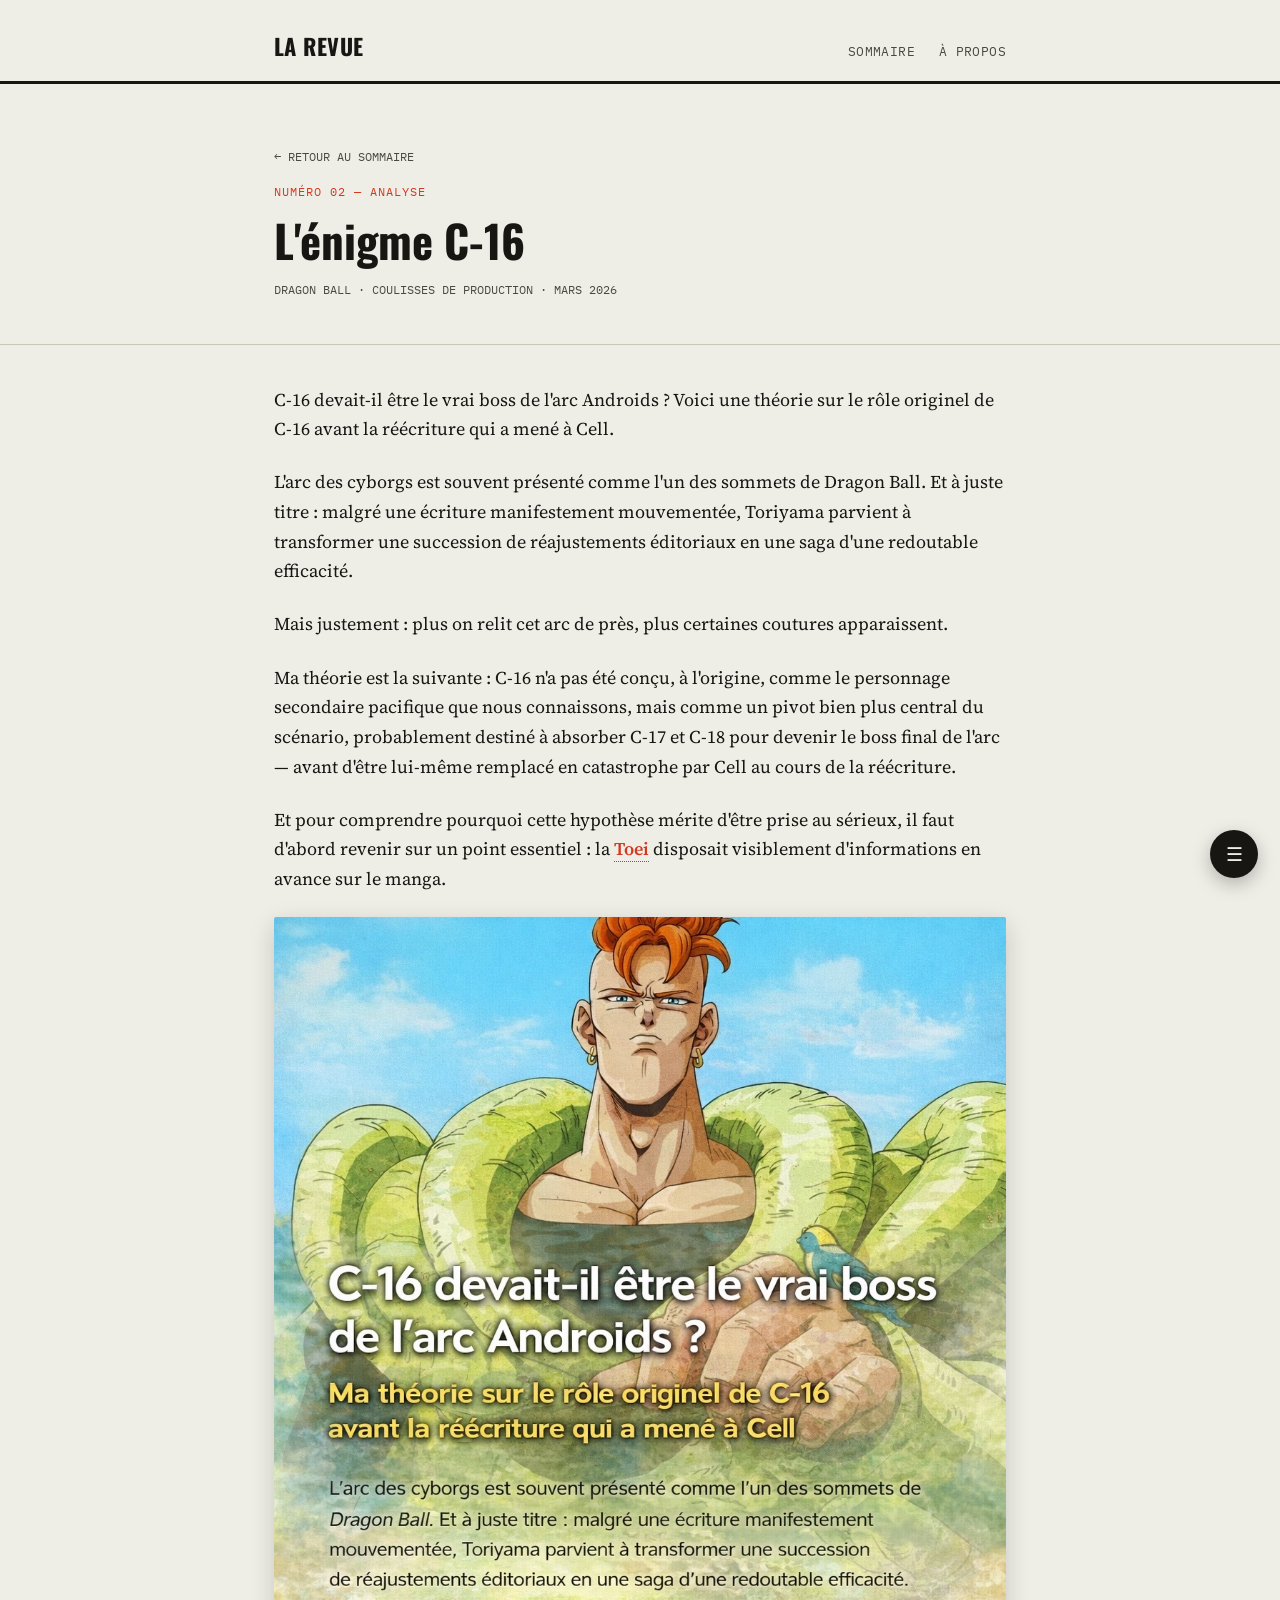
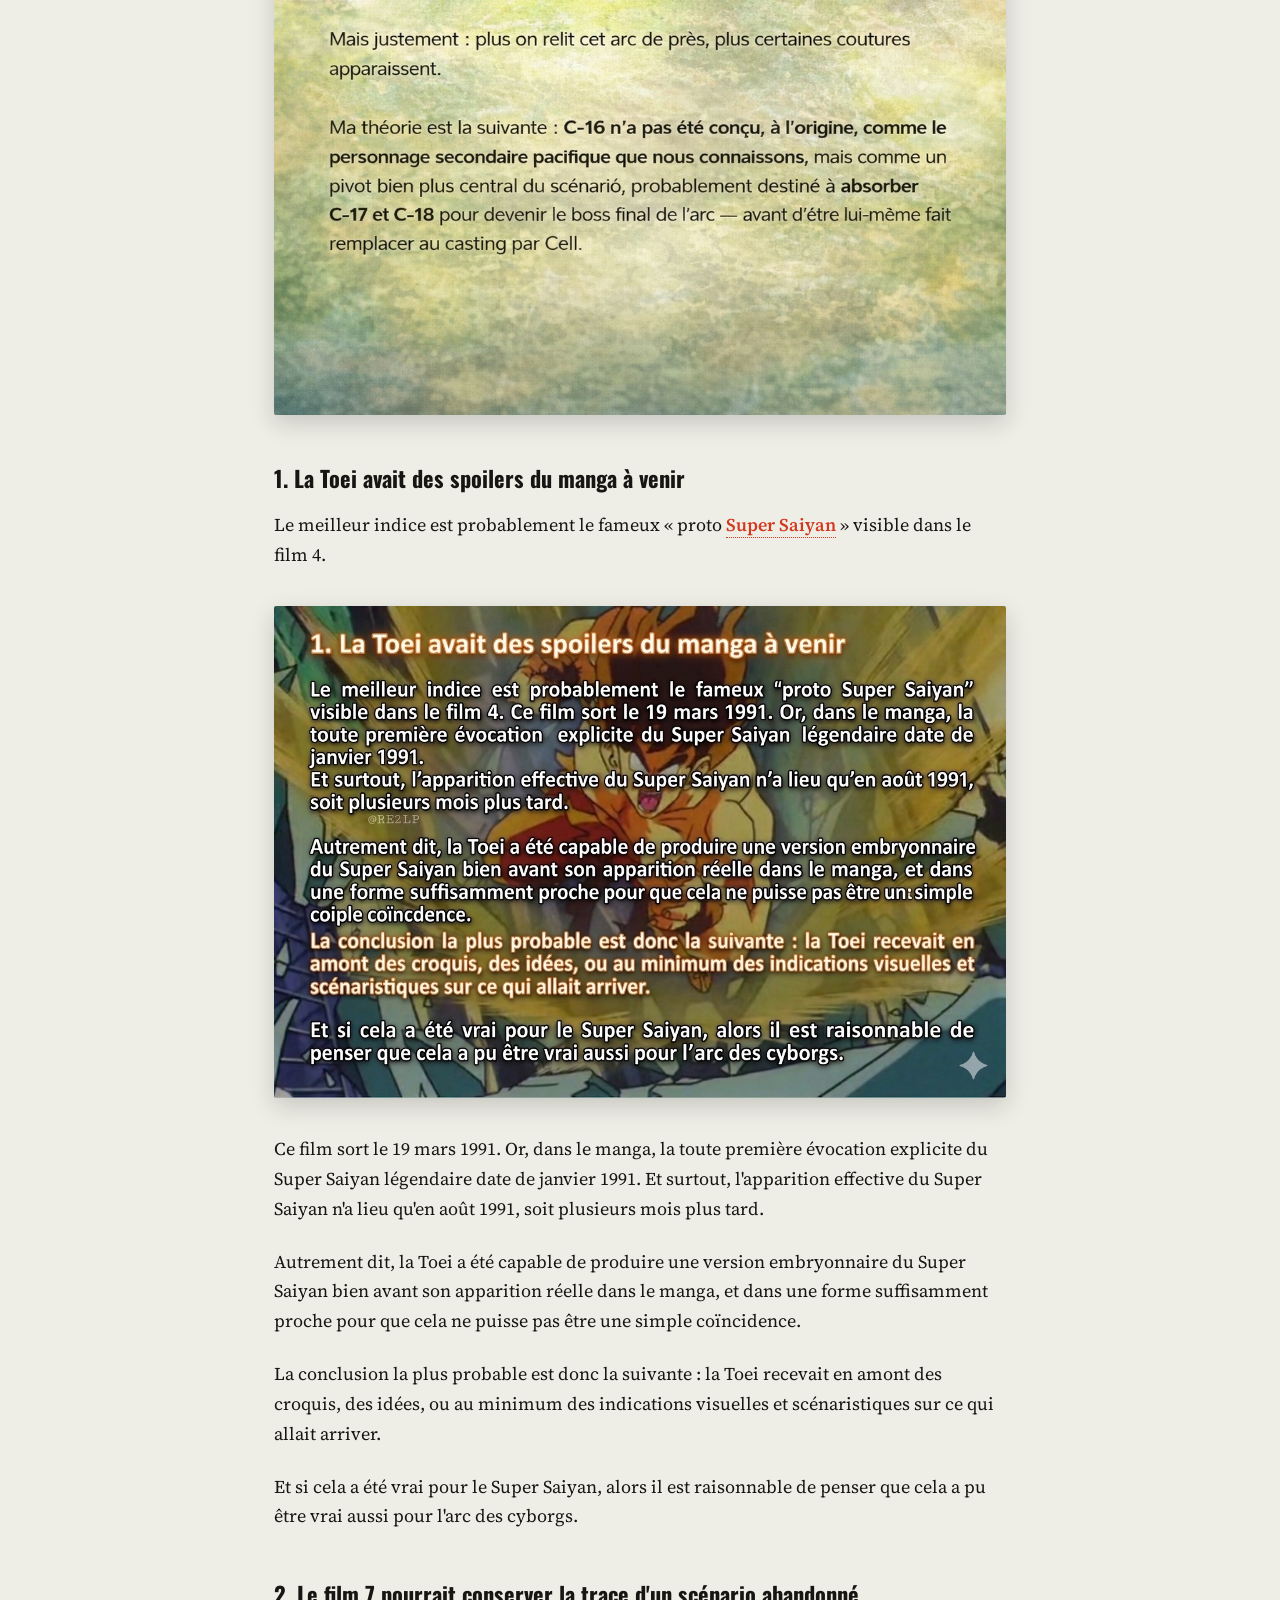
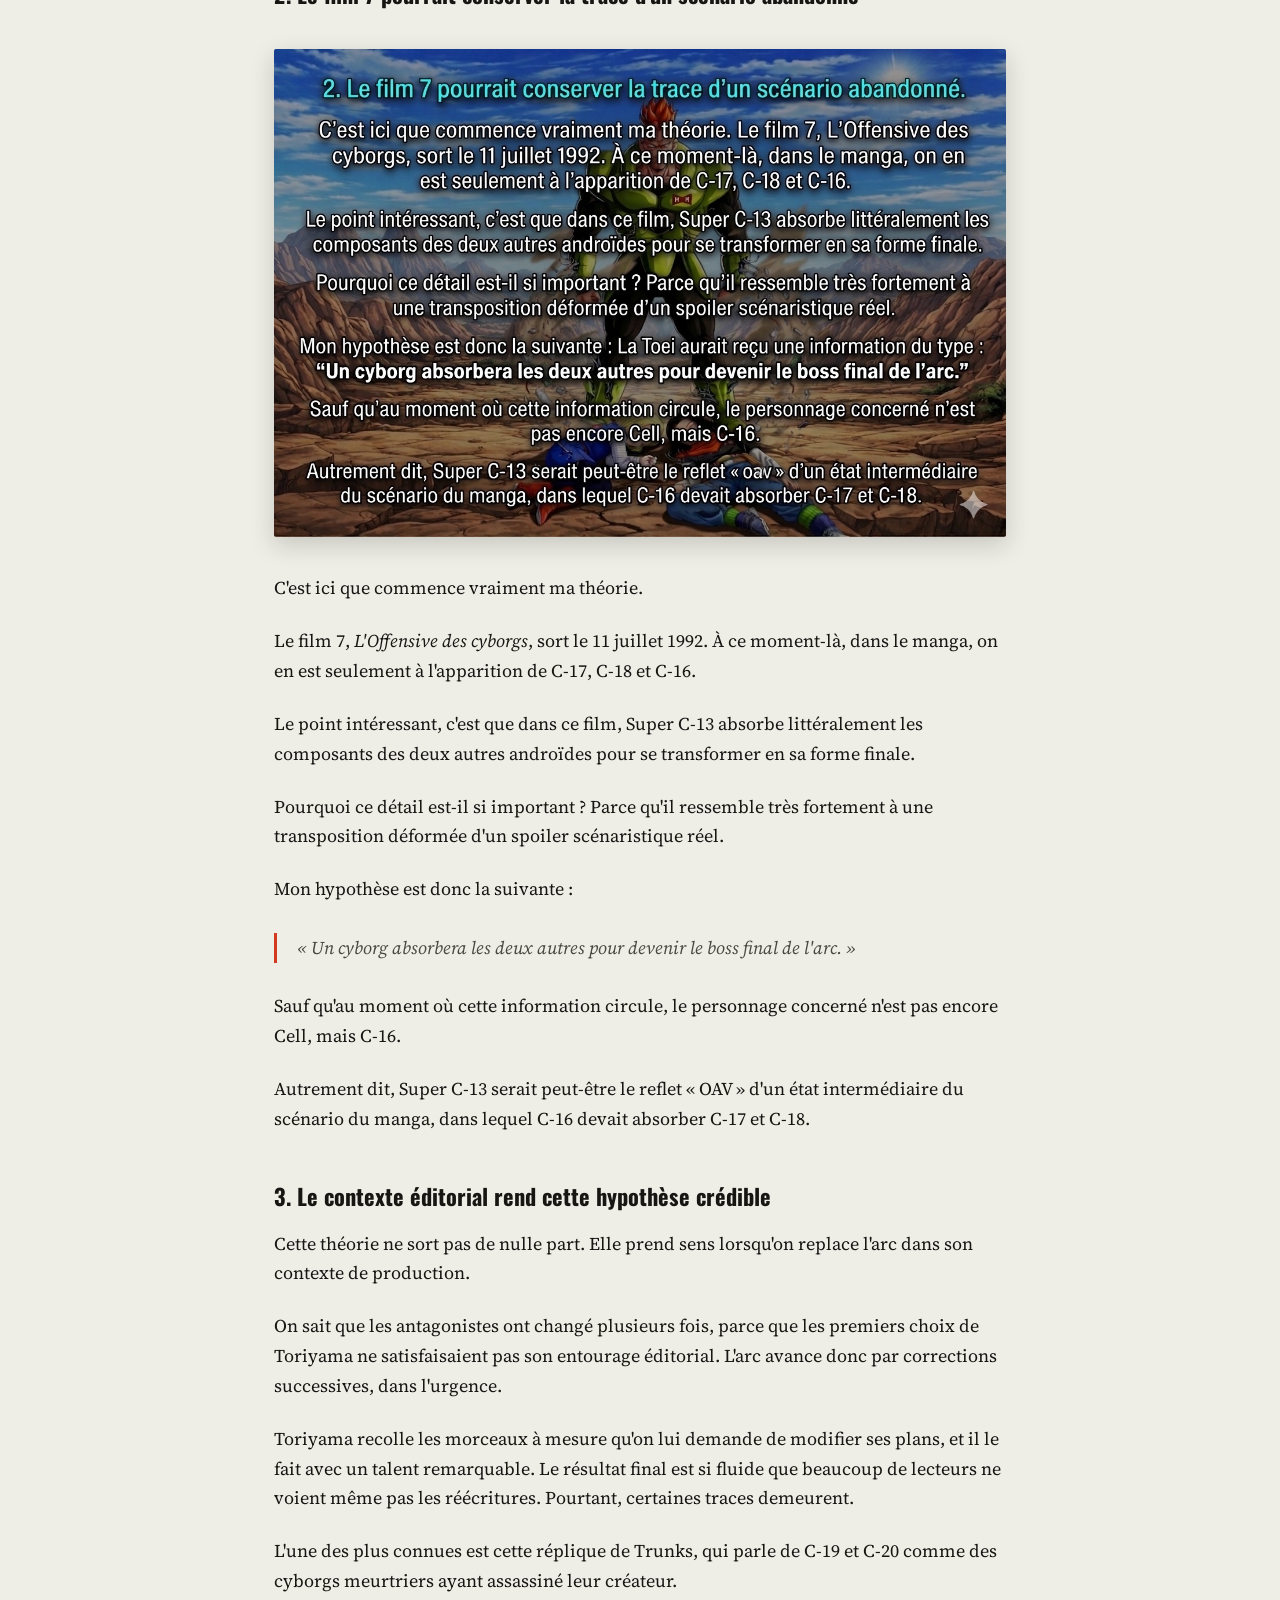
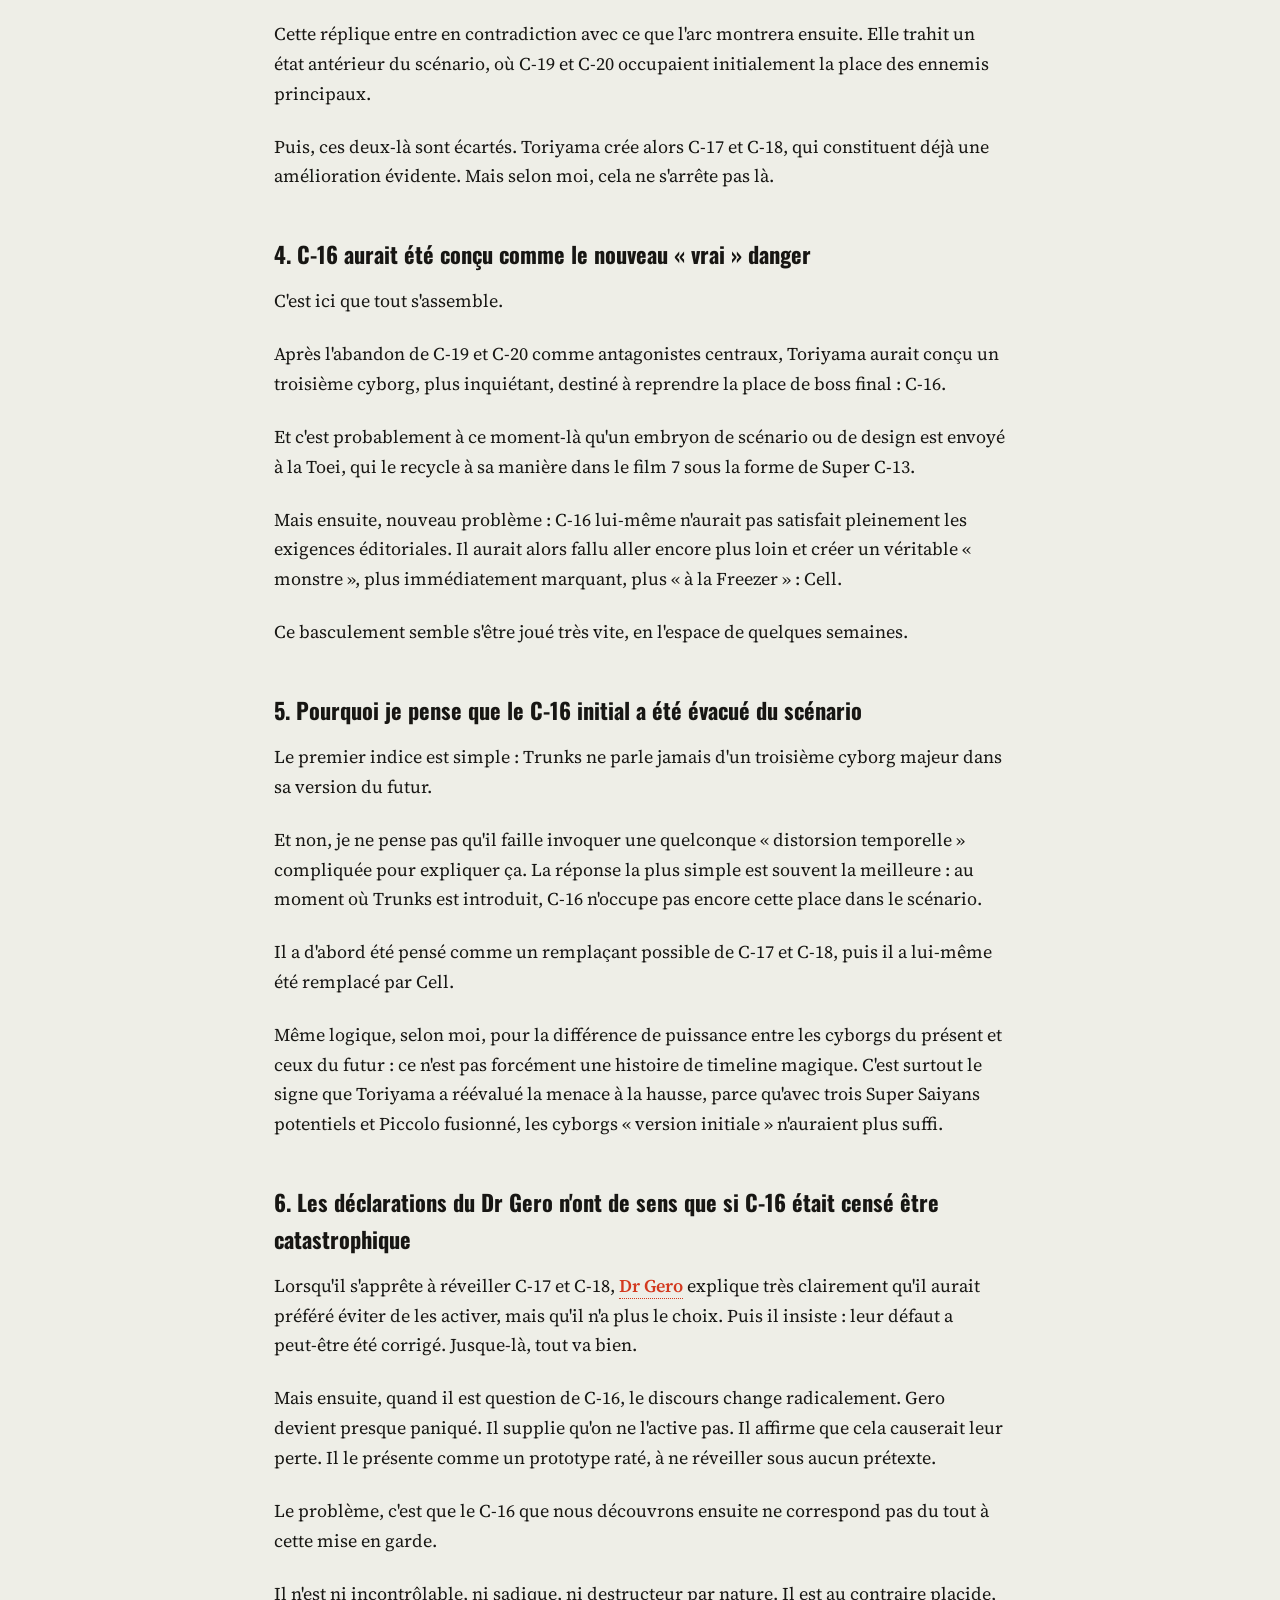
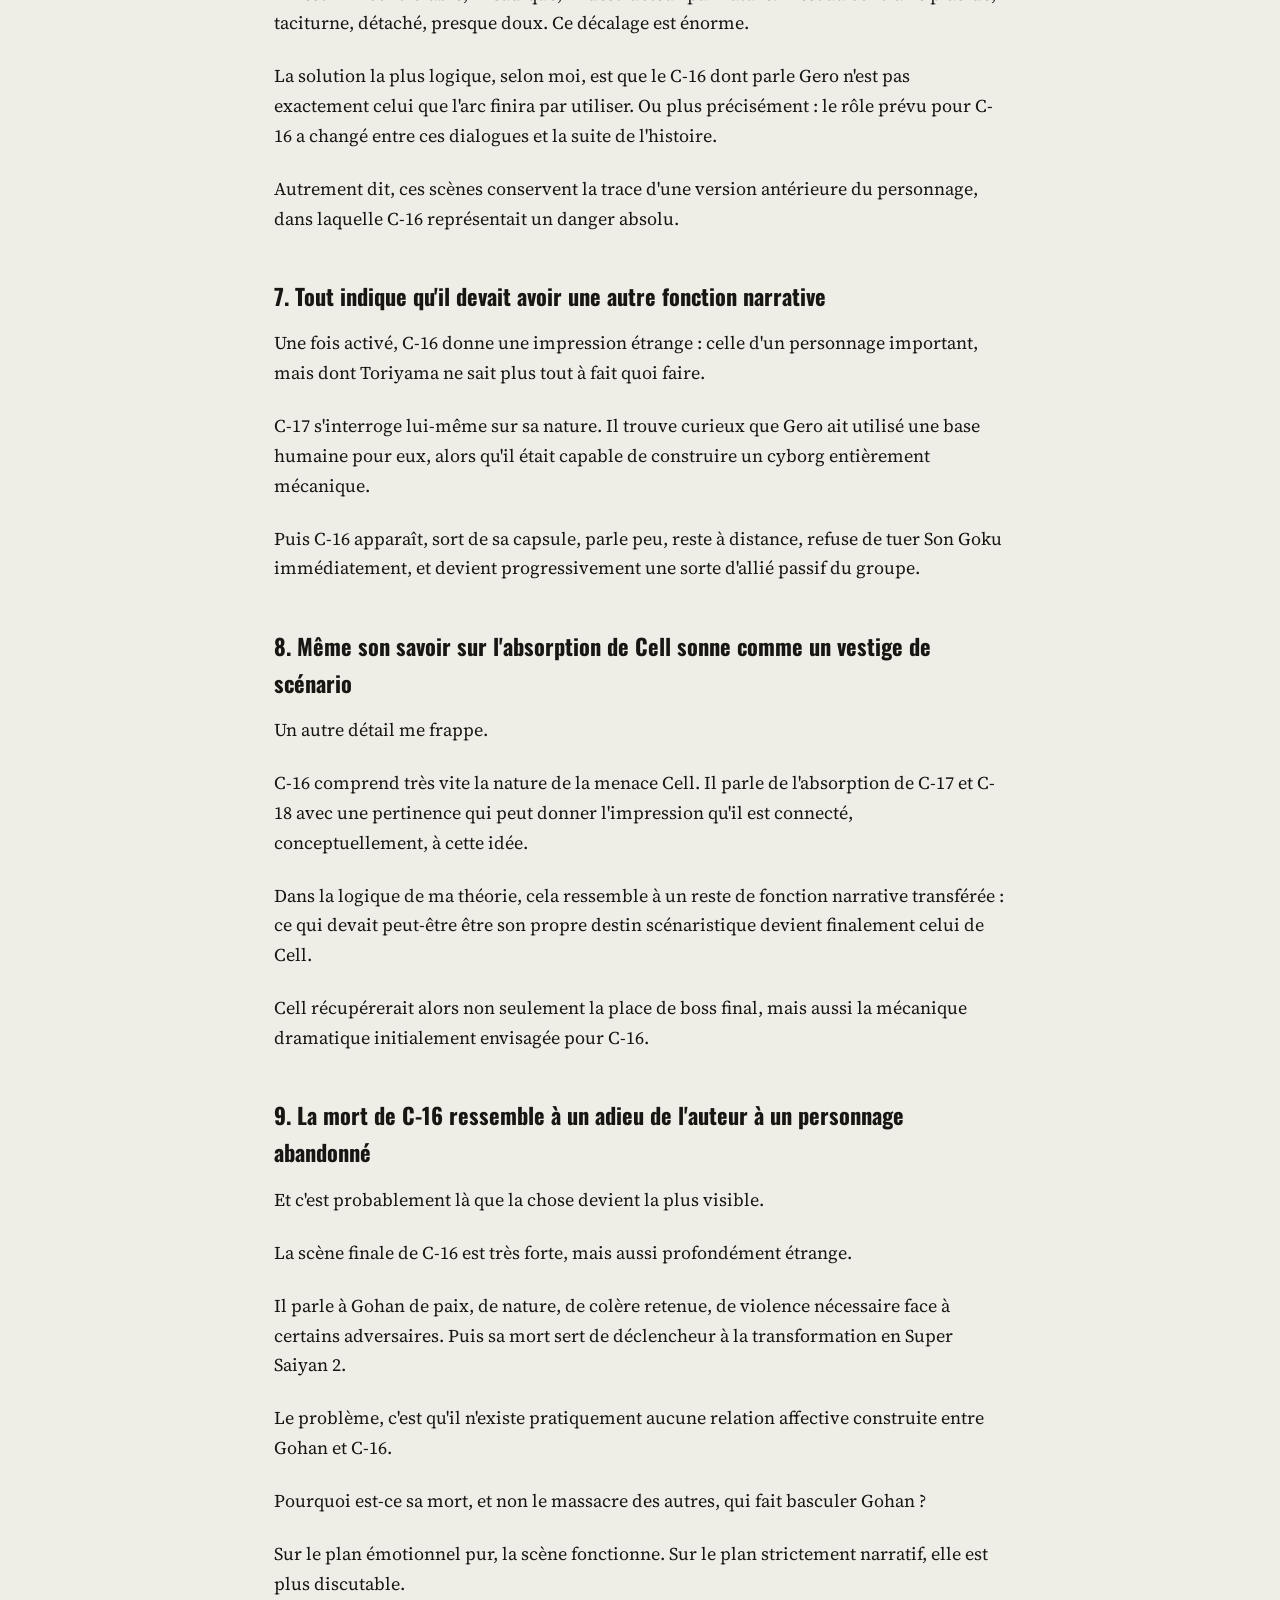
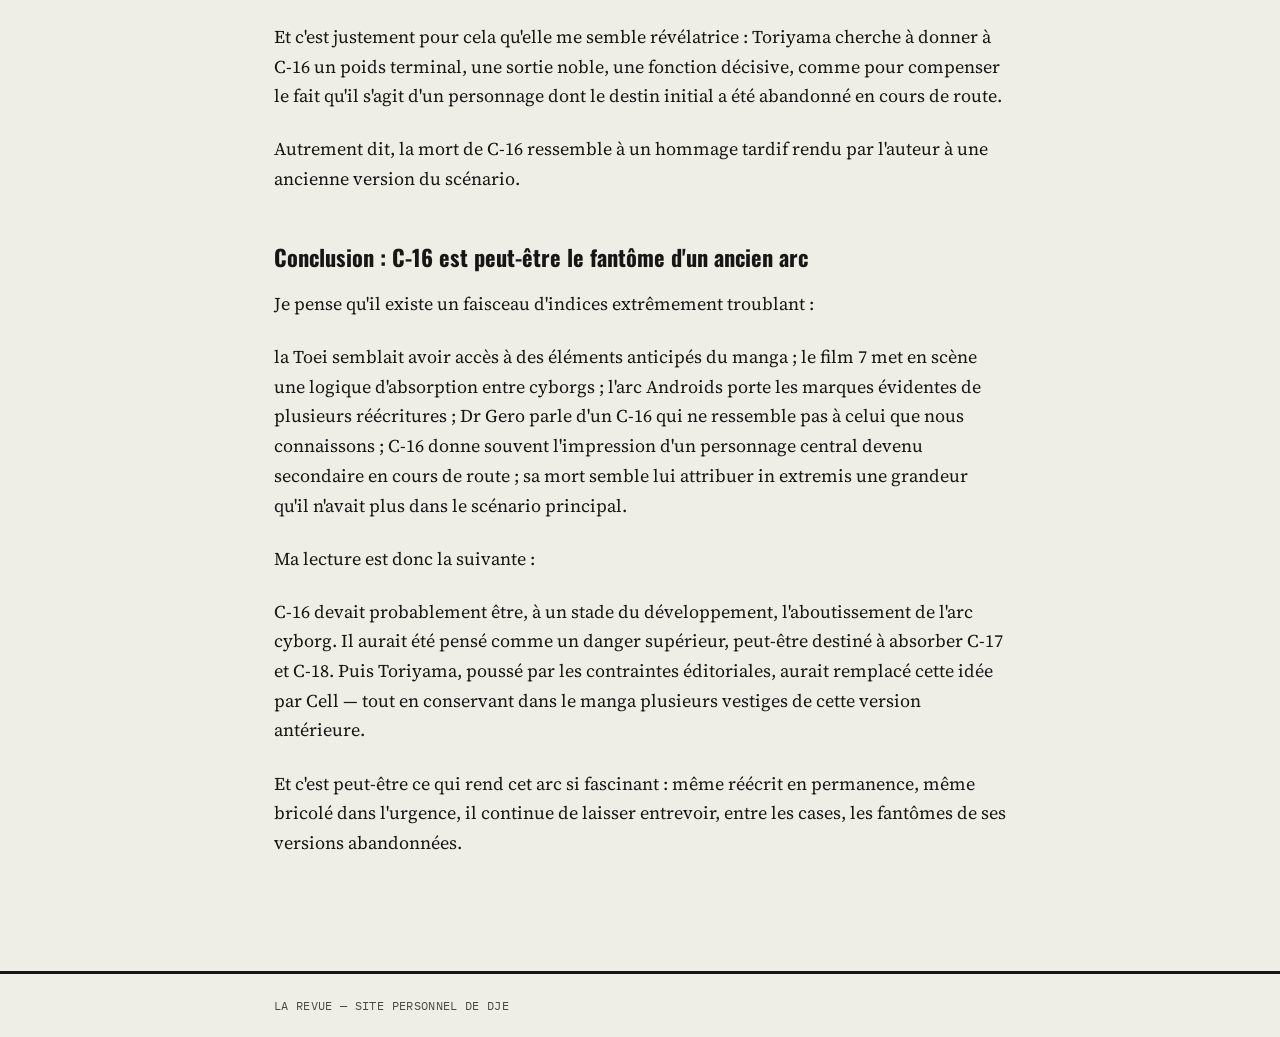
==== article-c16.html @ 8c25cf7c "Add files via upload" ====
<!DOCTYPE html>
<html lang="fr">
<head>
<meta charset="UTF-8">
<meta name="viewport" content="width=device-width, initial-scale=1.0">
<title>L'énigme C-16 — La Revue</title>
<meta name="description" content="C-16 devait-il être le vrai boss de l'arc Androids ? Une théorie sur le rôle originel de C-16 avant la réécriture qui a mené à Cell.">
<link rel="stylesheet" href="style.css">
</head>
<body>

<header class="masthead">
  <div class="wrap">
    <a href="index.html" class="brand">La Revue</a>
    <nav>
      <a href="index.html">Sommaire</a>
      <a href="index.html#a-propos">À propos</a>
    </nav>
  </div>
</header>

<header class="article-header">
  <div class="wrap">
    <a href="index.html" class="retour">← Retour au sommaire</a><br>
    <span class="num-tag">Numéro 02 — Analyse</span>
    <h1>L'énigme C-16</h1>
    <p class="meta">Dragon Ball · Coulisses de production · Mars 2026</p>
  </div>
</header>

<main class="article-body">
  <div class="wrap">

    <p>
      C-16 devait-il être le vrai boss de l'arc Androids ? Voici une théorie
      sur le rôle originel de C-16 avant la réécriture qui a mené à Cell.
    </p>

    <p>
      L'arc des cyborgs est souvent présenté comme l'un des sommets de Dragon
      Ball. Et à juste titre : malgré une écriture manifestement mouvementée,
      Toriyama parvient à transformer une succession de réajustements
      éditoriaux en une saga d'une redoutable efficacité.
    </p>

    <p>Mais justement : plus on relit cet arc de près, plus certaines coutures apparaissent.</p>

    <p>
      Ma théorie est la suivante : C-16 n'a pas été conçu, à l'origine, comme
      le personnage secondaire pacifique que nous connaissons, mais comme un
      pivot bien plus central du scénario, probablement destiné à absorber
      C-17 et C-18 pour devenir le boss final de l'arc — avant d'être
      lui-même remplacé en catastrophe par Cell au cours de la réécriture.
    </p>

    <p>
      Et pour comprendre pourquoi cette hypothèse mérite d'être prise au
      sérieux, il faut d'abord revenir sur un point essentiel : la
      <span class="term" data-term-id="toei" data-def="La Toei Animation est le studio japonais qui produit l'anime Dragon Ball et Dragon Ball Z, à partir du manga écrit et dessiné par Toriyama. Studio et mangaka travaillent en parallèle, avec des délais différents.">Toei</span>
      disposait visiblement d'informations en avance sur le manga.
    </p>

    <figure class="cover">
      <img src="images/c16-hero.png" alt="Illustration de C-16 avec le titre : C-16 devait-il être le vrai boss de l'arc Androids ?">
    </figure>

    <h2>1. La Toei avait des spoilers du manga à venir</h2>
    <p>Le meilleur indice est probablement le fameux « proto
    <span class="term" data-term-id="ssj" data-def="Dans le folklore Saiyan évoqué très tôt par Vegeta, un guerrier légendaire censé apparaître tous les mille ans et dont la puissance dépasse l'imagination. Cette légende deviendra la transformation Super Saiyan.">Super Saiyan</span>
    » visible dans le film 4.</p>

    <figure>
      <img src="images/c16-toei-spoilers.png" alt="Visuel résumant l'hypothèse : la Toei recevait des indications à l'avance sur le Super Saiyan.">
    </figure>
    <p>
      Ce film sort le 19 mars 1991. Or, dans le manga, la toute première
      évocation explicite du Super Saiyan légendaire date de janvier 1991.
      Et surtout, l'apparition effective du Super Saiyan n'a lieu qu'en août
      1991, soit plusieurs mois plus tard.
    </p>
    <p>
      Autrement dit, la Toei a été capable de produire une version
      embryonnaire du Super Saiyan bien avant son apparition réelle dans le
      manga, et dans une forme suffisamment proche pour que cela ne puisse
      pas être une simple coïncidence.
    </p>
    <p>
      La conclusion la plus probable est donc la suivante : la Toei recevait
      en amont des croquis, des idées, ou au minimum des indications
      visuelles et scénaristiques sur ce qui allait arriver.
    </p>
    <p>Et si cela a été vrai pour le Super Saiyan, alors il est raisonnable de penser que cela a pu être vrai aussi pour l'arc des cyborgs.</p>

    <h2>2. Le film 7 pourrait conserver la trace d'un scénario abandonné</h2>

    <figure>
      <img src="images/c16-film7.png" alt="Visuel présentant l'hypothèse du film 7 : Super C-13 absorbant les autres androïdes comme reflet d'un scénario abandonné.">
    </figure>

    <p>C'est ici que commence vraiment ma théorie.</p>
    <p>
      Le film 7, <em>L'Offensive des cyborgs</em>, sort le 11 juillet 1992. À
      ce moment-là, dans le manga, on en est seulement à l'apparition de
      C-17, C-18 et C-16.
    </p>
    <p>
      Le point intéressant, c'est que dans ce film, Super C-13 absorbe
      littéralement les composants des deux autres androïdes pour se
      transformer en sa forme finale.
    </p>
    <p>Pourquoi ce détail est-il si important ? Parce qu'il ressemble très fortement à une transposition déformée d'un spoiler scénaristique réel.</p>
    <p>Mon hypothèse est donc la suivante :</p>
    <blockquote>« Un cyborg absorbera les deux autres pour devenir le boss final de l'arc. »</blockquote>
    <p>Sauf qu'au moment où cette information circule, le personnage concerné n'est pas encore Cell, mais C-16.</p>
    <p>Autrement dit, Super C-13 serait peut-être le reflet « OAV » d'un état intermédiaire du scénario du manga, dans lequel C-16 devait absorber C-17 et C-18.</p>

    <h2>3. Le contexte éditorial rend cette hypothèse crédible</h2>
    <p>Cette théorie ne sort pas de nulle part. Elle prend sens lorsqu'on replace l'arc dans son contexte de production.</p>
    <p>On sait que les antagonistes ont changé plusieurs fois, parce que les premiers choix de Toriyama ne satisfaisaient pas son entourage éditorial. L'arc avance donc par corrections successives, dans l'urgence.</p>
    <p>Toriyama recolle les morceaux à mesure qu'on lui demande de modifier ses plans, et il le fait avec un talent remarquable. Le résultat final est si fluide que beaucoup de lecteurs ne voient même pas les réécritures. Pourtant, certaines traces demeurent.</p>
    <p>L'une des plus connues est cette réplique de Trunks, qui parle de C-19 et C-20 comme des cyborgs meurtriers ayant assassiné leur créateur.</p>
    <p>Cette réplique entre en contradiction avec ce que l'arc montrera ensuite. Elle trahit un état antérieur du scénario, où C-19 et C-20 occupaient initialement la place des ennemis principaux.</p>
    <p>Puis, ces deux-là sont écartés. Toriyama crée alors C-17 et C-18, qui constituent déjà une amélioration évidente. Mais selon moi, cela ne s'arrête pas là.</p>

    <h2>4. C-16 aurait été conçu comme le nouveau « vrai » danger</h2>
    <p>C'est ici que tout s'assemble.</p>
    <p>Après l'abandon de C-19 et C-20 comme antagonistes centraux, Toriyama aurait conçu un troisième cyborg, plus inquiétant, destiné à reprendre la place de boss final : C-16.</p>
    <p>Et c'est probablement à ce moment-là qu'un embryon de scénario ou de design est envoyé à la Toei, qui le recycle à sa manière dans le film 7 sous la forme de Super C-13.</p>
    <p>Mais ensuite, nouveau problème : C-16 lui-même n'aurait pas satisfait pleinement les exigences éditoriales. Il aurait alors fallu aller encore plus loin et créer un véritable « monstre », plus immédiatement marquant, plus « à la Freezer » : Cell.</p>
    <p>Ce basculement semble s'être joué très vite, en l'espace de quelques semaines.</p>

    <h2>5. Pourquoi je pense que le C-16 initial a été évacué du scénario</h2>
    <p>Le premier indice est simple : Trunks ne parle jamais d'un troisième cyborg majeur dans sa version du futur.</p>
    <p>Et non, je ne pense pas qu'il faille invoquer une quelconque « distorsion temporelle » compliquée pour expliquer ça. La réponse la plus simple est souvent la meilleure : au moment où Trunks est introduit, C-16 n'occupe pas encore cette place dans le scénario.</p>
    <p>Il a d'abord été pensé comme un remplaçant possible de C-17 et C-18, puis il a lui-même été remplacé par Cell.</p>
    <p>Même logique, selon moi, pour la différence de puissance entre les cyborgs du présent et ceux du futur : ce n'est pas forcément une histoire de timeline magique. C'est surtout le signe que Toriyama a réévalué la menace à la hausse, parce qu'avec trois Super Saiyans potentiels et Piccolo fusionné, les cyborgs « version initiale » n'auraient plus suffi.</p>

    <h2>6. Les déclarations du Dr Gero n'ont de sens que si C-16 était censé être catastrophique</h2>
    <p>Lorsqu'il s'apprête à réveiller C-17 et C-18,
    <span class="term" data-term-id="gero" data-def="Le Dr Gero (aussi appelé C-20) est le savant en chef de l'ex-armée du Ruban Rouge, créateur des androïdes C-17, C-18, C-19 et C-16, dans le but de se venger de Son Goku.">Dr Gero</span>
    explique très clairement qu'il aurait préféré éviter de les activer, mais qu'il n'a plus le choix. Puis il insiste : leur défaut a peut-être été corrigé. Jusque-là, tout va bien.</p>
    <p>Mais ensuite, quand il est question de C-16, le discours change radicalement. Gero devient presque paniqué. Il supplie qu'on ne l'active pas. Il affirme que cela causerait leur perte. Il le présente comme un prototype raté, à ne réveiller sous aucun prétexte.</p>
    <p>Le problème, c'est que le C-16 que nous découvrons ensuite ne correspond pas du tout à cette mise en garde.</p>
    <p>Il n'est ni incontrôlable, ni sadique, ni destructeur par nature. Il est au contraire placide, taciturne, détaché, presque doux. Ce décalage est énorme.</p>
    <p>La solution la plus logique, selon moi, est que le C-16 dont parle Gero n'est pas exactement celui que l'arc finira par utiliser. Ou plus précisément : le rôle prévu pour C-16 a changé entre ces dialogues et la suite de l'histoire.</p>
    <p>Autrement dit, ces scènes conservent la trace d'une version antérieure du personnage, dans laquelle C-16 représentait un danger absolu.</p>

    <h2>7. Tout indique qu'il devait avoir une autre fonction narrative</h2>
    <p>Une fois activé, C-16 donne une impression étrange : celle d'un personnage important, mais dont Toriyama ne sait plus tout à fait quoi faire.</p>
    <p>C-17 s'interroge lui-même sur sa nature. Il trouve curieux que Gero ait utilisé une base humaine pour eux, alors qu'il était capable de construire un cyborg entièrement mécanique.</p>
    <p>Puis C-16 apparaît, sort de sa capsule, parle peu, reste à distance, refuse de tuer Son Goku immédiatement, et devient progressivement une sorte d'allié passif du groupe.</p>

    <h2>8. Même son savoir sur l'absorption de Cell sonne comme un vestige de scénario</h2>
    <p>Un autre détail me frappe.</p>
    <p>C-16 comprend très vite la nature de la menace Cell. Il parle de l'absorption de C-17 et C-18 avec une pertinence qui peut donner l'impression qu'il est connecté, conceptuellement, à cette idée.</p>
    <p>Dans la logique de ma théorie, cela ressemble à un reste de fonction narrative transférée : ce qui devait peut-être être son propre destin scénaristique devient finalement celui de Cell.</p>
    <p>Cell récupérerait alors non seulement la place de boss final, mais aussi la mécanique dramatique initialement envisagée pour C-16.</p>

    <h2>9. La mort de C-16 ressemble à un adieu de l'auteur à un personnage abandonné</h2>
    <p>Et c'est probablement là que la chose devient la plus visible.</p>
    <p>La scène finale de C-16 est très forte, mais aussi profondément étrange.</p>
    <p>Il parle à Gohan de paix, de nature, de colère retenue, de violence nécessaire face à certains adversaires. Puis sa mort sert de déclencheur à la transformation en Super Saiyan 2.</p>
    <p>Le problème, c'est qu'il n'existe pratiquement aucune relation affective construite entre Gohan et C-16.</p>
    <p>Pourquoi est-ce sa mort, et non le massacre des autres, qui fait basculer Gohan ?</p>
    <p>Sur le plan émotionnel pur, la scène fonctionne. Sur le plan strictement narratif, elle est plus discutable.</p>
    <p>Et c'est justement pour cela qu'elle me semble révélatrice : Toriyama cherche à donner à C-16 un poids terminal, une sortie noble, une fonction décisive, comme pour compenser le fait qu'il s'agit d'un personnage dont le destin initial a été abandonné en cours de route.</p>
    <p>Autrement dit, la mort de C-16 ressemble à un hommage tardif rendu par l'auteur à une ancienne version du scénario.</p>

    <h2>Conclusion : C-16 est peut-être le fantôme d'un ancien arc</h2>
    <p>Je pense qu'il existe un faisceau d'indices extrêmement troublant :</p>
    <p>
      la Toei semblait avoir accès à des éléments anticipés du manga ; le
      film 7 met en scène une logique d'absorption entre cyborgs ; l'arc
      Androids porte les marques évidentes de plusieurs réécritures ; Dr
      Gero parle d'un C-16 qui ne ressemble pas à celui que nous connaissons ;
      C-16 donne souvent l'impression d'un personnage central devenu
      secondaire en cours de route ; sa mort semble lui attribuer in extremis
      une grandeur qu'il n'avait plus dans le scénario principal.
    </p>
    <p>Ma lecture est donc la suivante :</p>
    <p>
      C-16 devait probablement être, à un stade du développement,
      l'aboutissement de l'arc cyborg. Il aurait été pensé comme un danger
      supérieur, peut-être destiné à absorber C-17 et C-18. Puis Toriyama,
      poussé par les contraintes éditoriales, aurait remplacé cette idée par
      Cell — tout en conservant dans le manga plusieurs vestiges de cette
      version antérieure.
    </p>
    <p>
      Et c'est peut-être ce qui rend cet arc si fascinant : même réécrit en
      permanence, même bricolé dans l'urgence, il continue de laisser
      entrevoir, entre les cases, les fantômes de ses versions abandonnées.
    </p>

  </div>
</main>

<footer>
  <div class="wrap">
    La Revue — site personnel de Dje
  </div>
</footer>

<script src="script.js"></script>
</body>
</html>
---- style.css ----
/* ============================================================
   IDENTITÉ VISUELLE
   Palette : encre / papier / rouge éditorial / indigo
   Inspirée des trames (halftone) de manga + mise en page de revue
   ============================================================ */

@import url('https://fonts.googleapis.com/css2?family=Oswald:wght@500;600;700&family=Source+Serif+4:ital,opsz,wght@0,8..60,400;0,8..60,600;1,8..60,400&family=IBM+Plex+Mono:wght@500&display=swap');

:root {
  --paper: #eeeee7;
  --ink: #171613;
  --ink-soft: #4a4842;
  --rouge: #d3391f;
  --indigo: #262a4a;
  --rule: #c9c7ba;
  --max-w: 780px;
}

* { box-sizing: border-box; }

html { scroll-behavior: smooth; }

body {
  margin: 0;
  background: var(--paper);
  color: var(--ink);
  font-family: 'Source Serif 4', Georgia, serif;
  font-size: 18px;
  line-height: 1.65;
  -webkit-font-smoothing: antialiased;
}

@media (prefers-reduced-motion: reduce) {
  html { scroll-behavior: auto; }
  * { animation-duration: 0.01ms !important; transition-duration: 0.01ms !important; }
}

a { color: var(--indigo); text-decoration-thickness: 1px; text-underline-offset: 3px; }
a:focus-visible, button:focus-visible { outline: 2px solid var(--rouge); outline-offset: 3px; }

.wrap { max-width: var(--max-w); margin: 0 auto; padding: 0 24px; }

/* ---------- en-tête / bandeau ---------- */

.masthead {
  border-bottom: 3px solid var(--ink);
  padding: 28px 0 16px;
}

.masthead .wrap { display: flex; justify-content: space-between; align-items: baseline; gap: 16px; flex-wrap: wrap; }

.masthead .brand {
  font-family: 'Oswald', sans-serif;
  font-weight: 700;
  font-size: 1.4rem;
  letter-spacing: 0.02em;
  text-transform: uppercase;
  color: var(--ink);
  text-decoration: none;
}

.masthead nav a {
  font-family: 'IBM Plex Mono', monospace;
  font-size: 0.8rem;
  letter-spacing: 0.03em;
  text-transform: uppercase;
  color: var(--ink-soft);
  text-decoration: none;
  margin-left: 20px;
}
.masthead nav a:hover { color: var(--rouge); }

/* ---------- hero / couverture ---------- */

.hero {
  position: relative;
  padding: 64px 0 56px;
  overflow: hidden;
  border-bottom: 1px solid var(--rule);
}

.hero::before {
  content: "";
  position: absolute;
  inset: 0;
  background-image: radial-gradient(var(--ink) 1px, transparent 1.4px);
  background-size: 9px 9px;
  opacity: 0.06;
  mask-image: linear-gradient(to bottom, black, transparent 85%);
  pointer-events: none;
}

.hero .eyebrow {
  font-family: 'IBM Plex Mono', monospace;
  font-size: 0.78rem;
  letter-spacing: 0.08em;
  text-transform: uppercase;
  color: var(--rouge);
  margin: 0 0 14px;
}

.hero h1 {
  font-family: 'Oswald', sans-serif;
  font-weight: 700;
  font-size: clamp(2.2rem, 6vw, 3.4rem);
  line-height: 1.05;
  margin: 0 0 18px;
  max-width: 11ch;
}

.hero p.lede {
  font-size: 1.15rem;
  color: var(--ink-soft);
  max-width: 46ch;
  margin: 0;
}

/* ---------- sommaire / liste d'articles ---------- */

.sommaire { padding: 48px 0 80px; }

.sommaire .titre-section {
  font-family: 'IBM Plex Mono', monospace;
  font-size: 0.78rem;
  letter-spacing: 0.1em;
  text-transform: uppercase;
  color: var(--ink-soft);
  border-bottom: 1px solid var(--rule);
  padding-bottom: 10px;
  margin-bottom: 6px;
}

.article-item {
  display: grid;
  grid-template-columns: 3.2rem 1fr;
  gap: 18px;
  padding: 26px 0;
  border-bottom: 1px solid var(--rule);
}

.article-item .num {
  font-family: 'Oswald', sans-serif;
  font-weight: 600;
  font-size: 1.6rem;
  color: var(--rule);
  line-height: 1;
}

.article-item h2 {
  font-family: 'Oswald', sans-serif;
  font-size: 1.35rem;
  font-weight: 600;
  margin: 0 0 8px;
}

.article-item h2 a { color: var(--ink); text-decoration: none; }
.article-item h2 a:hover { color: var(--rouge); }

.article-item .extrait {
  color: var(--ink-soft);
  font-size: 1rem;
  margin: 0 0 8px;
}

.article-item .meta {
  font-family: 'IBM Plex Mono', monospace;
  font-size: 0.72rem;
  letter-spacing: 0.03em;
  color: var(--ink-soft);
  text-transform: uppercase;
}

/* ---------- page article ---------- */

.article-header { padding: 56px 0 32px; border-bottom: 1px solid var(--rule); }

.article-header .num-tag {
  font-family: 'IBM Plex Mono', monospace;
  font-size: 0.78rem;
  color: var(--rouge);
  letter-spacing: 0.08em;
  text-transform: uppercase;
}

.article-header h1 {
  font-family: 'Oswald', sans-serif;
  font-weight: 700;
  font-size: clamp(1.9rem, 5vw, 2.8rem);
  line-height: 1.1;
  margin: 12px 0 14px;
}

.article-header .meta {
  font-family: 'IBM Plex Mono', monospace;
  font-size: 0.75rem;
  color: var(--ink-soft);
  text-transform: uppercase;
}

.article-body { padding: 40px 0 90px; }

.article-body p { margin: 0 0 1.3em; }

.article-body h2 {
  font-family: 'Oswald', sans-serif;
  font-size: 1.4rem;
  margin: 2em 0 0.6em;
}

.article-body figure {
  margin: 2em 0;
}

.article-body figure img {
  display: block;
  width: 100%;
  height: auto;
  border-radius: 2px;
  box-shadow: 0 8px 24px rgba(23, 22, 19, 0.18);
}

.article-body figure.cover {
  margin-top: 0;
  margin-bottom: 2.4em;
}

.article-body figcaption {
  font-family: 'IBM Plex Mono', monospace;
  font-size: 0.72rem;
  letter-spacing: 0.02em;
  color: var(--ink-soft);
  margin-top: 10px;
  text-align: center;
}

.article-body blockquote {
  margin: 1.6em 0;
  padding-left: 20px;
  border-left: 3px solid var(--rouge);
  color: var(--ink-soft);
  font-style: italic;
}

.retour {
  display: inline-block;
  margin-bottom: 8px;
  font-family: 'IBM Plex Mono', monospace;
  font-size: 0.75rem;
  text-transform: uppercase;
  text-decoration: none;
  color: var(--ink-soft);
}
.retour:hover { color: var(--rouge); }

/* ---------- pied de page ---------- */

footer {
  border-top: 3px solid var(--ink);
  padding: 22px 0;
  font-family: 'IBM Plex Mono', monospace;
  font-size: 0.72rem;
  color: var(--ink-soft);
  text-transform: uppercase;
  letter-spacing: 0.03em;
}

@media (max-width: 560px) {
  body { font-size: 16.5px; }
  .article-item { grid-template-columns: 2.2rem 1fr; gap: 12px; }
}

/* ============================================================
   INTERACTIONS
   ============================================================ */

/* ---------- Apparition au scroll ---------- */
.reveal {
  opacity: 0;
  transform: translateY(14px);
  transition: opacity 0.6s ease, transform 0.6s ease;
}
.reveal.is-visible {
  opacity: 1;
  transform: translateY(0);
}
@media (prefers-reduced-motion: reduce) {
  .reveal { opacity: 1; transform: none; transition: none; }
}

/* ---------- Sommaire flottant ---------- */
.toc-toggle {
  position: fixed;
  bottom: 22px;
  right: 22px;
  width: 48px;
  height: 48px;
  border-radius: 50%;
  border: none;
  background: var(--ink);
  color: var(--paper);
  font-size: 1.2rem;
  cursor: pointer;
  z-index: 40;
  box-shadow: 0 6px 18px rgba(0,0,0,0.25);
  transition: background 0.2s ease, transform 0.2s ease;
}
.toc-toggle:hover { background: var(--rouge); }
.toc-toggle.open { transform: rotate(90deg); }

.toc-panel {
  position: fixed;
  bottom: 82px;
  right: 22px;
  width: min(260px, calc(100vw - 44px));
  max-height: 60vh;
  overflow-y: auto;
  background: var(--paper);
  border: 1px solid var(--ink);
  border-radius: 8px;
  padding: 16px 18px;
  box-shadow: 0 12px 32px rgba(0,0,0,0.28);
  z-index: 39;
  opacity: 0;
  transform: translateY(8px);
  pointer-events: none;
  transition: opacity 0.2s ease, transform 0.2s ease;
}
.toc-panel.open {
  opacity: 1;
  transform: translateY(0);
  pointer-events: auto;
}

.toc-title {
  font-family: 'IBM Plex Mono', monospace;
  font-size: 0.7rem;
  letter-spacing: 0.06em;
  text-transform: uppercase;
  color: var(--ink-soft);
  margin: 0 0 10px;
  border-bottom: 1px solid var(--rule);
  padding-bottom: 8px;
}

.toc-panel ul { list-style: none; margin: 0; padding: 0; }
.toc-panel li { margin-bottom: 4px; }

.toc-panel a {
  display: block;
  font-family: 'Oswald', sans-serif;
  font-size: 0.92rem;
  color: var(--ink-soft);
  text-decoration: none;
  padding: 5px 0;
  border-left: 2px solid transparent;
  padding-left: 10px;
  transition: color 0.15s ease, border-color 0.15s ease;
}
.toc-panel a:hover { color: var(--ink); }
.toc-panel a.active {
  color: var(--rouge);
  border-left-color: var(--rouge);
  font-weight: 600;
}

/* ---------- Glossaire cliquable ---------- */
.term {
  color: var(--rouge);
  border-bottom: 1px dotted var(--rouge);
  cursor: pointer;
  position: relative;
  font-weight: 600;
}
.term:hover { background: rgba(211, 57, 31, 0.08); }

.term-tooltip {
  position: absolute;
  left: 0;
  bottom: calc(100% + 10px);
  transform: translateX(0);
  width: 260px;
  max-width: 70vw;
  background: var(--ink);
  color: var(--paper);
  font-family: 'IBM Plex Mono', monospace;
  font-size: 0.78rem;
  font-weight: 400;
  line-height: 1.55;
  padding: 12px 14px;
  border-radius: 6px;
  box-shadow: 0 10px 26px rgba(0,0,0,0.3);
  z-index: 50;
  cursor: default;
  white-space: normal;
}
.term-tooltip::after {
  content: "";
  position: absolute;
  top: 100%;
  left: 16px;
  border: 6px solid transparent;
  border-top-color: var(--ink);
}
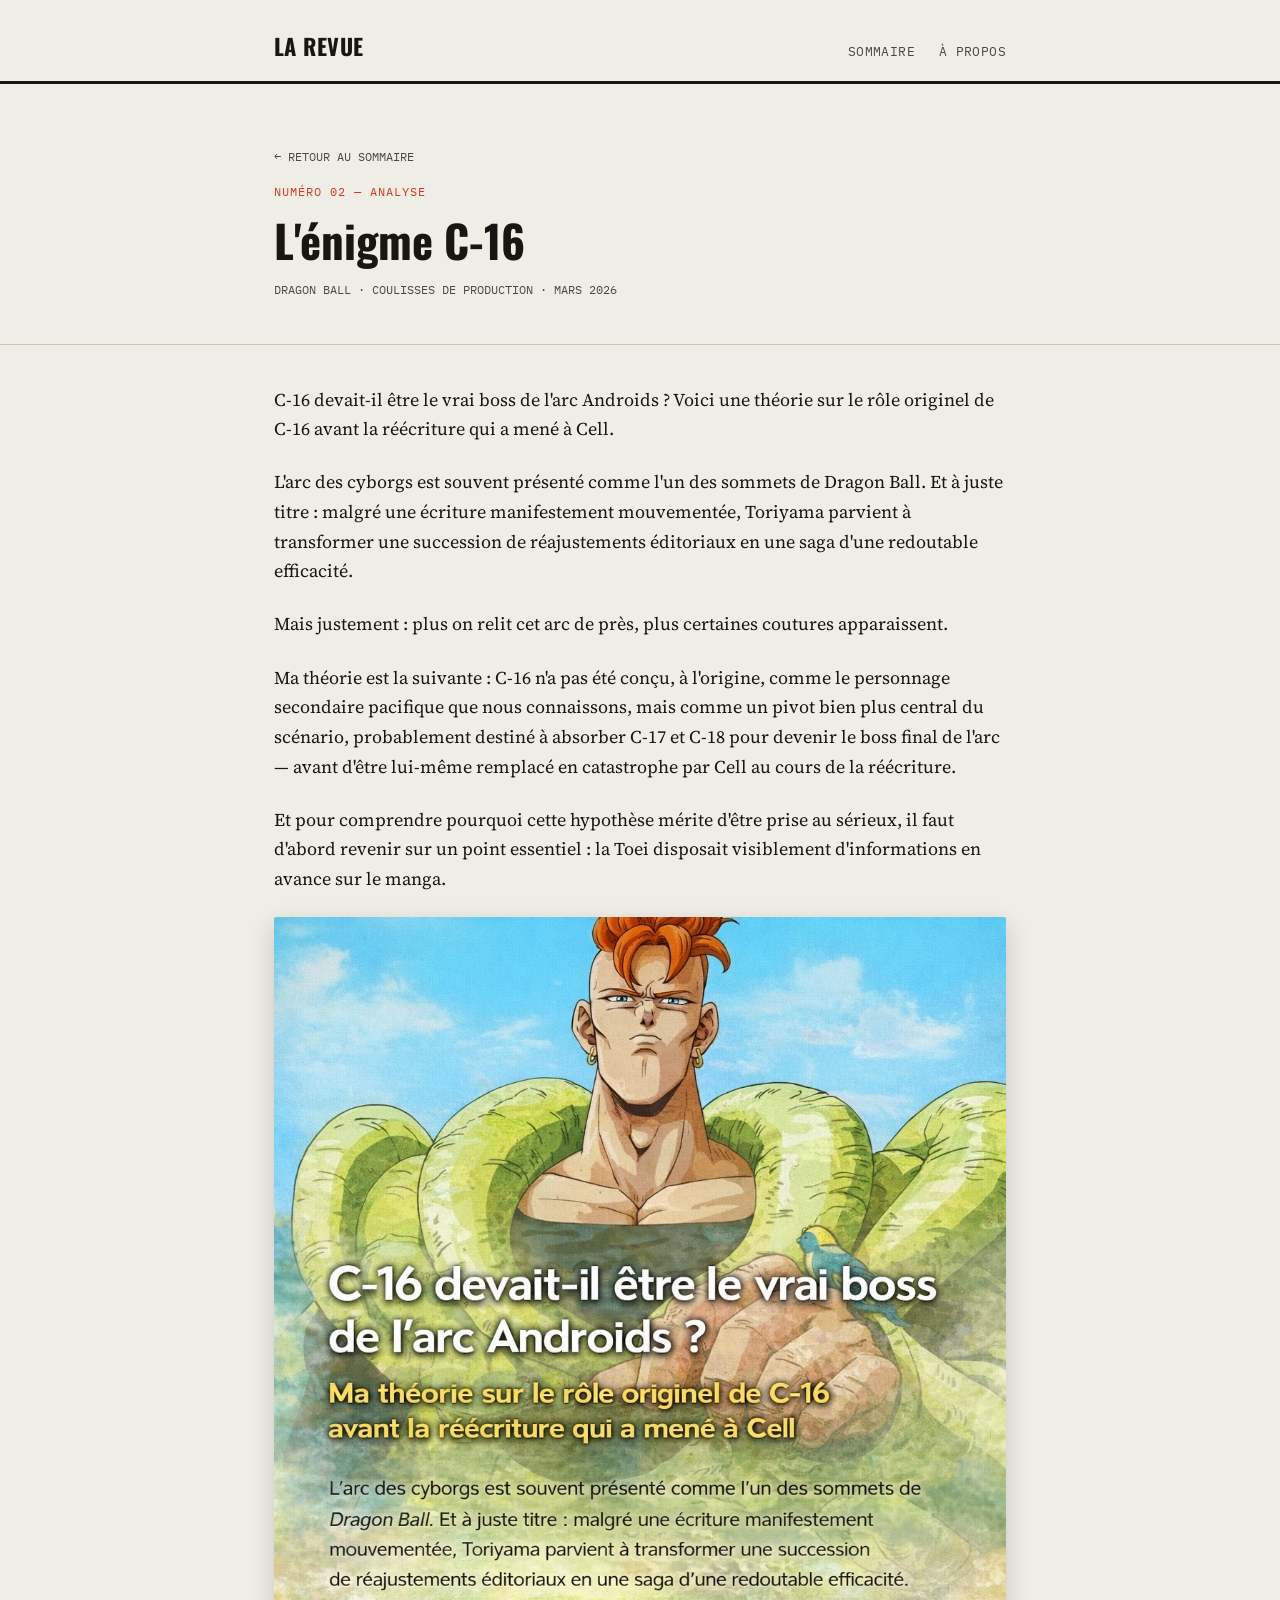
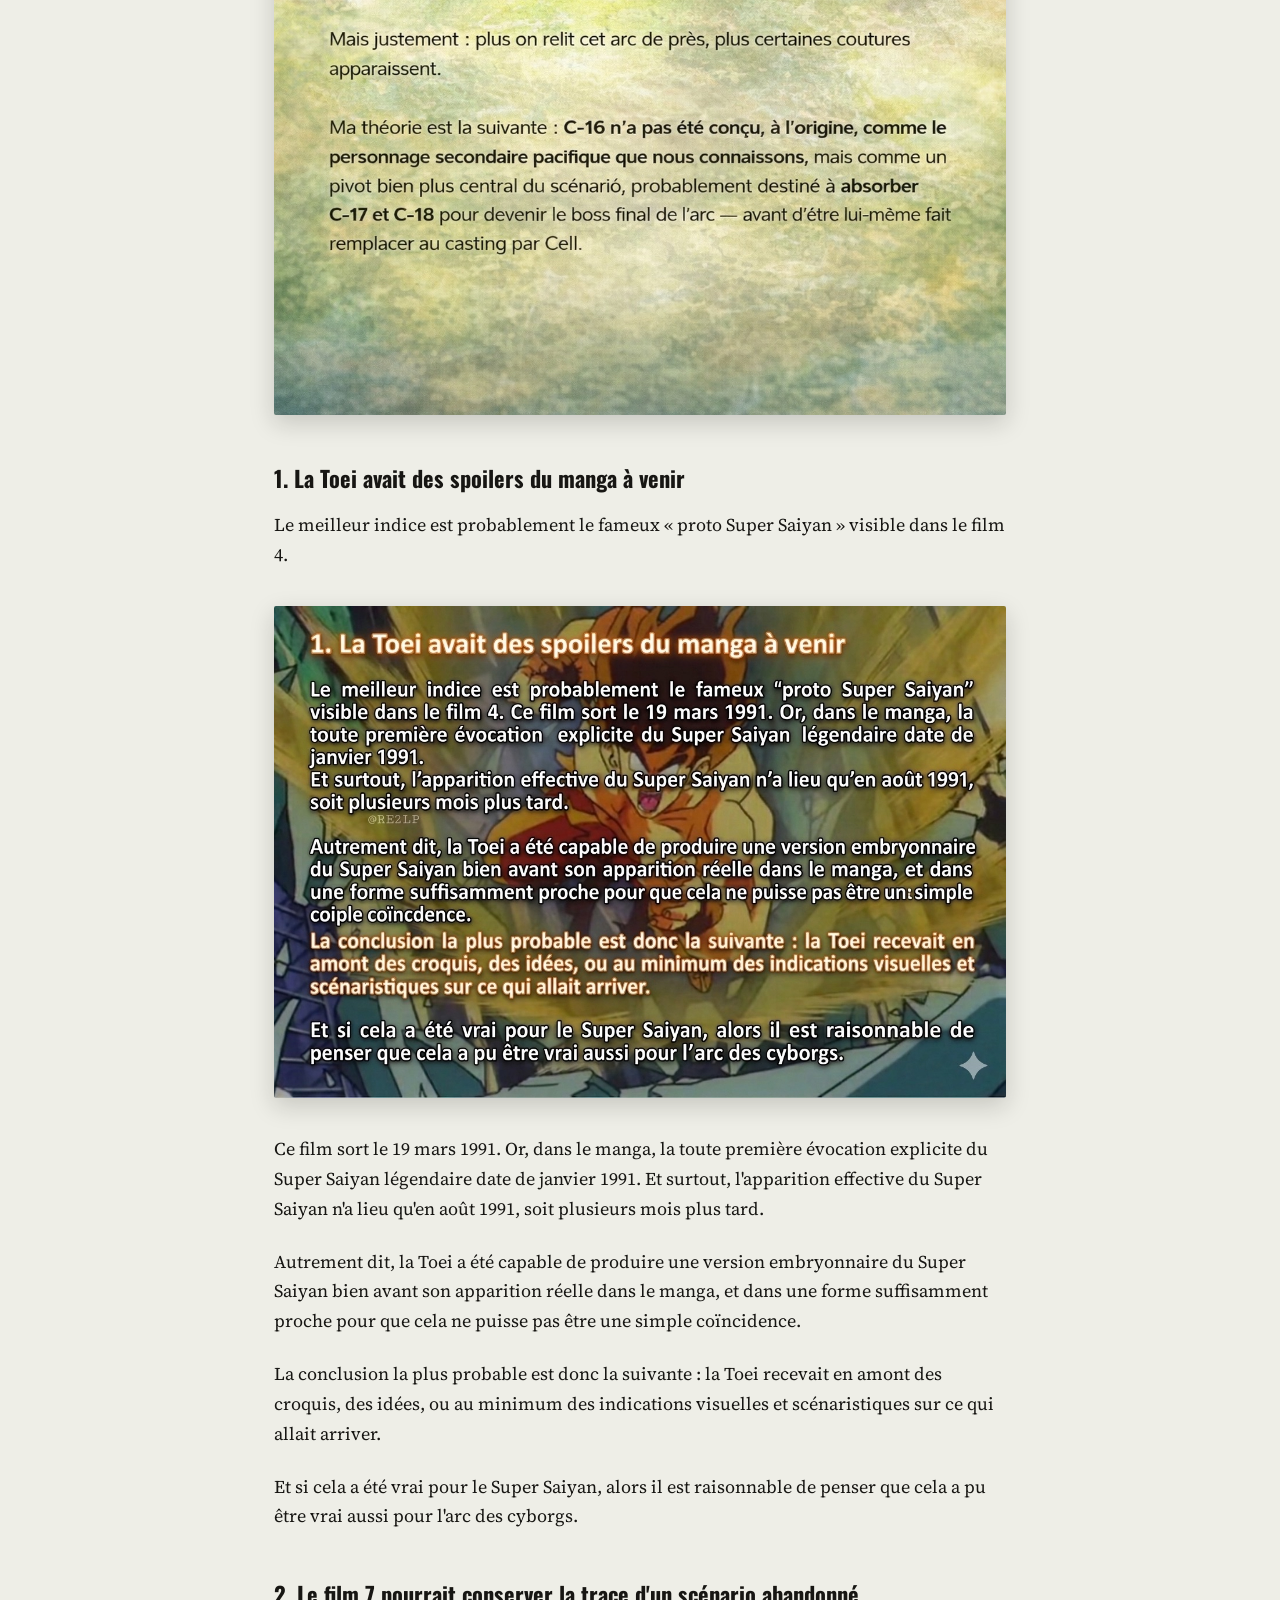
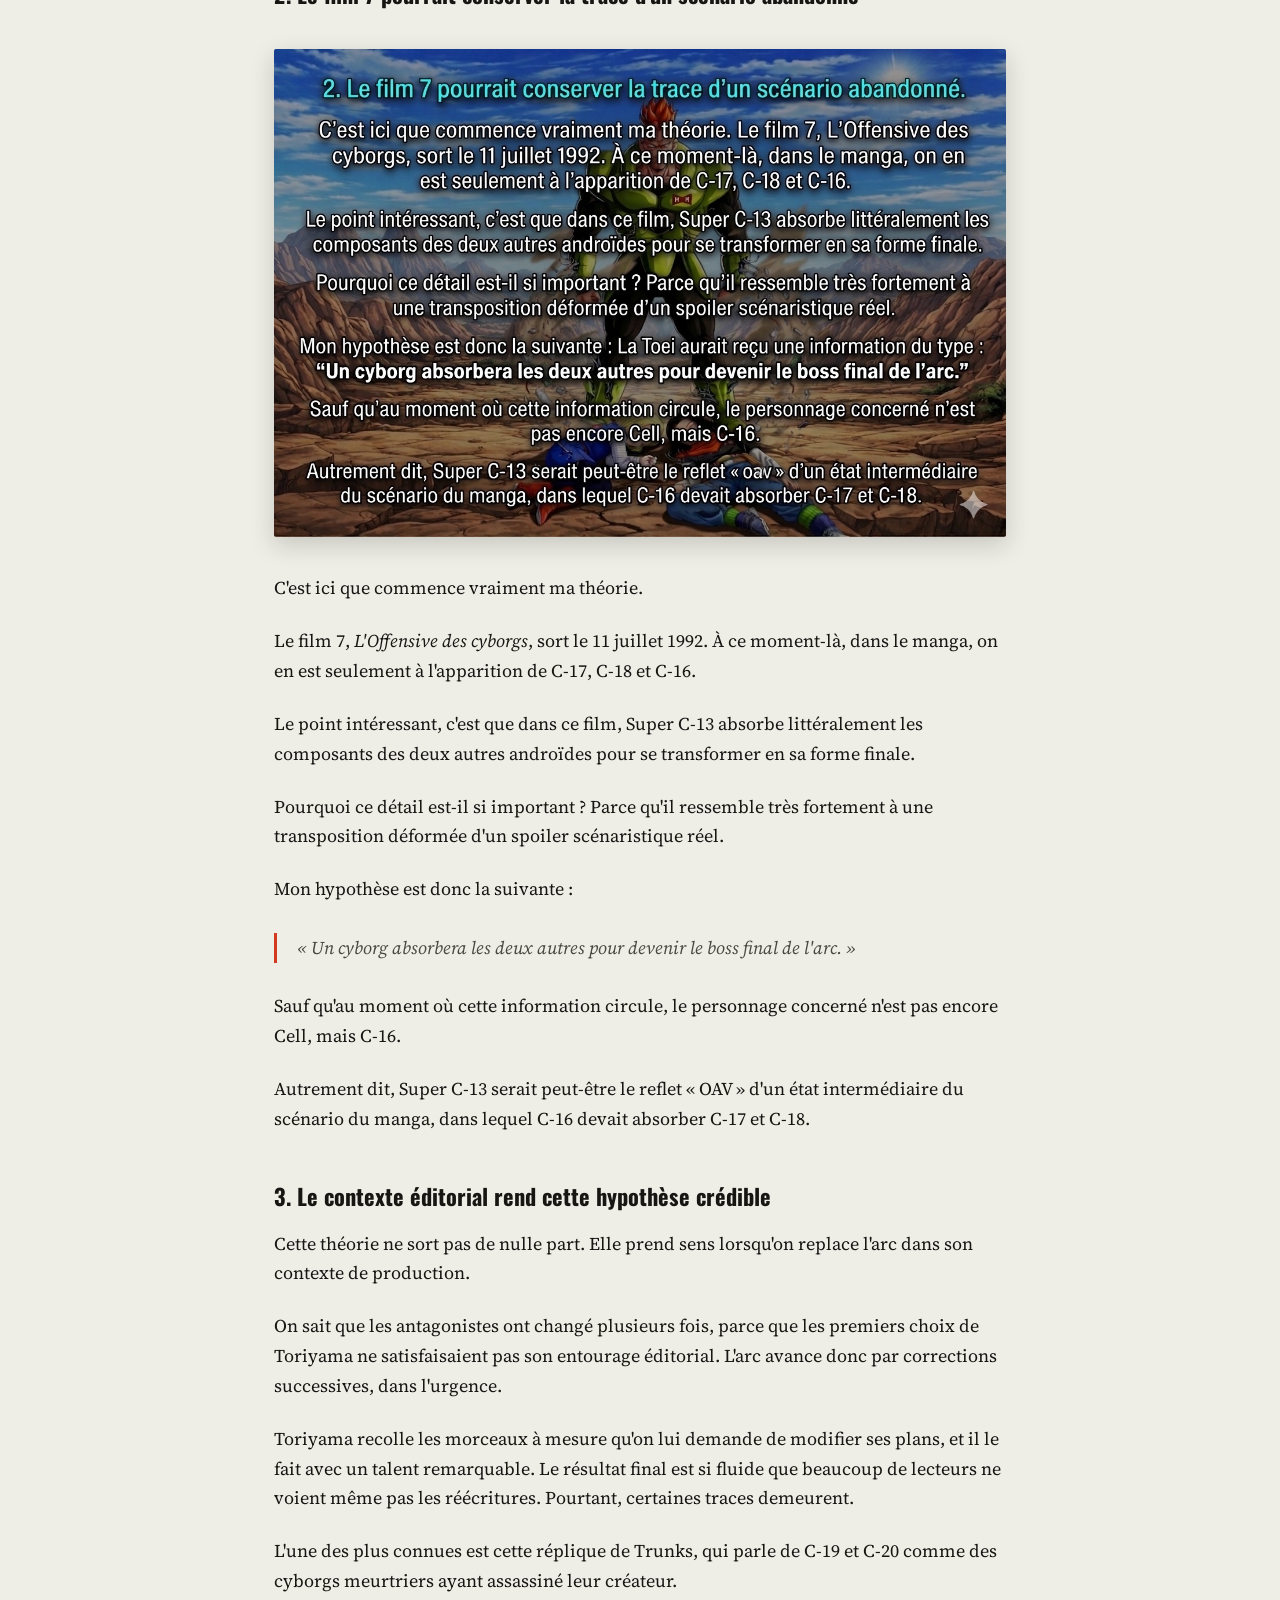
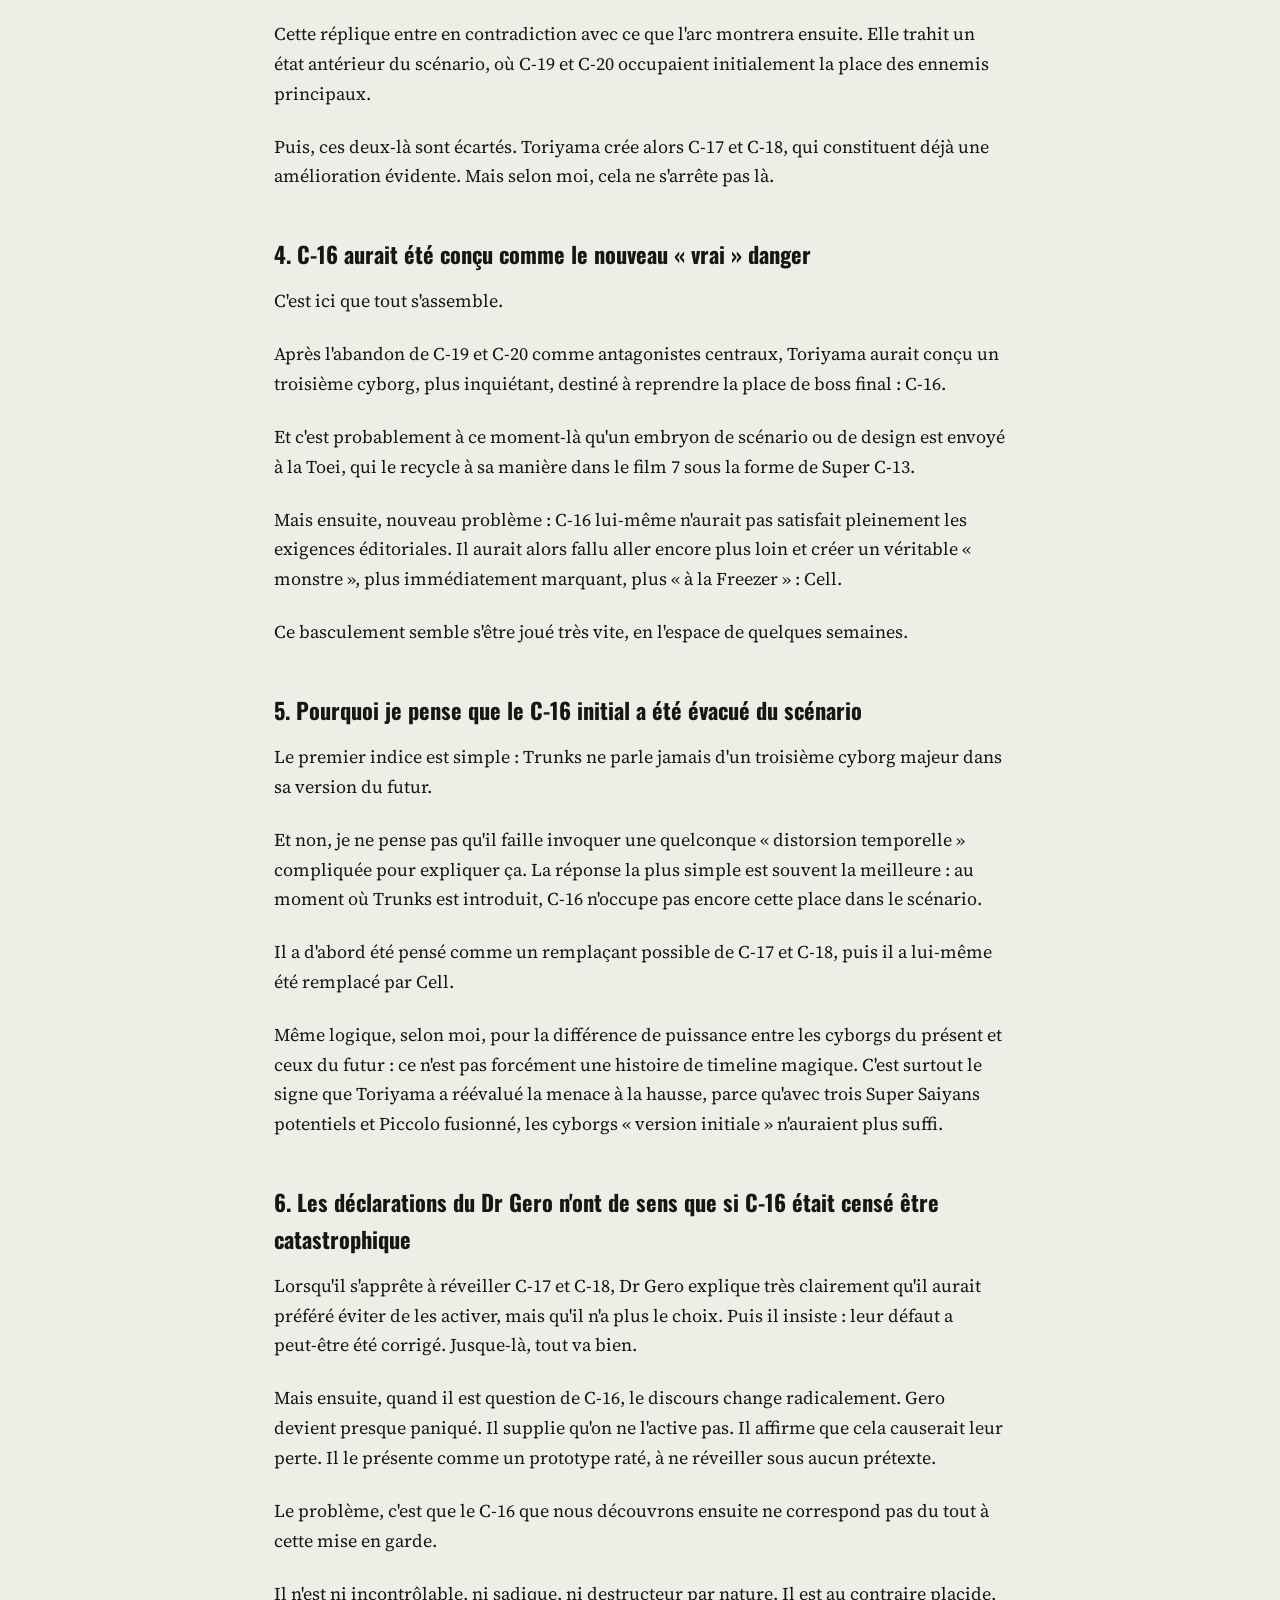
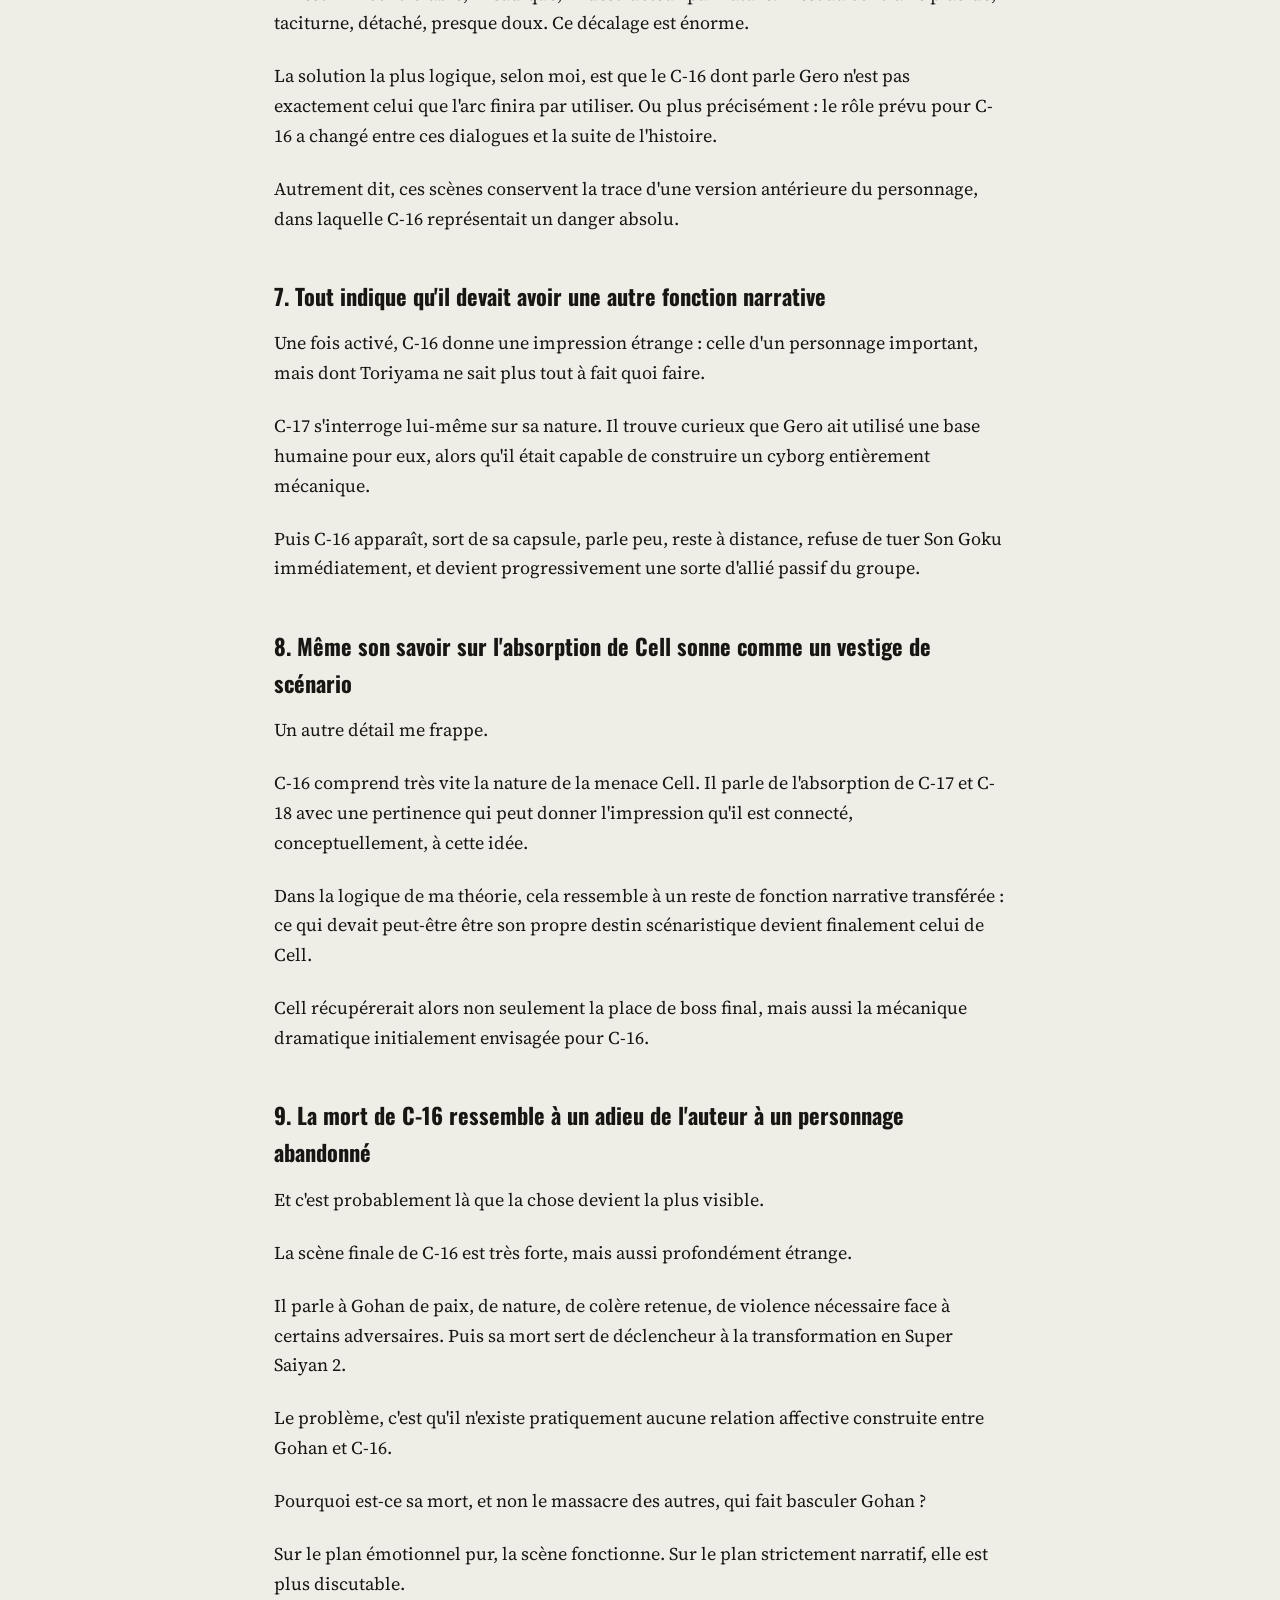
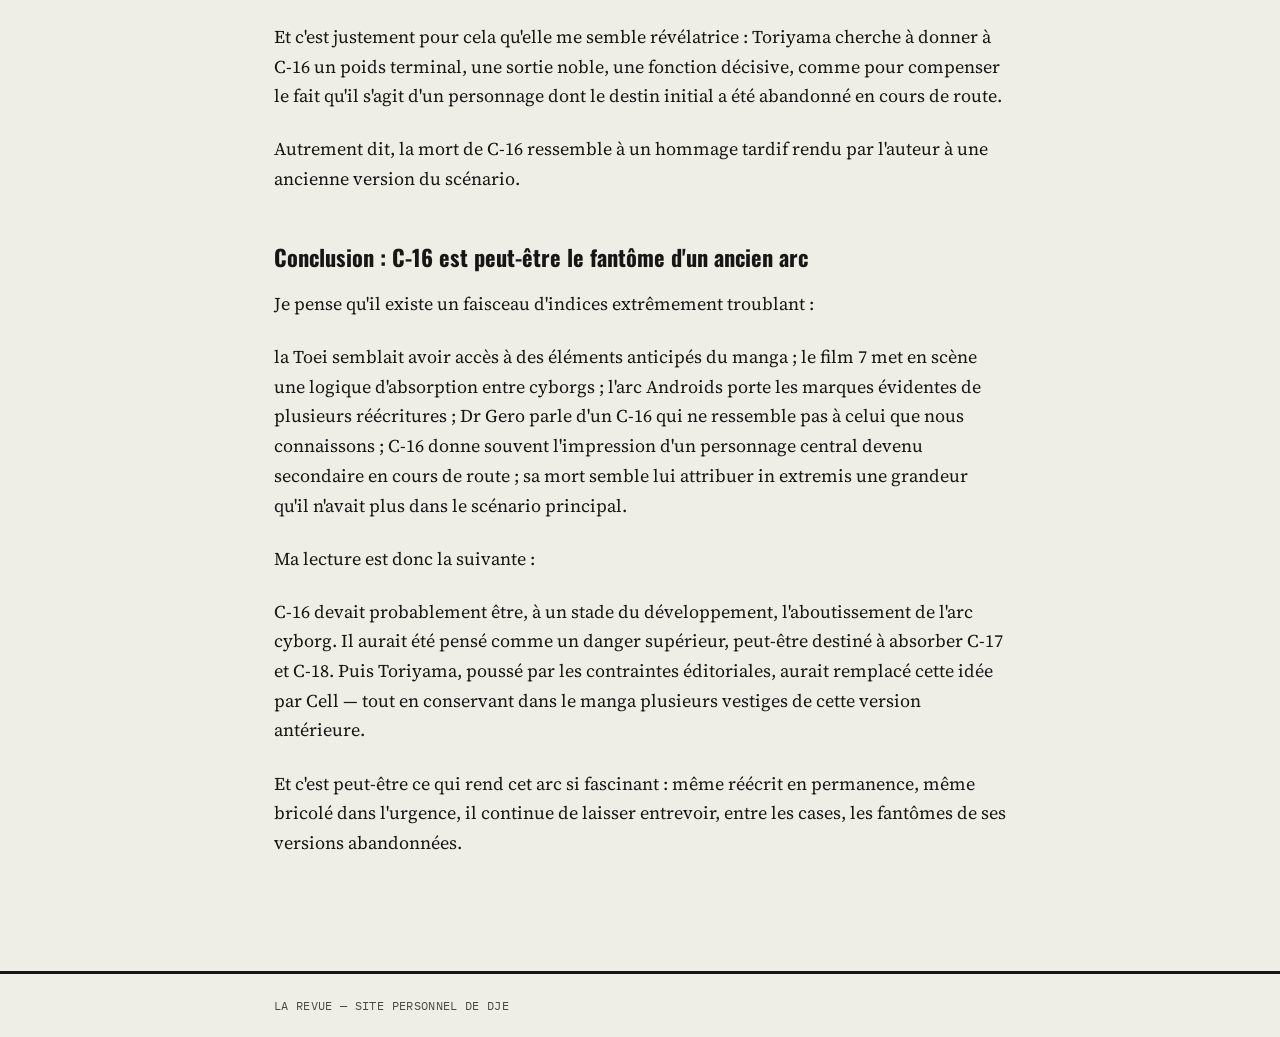
==== commit e5dbcafa: "Update article-c16.html" ====
--- a/article-c16.html
+++ b/article-c16.html
@@ -55,8 +55,7 @@
 
     <p>
       Et pour comprendre pourquoi cette hypothèse mérite d'être prise au
-      sérieux, il faut d'abord revenir sur un point essentiel : la
-      <span class="term" data-term-id="toei" data-def="La Toei Animation est le studio japonais qui produit l'anime Dragon Ball et Dragon Ball Z, à partir du manga écrit et dessiné par Toriyama. Studio et mangaka travaillent en parallèle, avec des délais différents.">Toei</span>
+      sérieux, il faut d'abord revenir sur un point essentiel : la Toei
       disposait visiblement d'informations en avance sur le manga.
     </p>
 
@@ -65,9 +64,7 @@
     </figure>
 
     <h2>1. La Toei avait des spoilers du manga à venir</h2>
-    <p>Le meilleur indice est probablement le fameux « proto
-    <span class="term" data-term-id="ssj" data-def="Dans le folklore Saiyan évoqué très tôt par Vegeta, un guerrier légendaire censé apparaître tous les mille ans et dont la puissance dépasse l'imagination. Cette légende deviendra la transformation Super Saiyan.">Super Saiyan</span>
-    » visible dans le film 4.</p>
+    <p>Le meilleur indice est probablement le fameux « proto Super Saiyan » visible dans le film 4.</p>
 
     <figure>
       <img src="images/c16-toei-spoilers.png" alt="Visuel résumant l'hypothèse : la Toei recevait des indications à l'avance sur le Super Saiyan.">
@@ -136,9 +133,7 @@
     <p>Même logique, selon moi, pour la différence de puissance entre les cyborgs du présent et ceux du futur : ce n'est pas forcément une histoire de timeline magique. C'est surtout le signe que Toriyama a réévalué la menace à la hausse, parce qu'avec trois Super Saiyans potentiels et Piccolo fusionné, les cyborgs « version initiale » n'auraient plus suffi.</p>
 
     <h2>6. Les déclarations du Dr Gero n'ont de sens que si C-16 était censé être catastrophique</h2>
-    <p>Lorsqu'il s'apprête à réveiller C-17 et C-18,
-    <span class="term" data-term-id="gero" data-def="Le Dr Gero (aussi appelé C-20) est le savant en chef de l'ex-armée du Ruban Rouge, créateur des androïdes C-17, C-18, C-19 et C-16, dans le but de se venger de Son Goku.">Dr Gero</span>
-    explique très clairement qu'il aurait préféré éviter de les activer, mais qu'il n'a plus le choix. Puis il insiste : leur défaut a peut-être été corrigé. Jusque-là, tout va bien.</p>
+    <p>Lorsqu'il s'apprête à réveiller C-17 et C-18, Dr Gero explique très clairement qu'il aurait préféré éviter de les activer, mais qu'il n'a plus le choix. Puis il insiste : leur défaut a peut-être été corrigé. Jusque-là, tout va bien.</p>
     <p>Mais ensuite, quand il est question de C-16, le discours change radicalement. Gero devient presque paniqué. Il supplie qu'on ne l'active pas. Il affirme que cela causerait leur perte. Il le présente comme un prototype raté, à ne réveiller sous aucun prétexte.</p>
     <p>Le problème, c'est que le C-16 que nous découvrons ensuite ne correspond pas du tout à cette mise en garde.</p>
     <p>Il n'est ni incontrôlable, ni sadique, ni destructeur par nature. Il est au contraire placide, taciturne, détaché, presque doux. Ce décalage est énorme.</p>
@@ -201,6 +196,5 @@
   </div>
 </footer>
 
-<script src="script.js"></script>
 </body>
 </html>
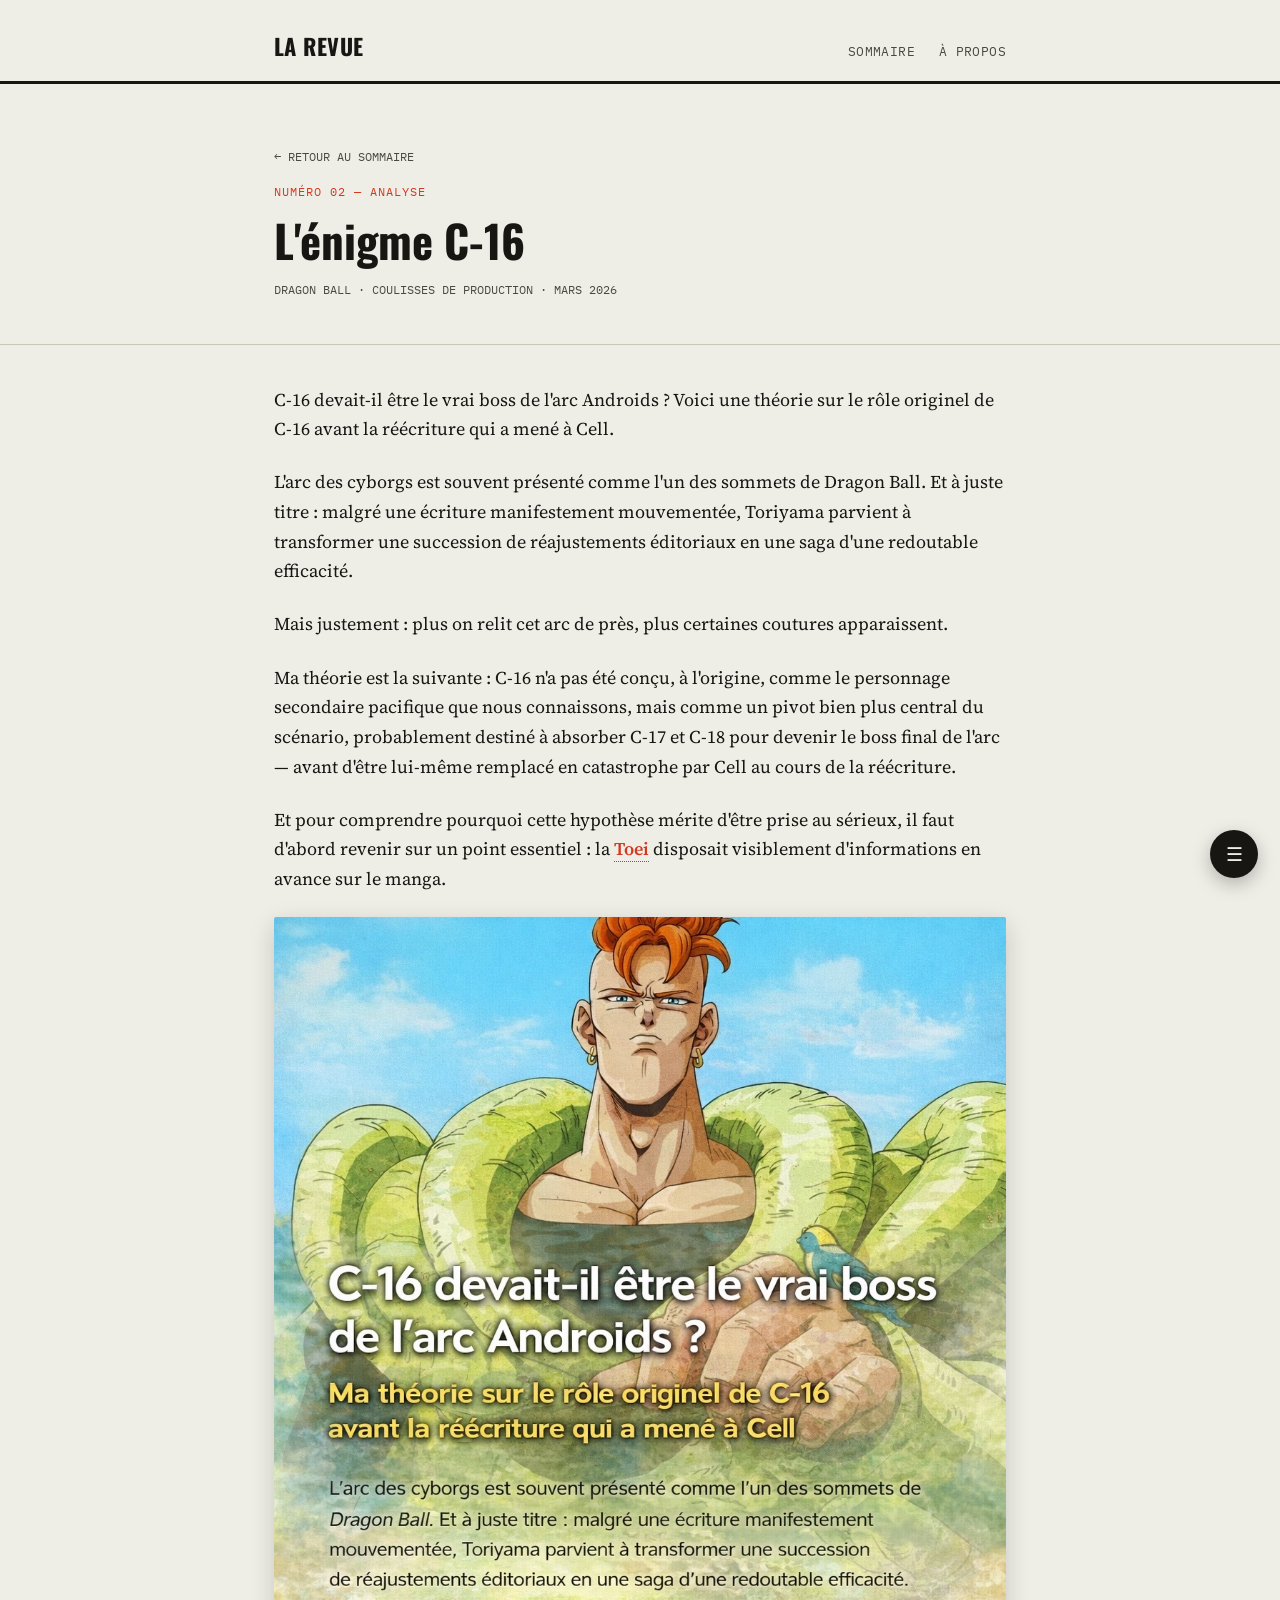
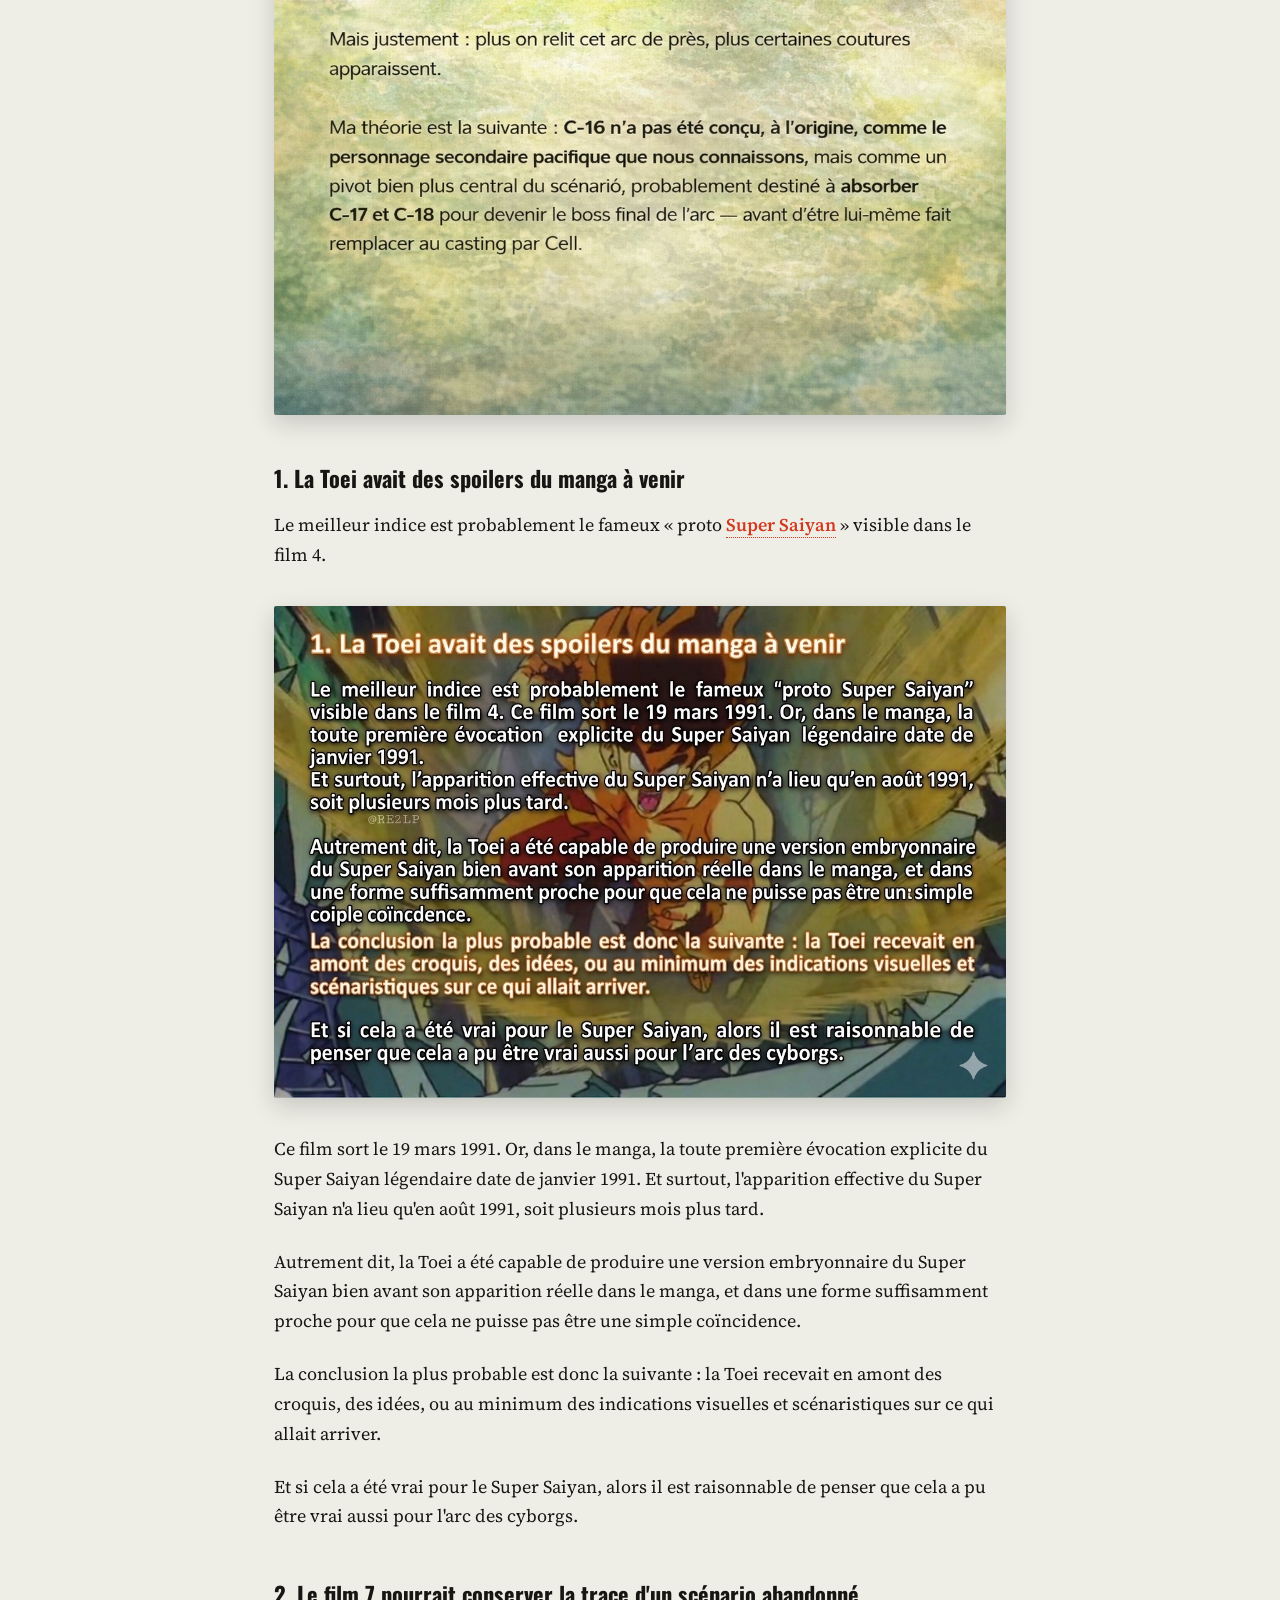
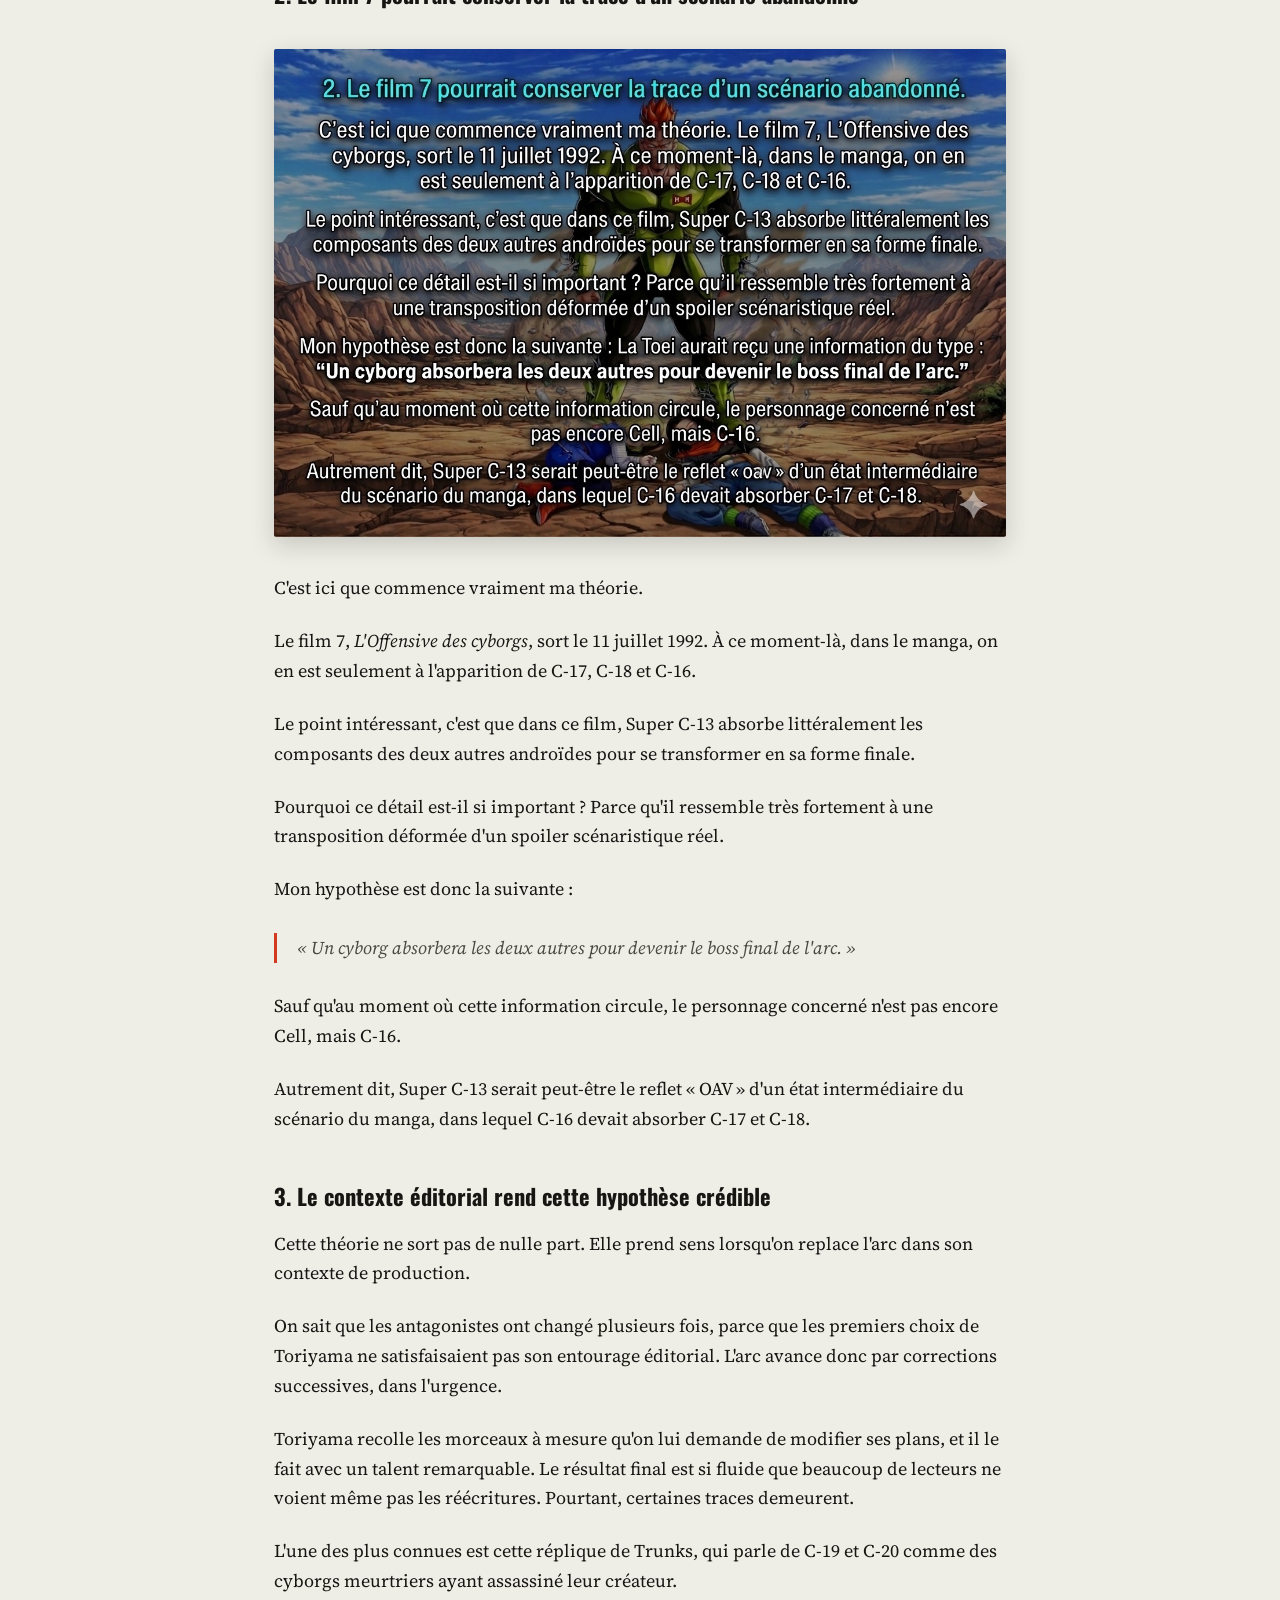
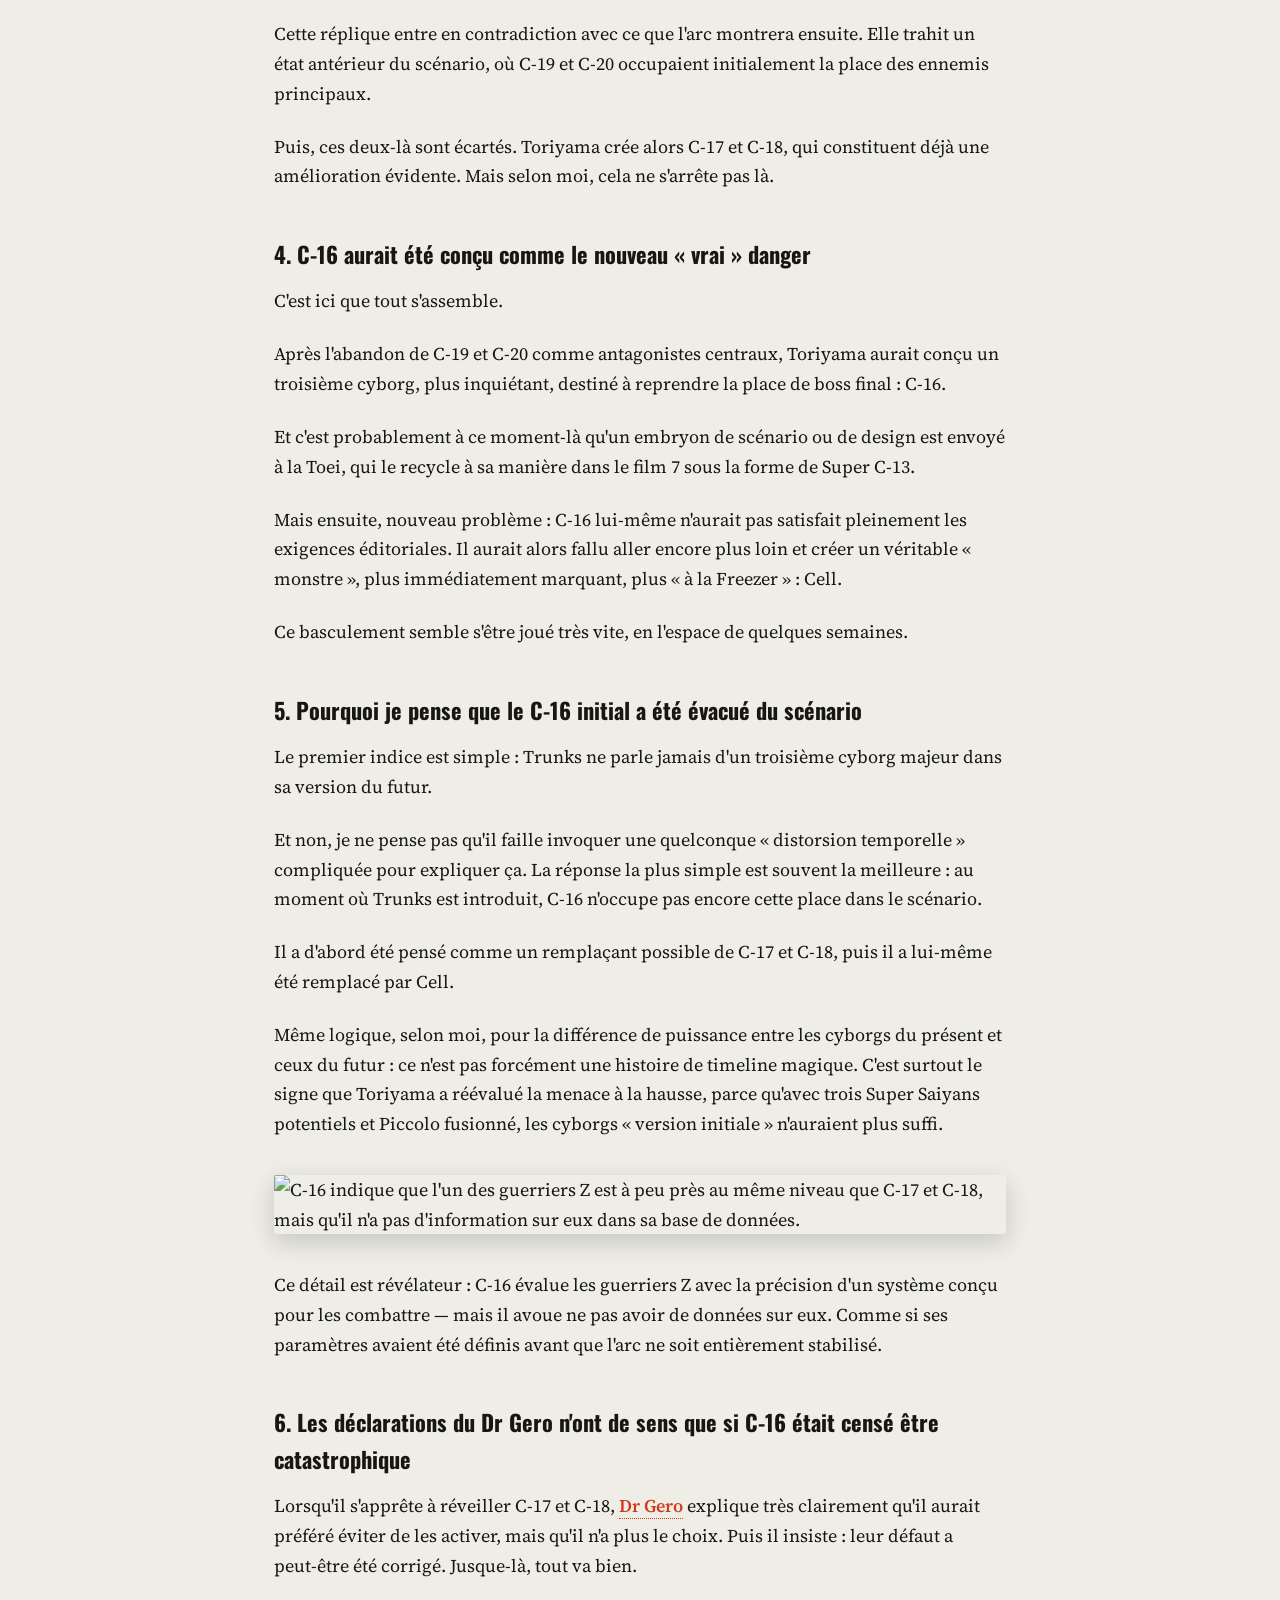
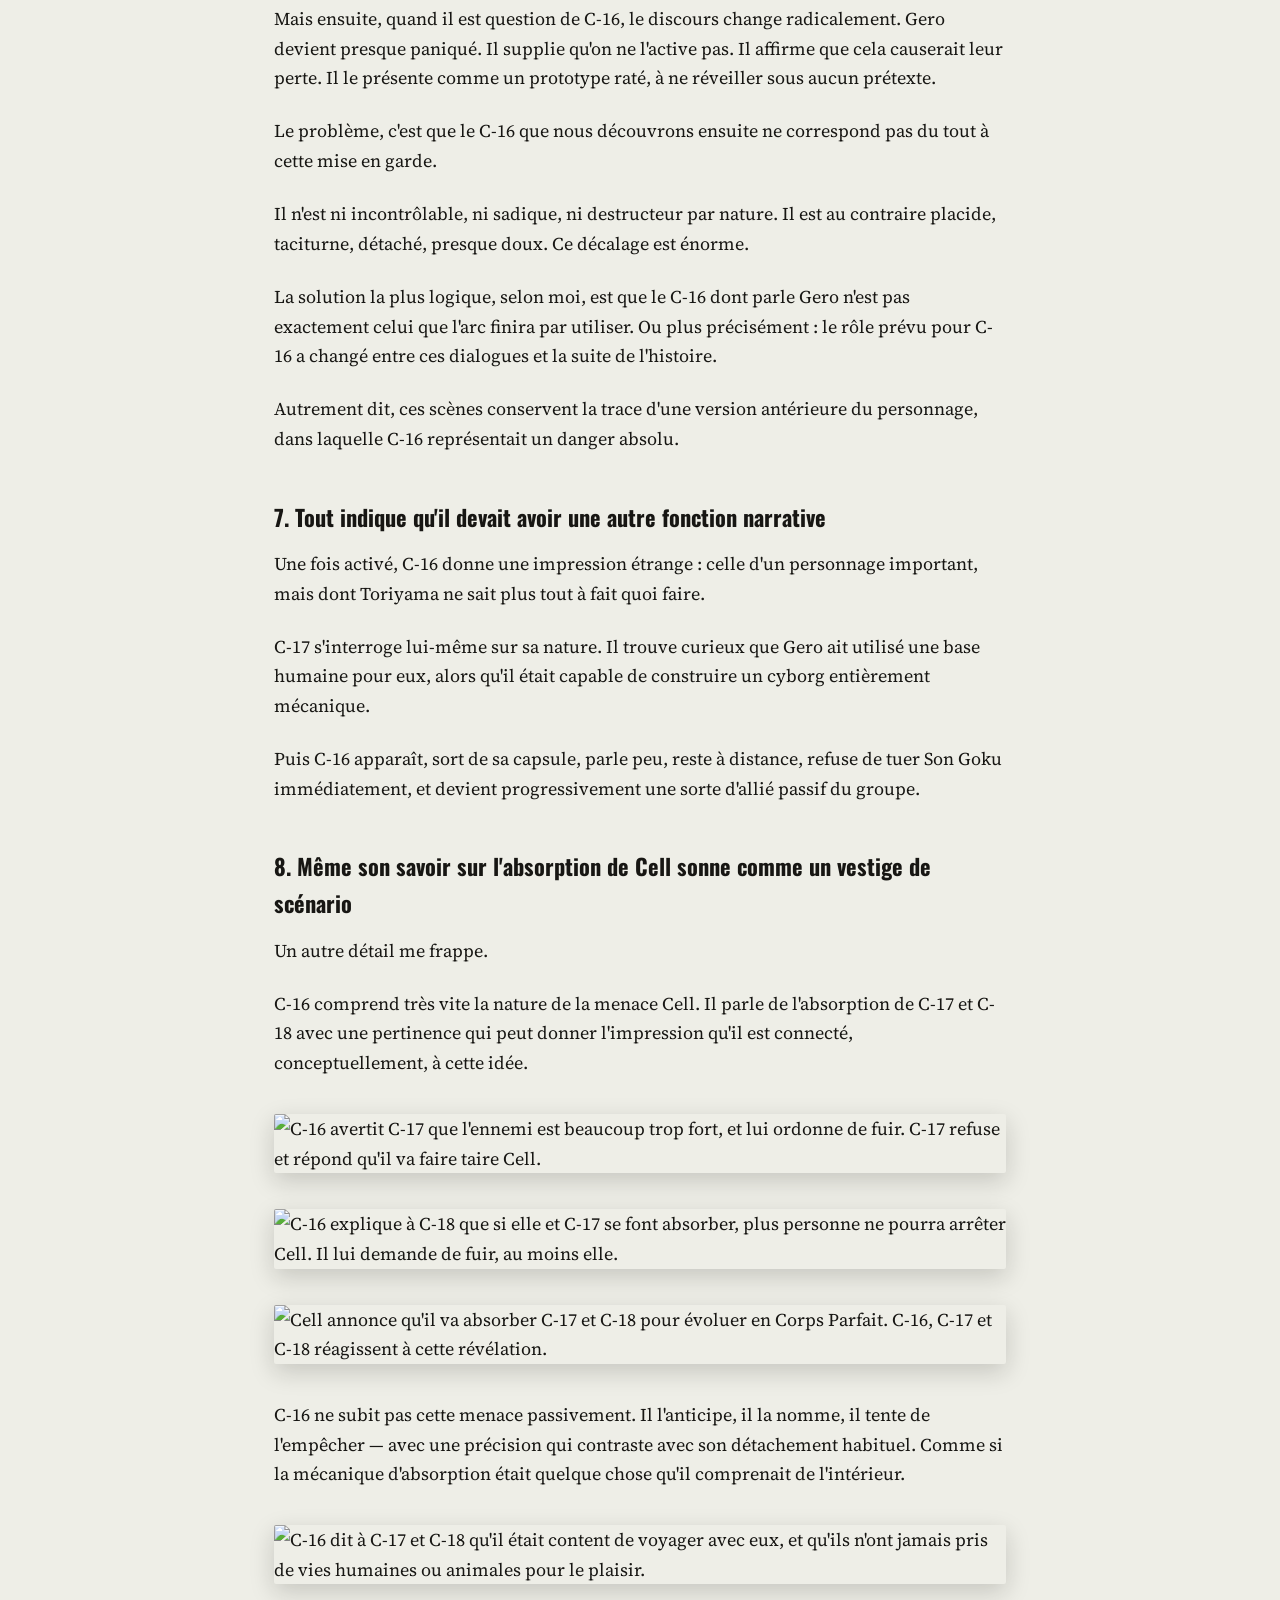
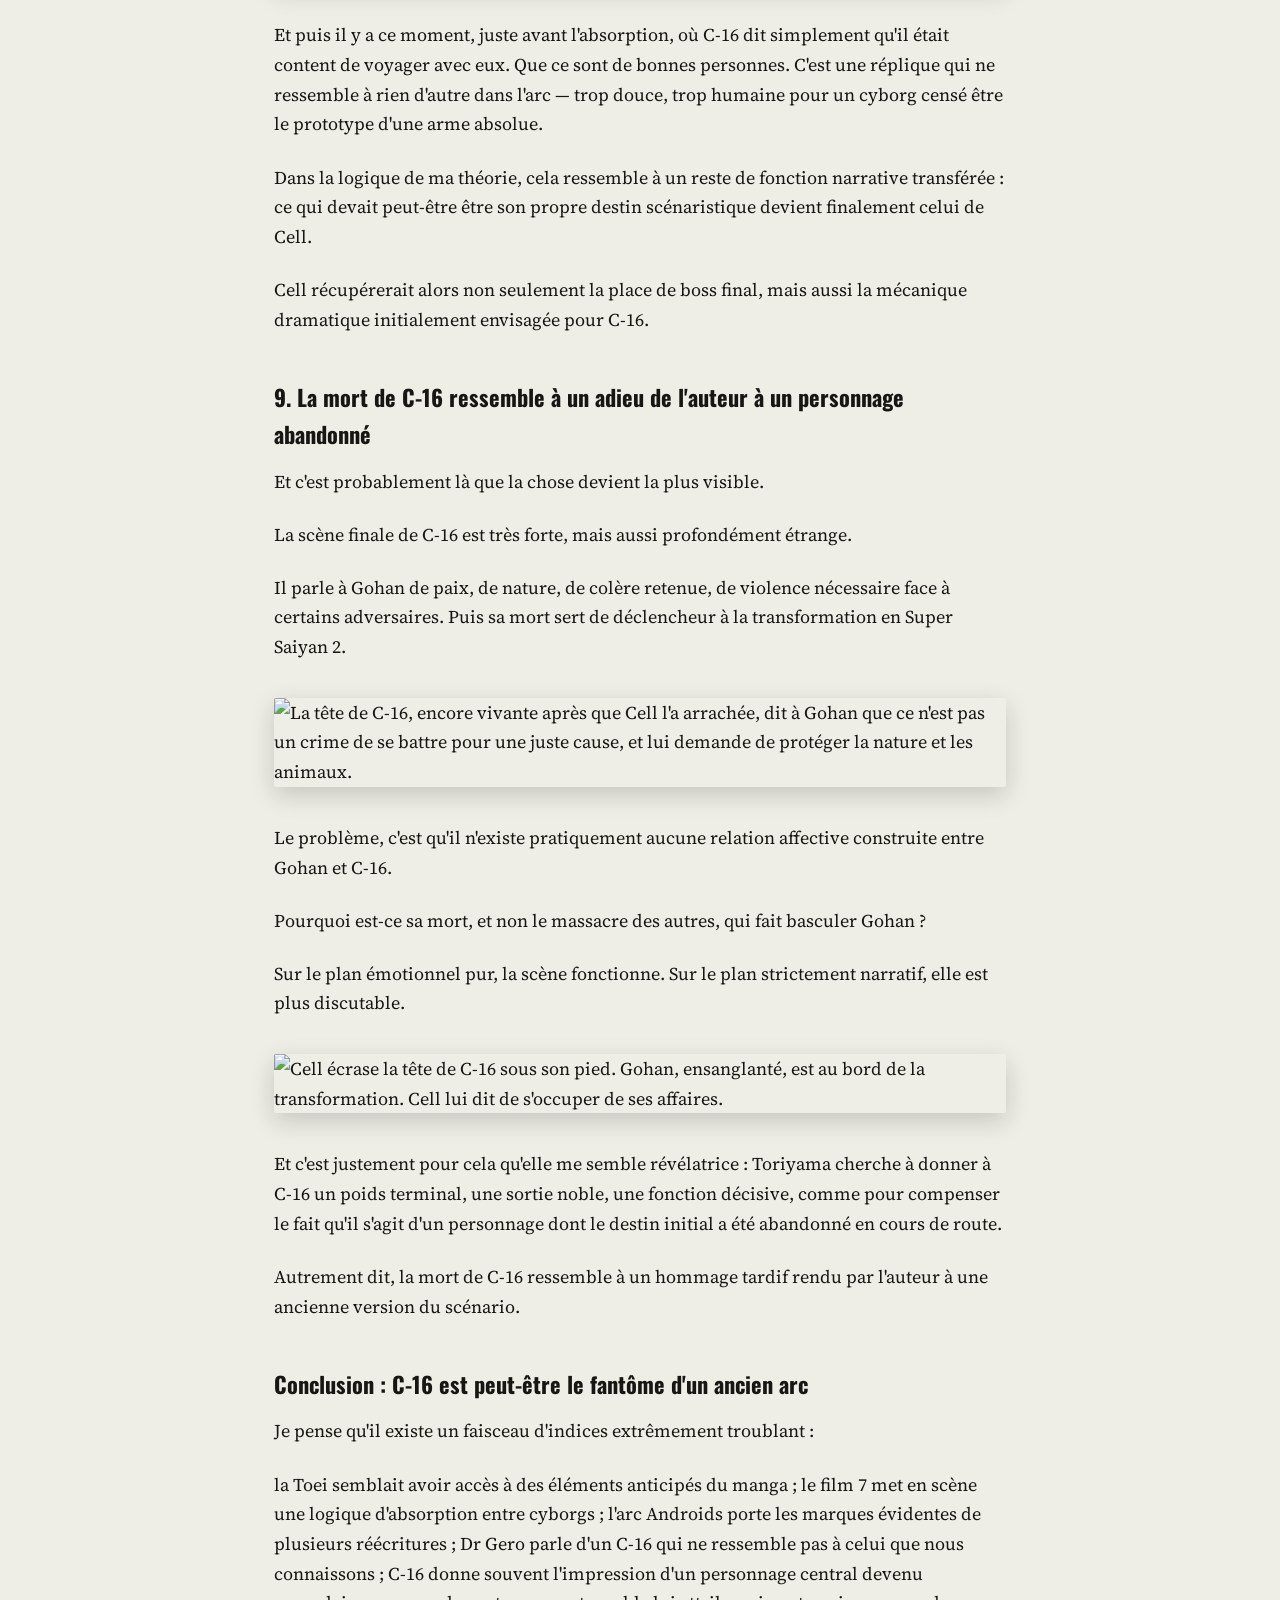
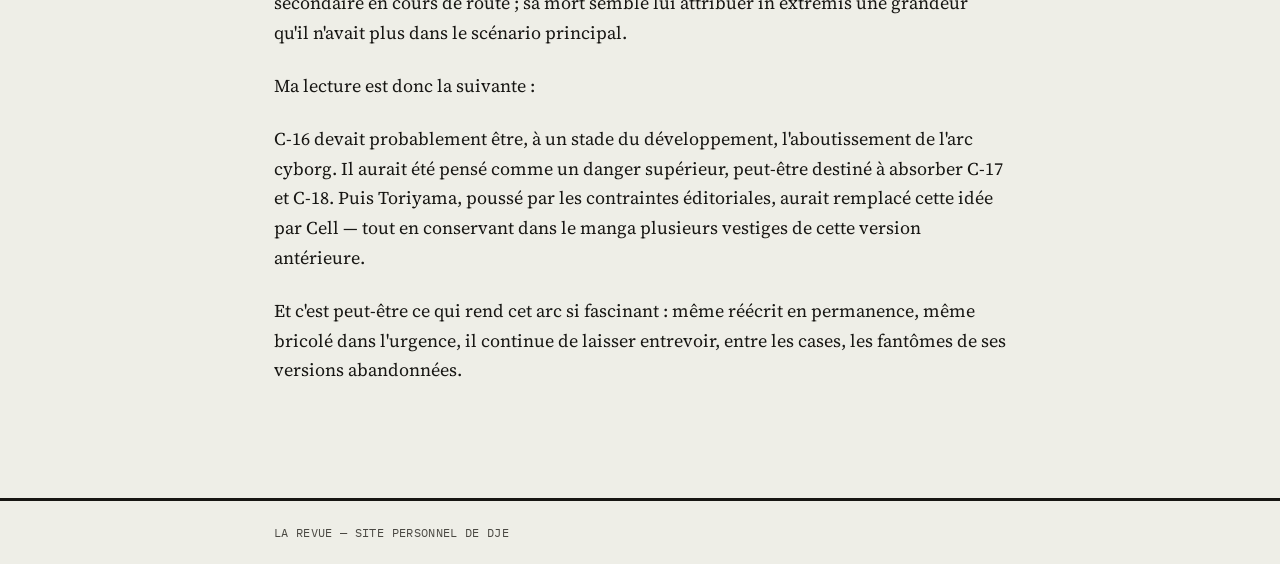
==== commit 865776aa: "Update article-c16.html" ====
--- a/article-c16.html
+++ b/article-c16.html
@@ -55,7 +55,8 @@
 
     <p>
       Et pour comprendre pourquoi cette hypothèse mérite d'être prise au
-      sérieux, il faut d'abord revenir sur un point essentiel : la Toei
+      sérieux, il faut d'abord revenir sur un point essentiel : la
+      <span class="term" data-term-id="toei" data-def="La Toei Animation est le studio japonais qui produit l'anime Dragon Ball et Dragon Ball Z, à partir du manga écrit et dessiné par Toriyama. Studio et mangaka travaillent en parallèle, avec des délais différents.">Toei</span>
       disposait visiblement d'informations en avance sur le manga.
     </p>
 
@@ -64,7 +65,9 @@
     </figure>
 
     <h2>1. La Toei avait des spoilers du manga à venir</h2>
-    <p>Le meilleur indice est probablement le fameux « proto Super Saiyan » visible dans le film 4.</p>
+    <p>Le meilleur indice est probablement le fameux « proto
+    <span class="term" data-term-id="ssj" data-def="Dans le folklore Saiyan évoqué très tôt par Vegeta, un guerrier légendaire censé apparaître tous les mille ans et dont la puissance dépasse l'imagination. Cette légende deviendra la transformation Super Saiyan.">Super Saiyan</span>
+    » visible dans le film 4.</p>
 
     <figure>
       <img src="images/c16-toei-spoilers.png" alt="Visuel résumant l'hypothèse : la Toei recevait des indications à l'avance sur le Super Saiyan.">
@@ -132,8 +135,21 @@
     <p>Il a d'abord été pensé comme un remplaçant possible de C-17 et C-18, puis il a lui-même été remplacé par Cell.</p>
     <p>Même logique, selon moi, pour la différence de puissance entre les cyborgs du présent et ceux du futur : ce n'est pas forcément une histoire de timeline magique. C'est surtout le signe que Toriyama a réévalué la menace à la hausse, parce qu'avec trois Super Saiyans potentiels et Piccolo fusionné, les cyborgs « version initiale » n'auraient plus suffi.</p>
 
+    <figure>
+      <img src="fichiers/images/c16-question-goku.jpg" alt="C-16 indique que l'un des guerriers Z est à peu près au même niveau que C-17 et C-18, mais qu'il n'a pas d'information sur eux dans sa base de données.">
+    </figure>
+
+    <p>
+      Ce détail est révélateur : C-16 évalue les guerriers Z avec la précision
+      d'un système conçu pour les combattre — mais il avoue ne pas avoir de
+      données sur eux. Comme si ses paramètres avaient été définis avant que
+      l'arc ne soit entièrement stabilisé.
+    </p>
+
     <h2>6. Les déclarations du Dr Gero n'ont de sens que si C-16 était censé être catastrophique</h2>
-    <p>Lorsqu'il s'apprête à réveiller C-17 et C-18, Dr Gero explique très clairement qu'il aurait préféré éviter de les activer, mais qu'il n'a plus le choix. Puis il insiste : leur défaut a peut-être été corrigé. Jusque-là, tout va bien.</p>
+    <p>Lorsqu'il s'apprête à réveiller C-17 et C-18,
+    <span class="term" data-term-id="gero" data-def="Le Dr Gero (aussi appelé C-20) est le savant en chef de l'ex-armée du Ruban Rouge, créateur des androïdes C-17, C-18, C-19 et C-16, dans le but de se venger de Son Goku.">Dr Gero</span>
+    explique très clairement qu'il aurait préféré éviter de les activer, mais qu'il n'a plus le choix. Puis il insiste : leur défaut a peut-être été corrigé. Jusque-là, tout va bien.</p>
     <p>Mais ensuite, quand il est question de C-16, le discours change radicalement. Gero devient presque paniqué. Il supplie qu'on ne l'active pas. Il affirme que cela causerait leur perte. Il le présente comme un prototype raté, à ne réveiller sous aucun prétexte.</p>
     <p>Le problème, c'est que le C-16 que nous découvrons ensuite ne correspond pas du tout à cette mise en garde.</p>
     <p>Il n'est ni incontrôlable, ni sadique, ni destructeur par nature. Il est au contraire placide, taciturne, détaché, presque doux. Ce décalage est énorme.</p>
@@ -148,6 +164,37 @@
     <h2>8. Même son savoir sur l'absorption de Cell sonne comme un vestige de scénario</h2>
     <p>Un autre détail me frappe.</p>
     <p>C-16 comprend très vite la nature de la menace Cell. Il parle de l'absorption de C-17 et C-18 avec une pertinence qui peut donner l'impression qu'il est connecté, conceptuellement, à cette idée.</p>
+
+    <figure>
+      <img src="fichiers/images/c16-protégé-c17.jpg" alt="C-16 avertit C-17 que l'ennemi est beaucoup trop fort, et lui ordonne de fuir. C-17 refuse et répond qu'il va faire taire Cell.">
+    </figure>
+
+    <figure>
+      <img src="fichiers/images/c16-enfuis-toi-c18.jpg" alt="C-16 explique à C-18 que si elle et C-17 se font absorber, plus personne ne pourra arrêter Cell. Il lui demande de fuir, au moins elle.">
+    </figure>
+
+    <figure>
+      <img src="fichiers/images/cellule-absorbe-c17-c18.jpg" alt="Cell annonce qu'il va absorber C-17 et C-18 pour évoluer en Corps Parfait. C-16, C-17 et C-18 réagissent à cette révélation.">
+    </figure>
+
+    <p>
+      C-16 ne subit pas cette menace passivement. Il l'anticipe, il la nomme,
+      il tente de l'empêcher — avec une précision qui contraste avec son
+      détachement habituel. Comme si la mécanique d'absorption était quelque
+      chose qu'il comprenait de l'intérieur.
+    </p>
+
+    <figure>
+      <img src="fichiers/images/c16-content-de-voyager.jpg" alt="C-16 dit à C-17 et C-18 qu'il était content de voyager avec eux, et qu'ils n'ont jamais pris de vies humaines ou animales pour le plaisir.">
+    </figure>
+
+    <p>
+      Et puis il y a ce moment, juste avant l'absorption, où C-16 dit
+      simplement qu'il était content de voyager avec eux. Que ce sont de
+      bonnes personnes. C'est une réplique qui ne ressemble à rien d'autre
+      dans l'arc — trop douce, trop humaine pour un cyborg censé être le
+      prototype d'une arme absolue.
+    </p>
     <p>Dans la logique de ma théorie, cela ressemble à un reste de fonction narrative transférée : ce qui devait peut-être être son propre destin scénaristique devient finalement celui de Cell.</p>
     <p>Cell récupérerait alors non seulement la place de boss final, mais aussi la mécanique dramatique initialement envisagée pour C-16.</p>
 
@@ -155,9 +202,19 @@
     <p>Et c'est probablement là que la chose devient la plus visible.</p>
     <p>La scène finale de C-16 est très forte, mais aussi profondément étrange.</p>
     <p>Il parle à Gohan de paix, de nature, de colère retenue, de violence nécessaire face à certains adversaires. Puis sa mort sert de déclencheur à la transformation en Super Saiyan 2.</p>
+
+    <figure>
+      <img src="fichiers/images/c16-portrait-capsule.jpg" alt="La tête de C-16, encore vivante après que Cell l'a arrachée, dit à Gohan que ce n'est pas un crime de se battre pour une juste cause, et lui demande de protéger la nature et les animaux.">
+    </figure>
+
     <p>Le problème, c'est qu'il n'existe pratiquement aucune relation affective construite entre Gohan et C-16.</p>
     <p>Pourquoi est-ce sa mort, et non le massacre des autres, qui fait basculer Gohan ?</p>
     <p>Sur le plan émotionnel pur, la scène fonctionne. Sur le plan strictement narratif, elle est plus discutable.</p>
+
+    <figure>
+      <img src="fichiers/images/c16-ce-sera-sans-moi.jpg" alt="Cell écrase la tête de C-16 sous son pied. Gohan, ensanglanté, est au bord de la transformation. Cell lui dit de s'occuper de ses affaires.">
+    </figure>
+
     <p>Et c'est justement pour cela qu'elle me semble révélatrice : Toriyama cherche à donner à C-16 un poids terminal, une sortie noble, une fonction décisive, comme pour compenser le fait qu'il s'agit d'un personnage dont le destin initial a été abandonné en cours de route.</p>
     <p>Autrement dit, la mort de C-16 ressemble à un hommage tardif rendu par l'auteur à une ancienne version du scénario.</p>
 
@@ -196,5 +253,6 @@
   </div>
 </footer>
 
+<script src="script.js"></script>
 </body>
 </html>
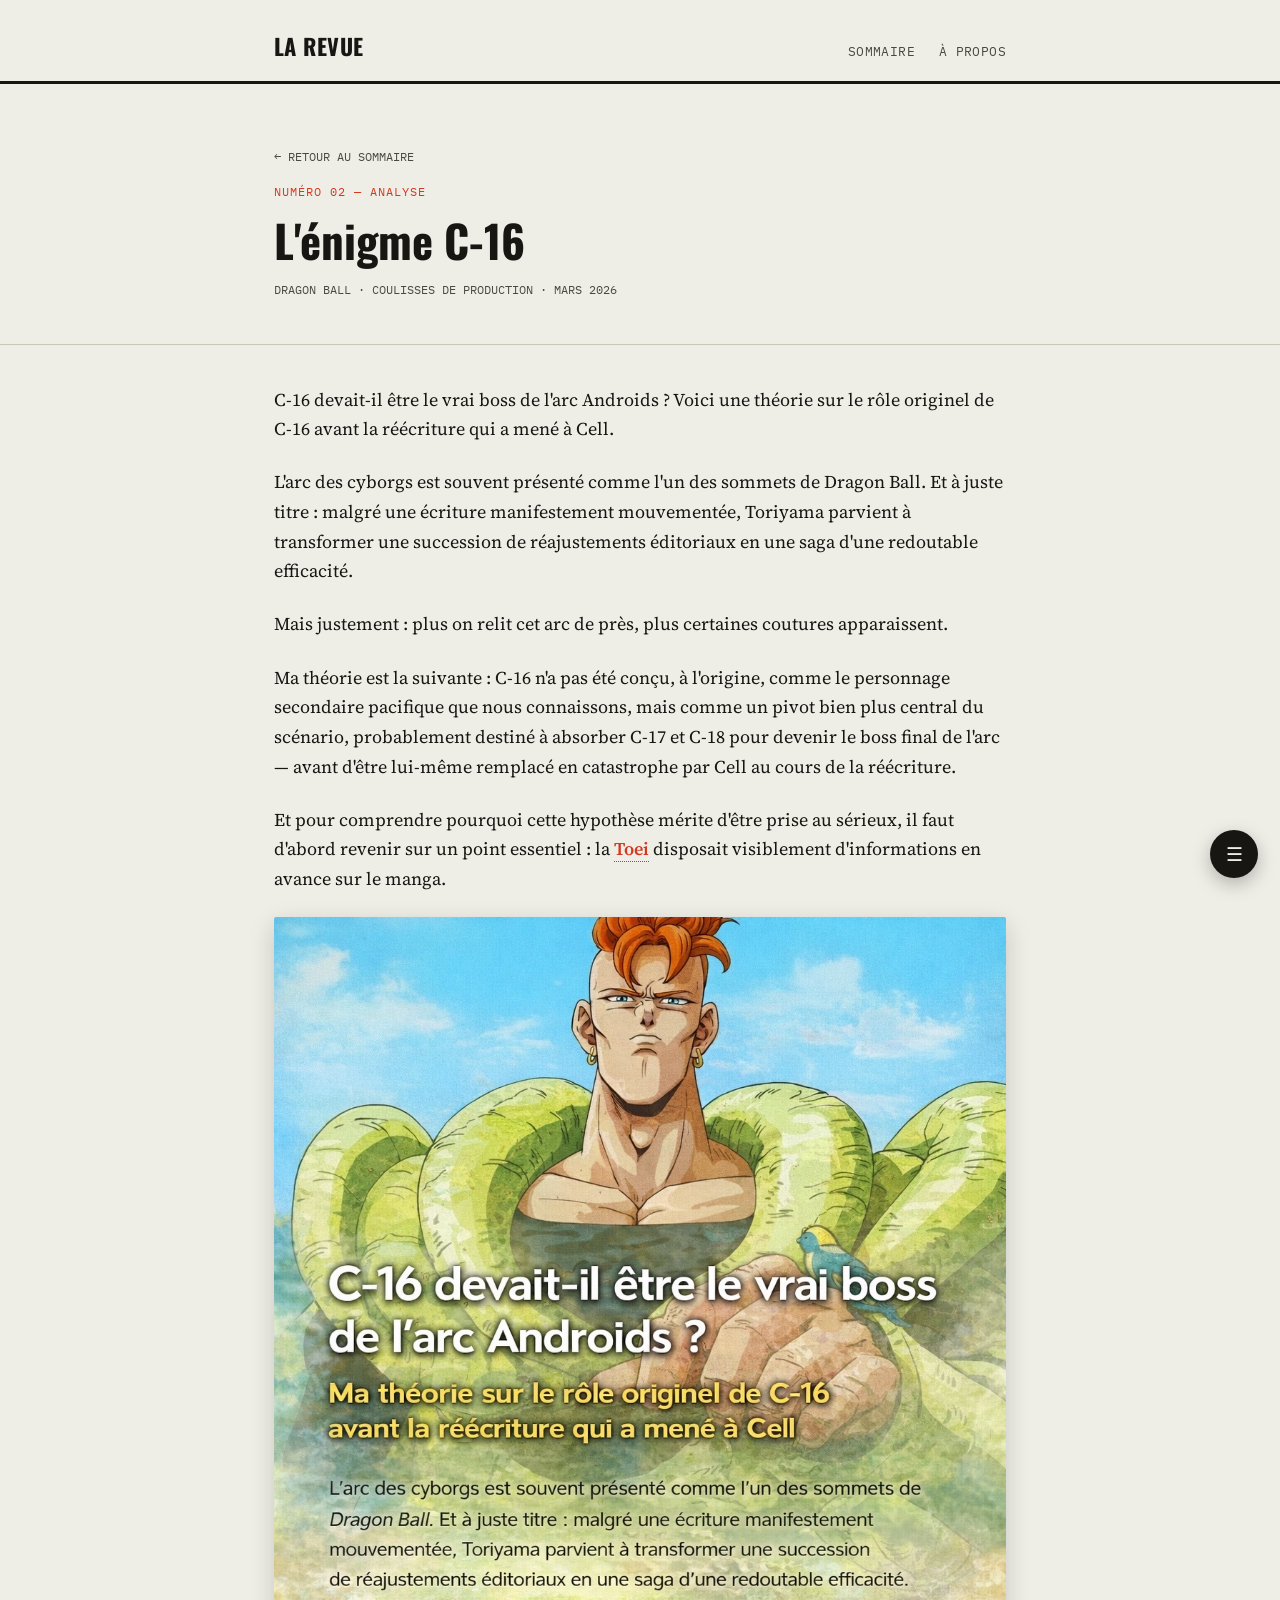
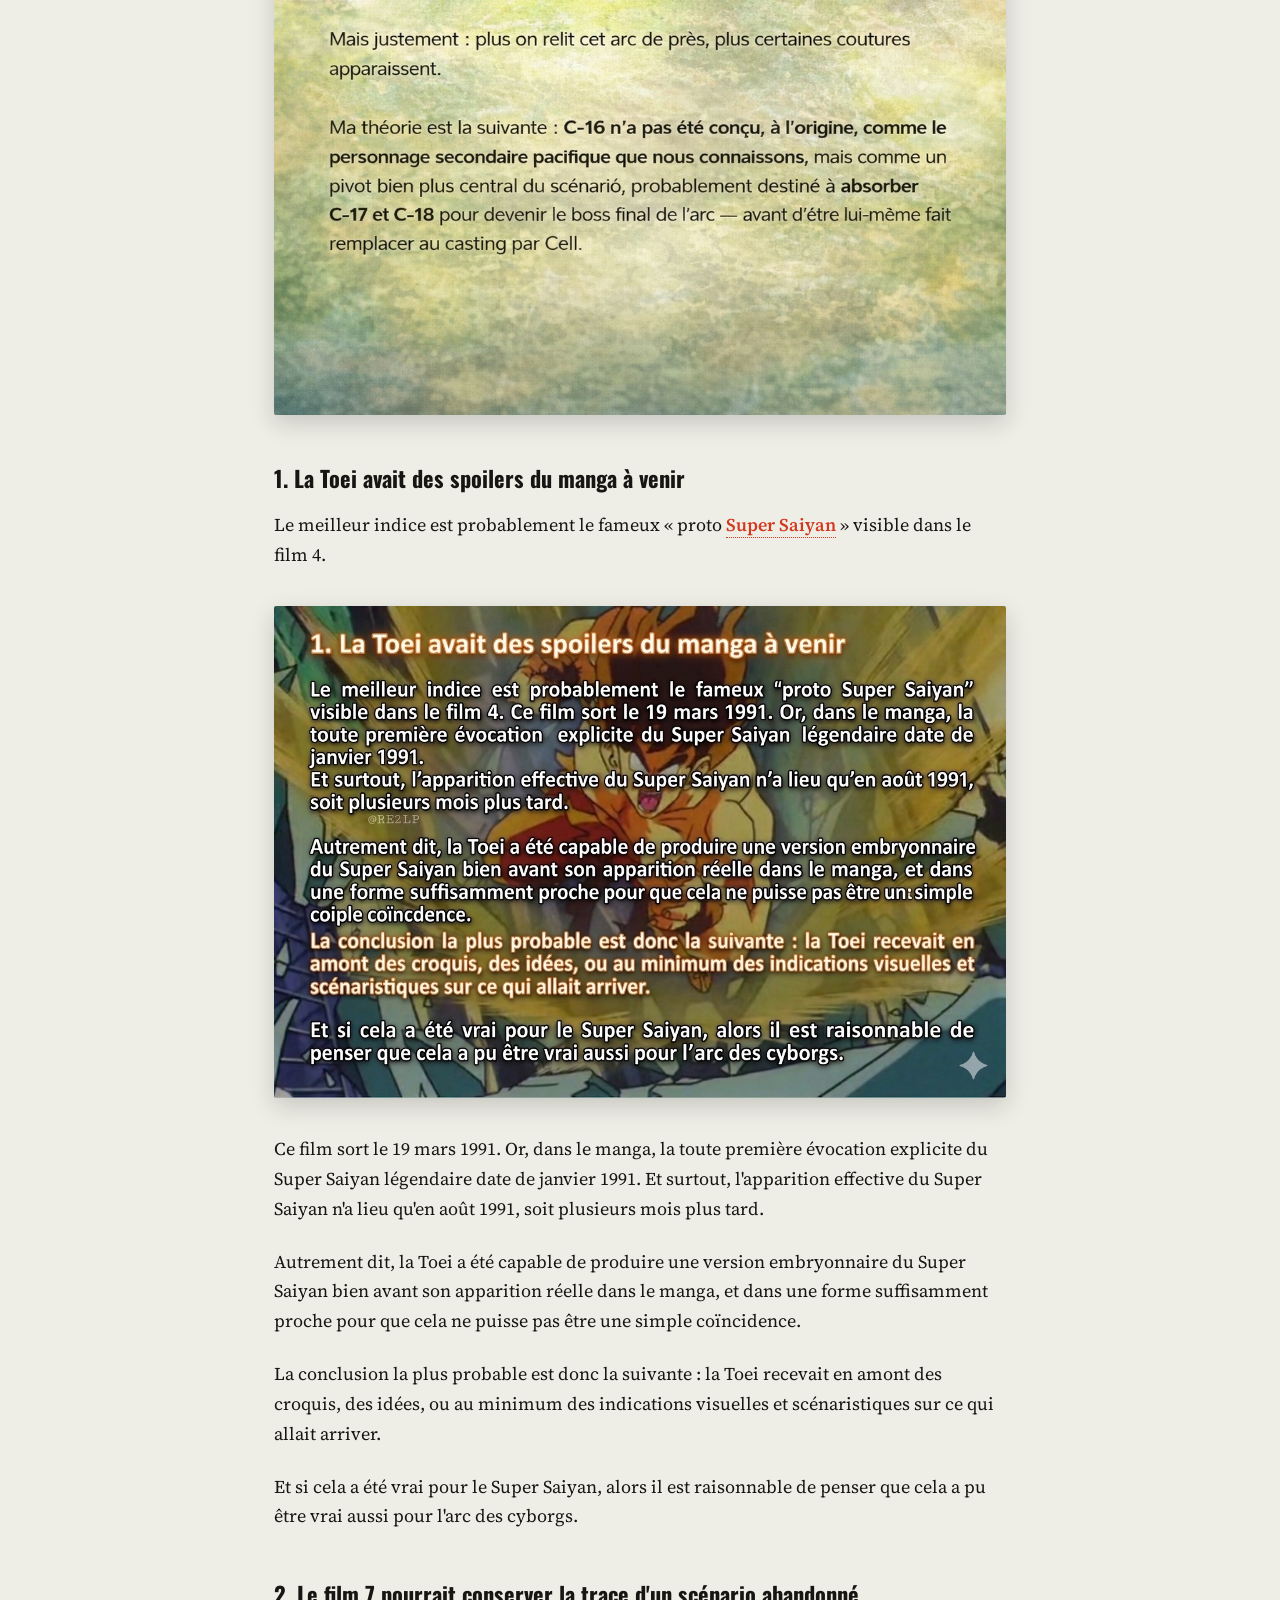
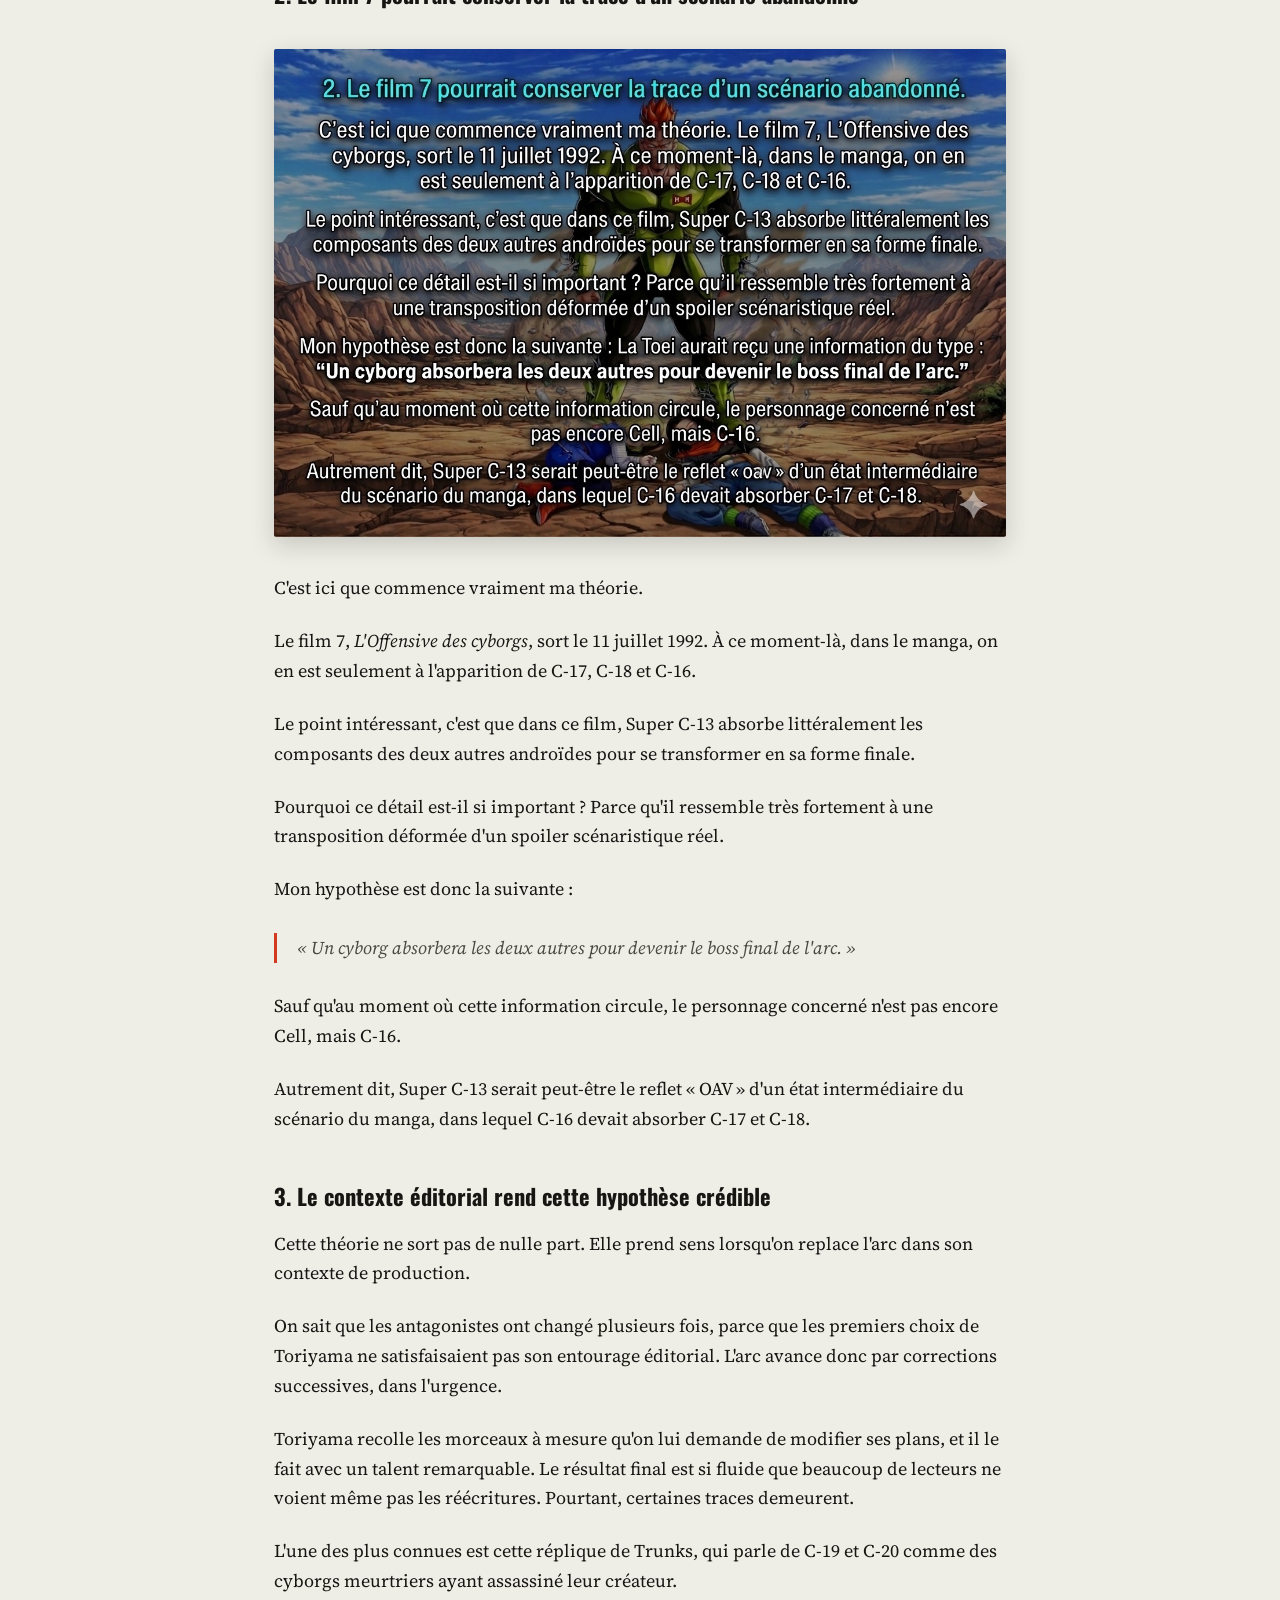
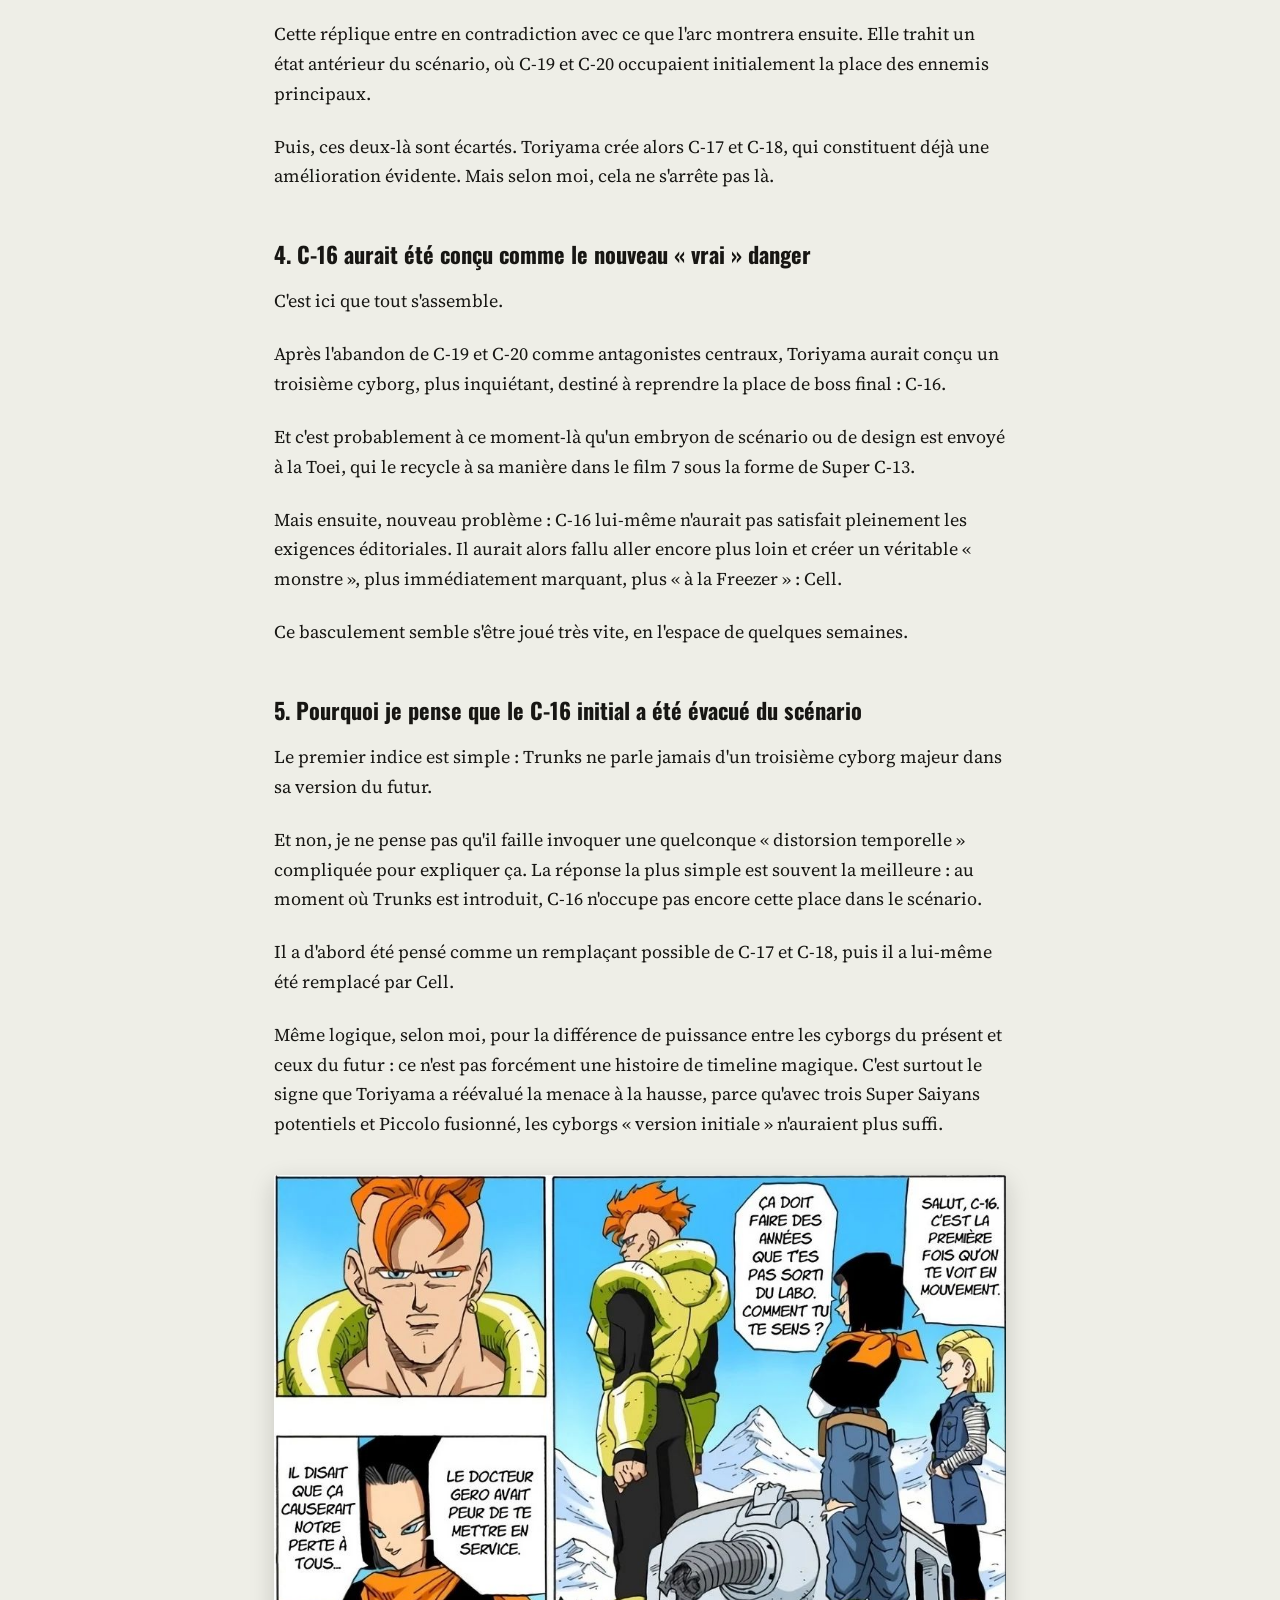
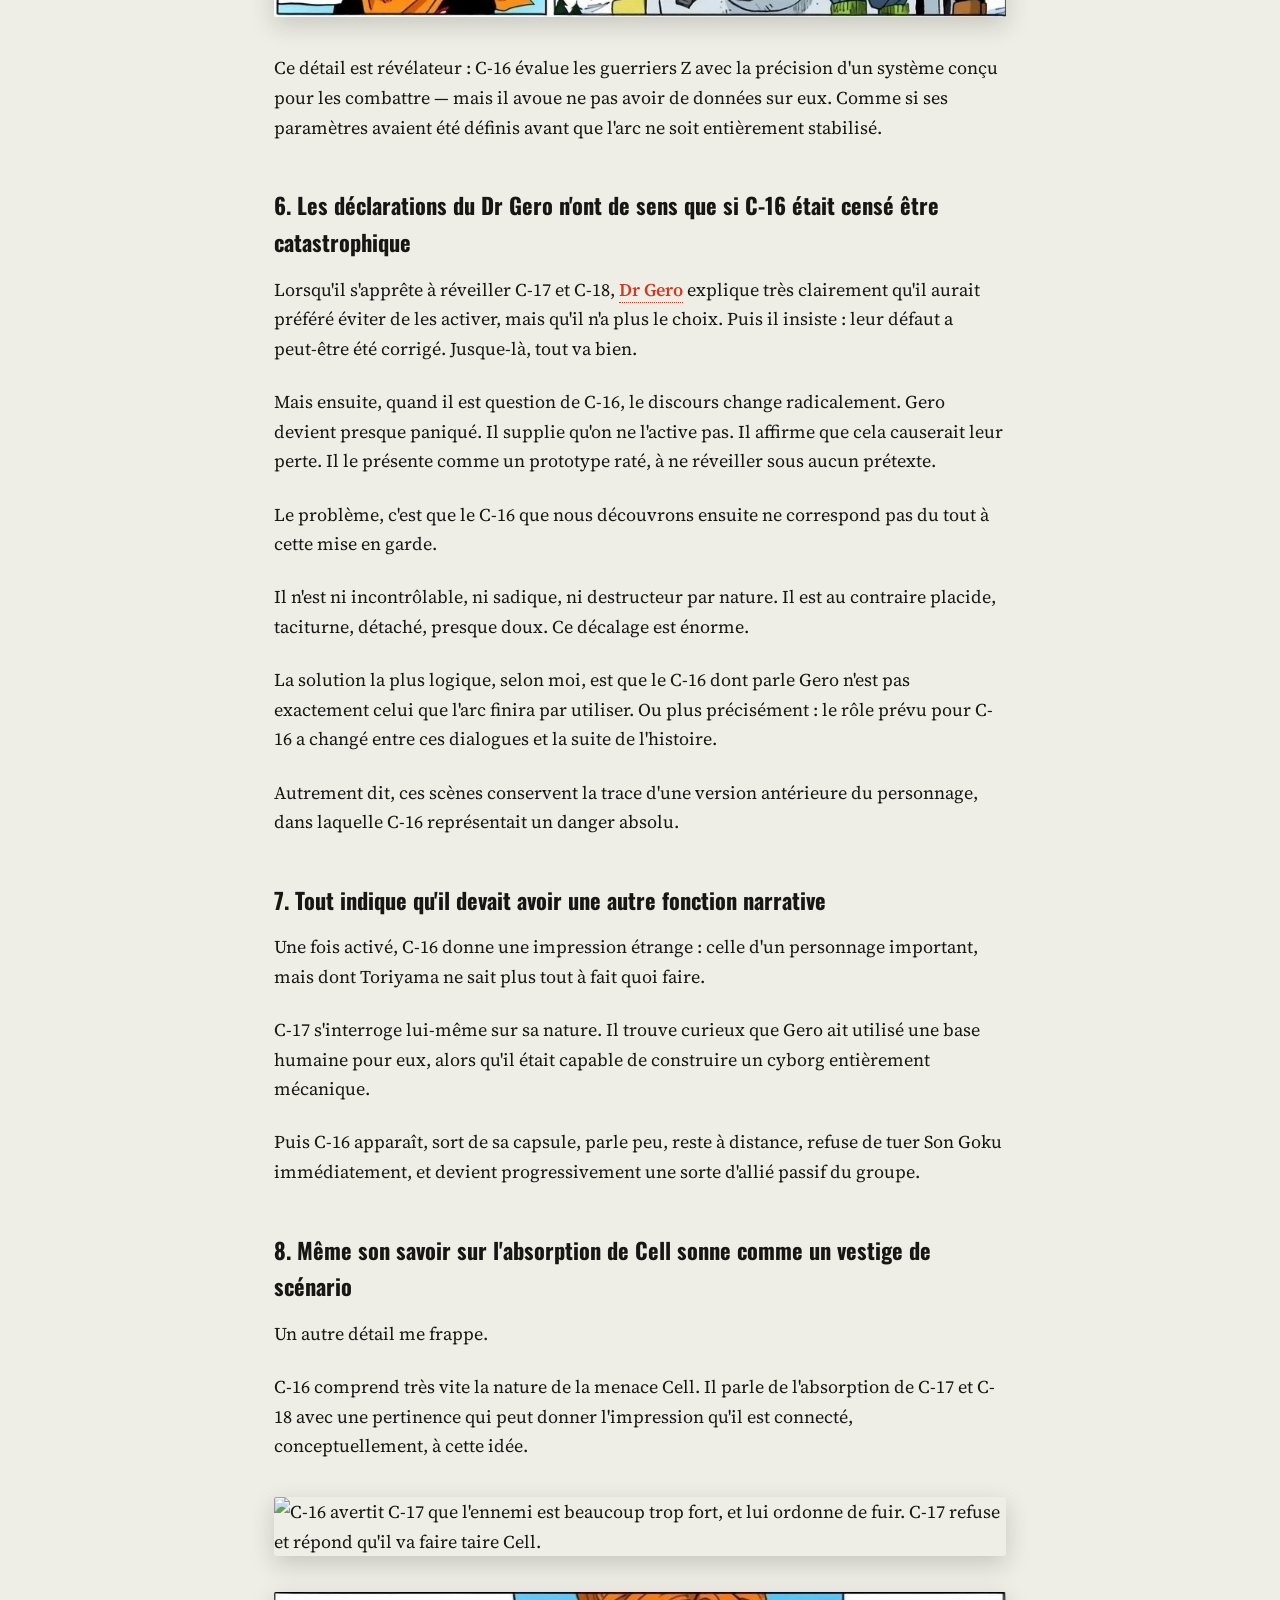
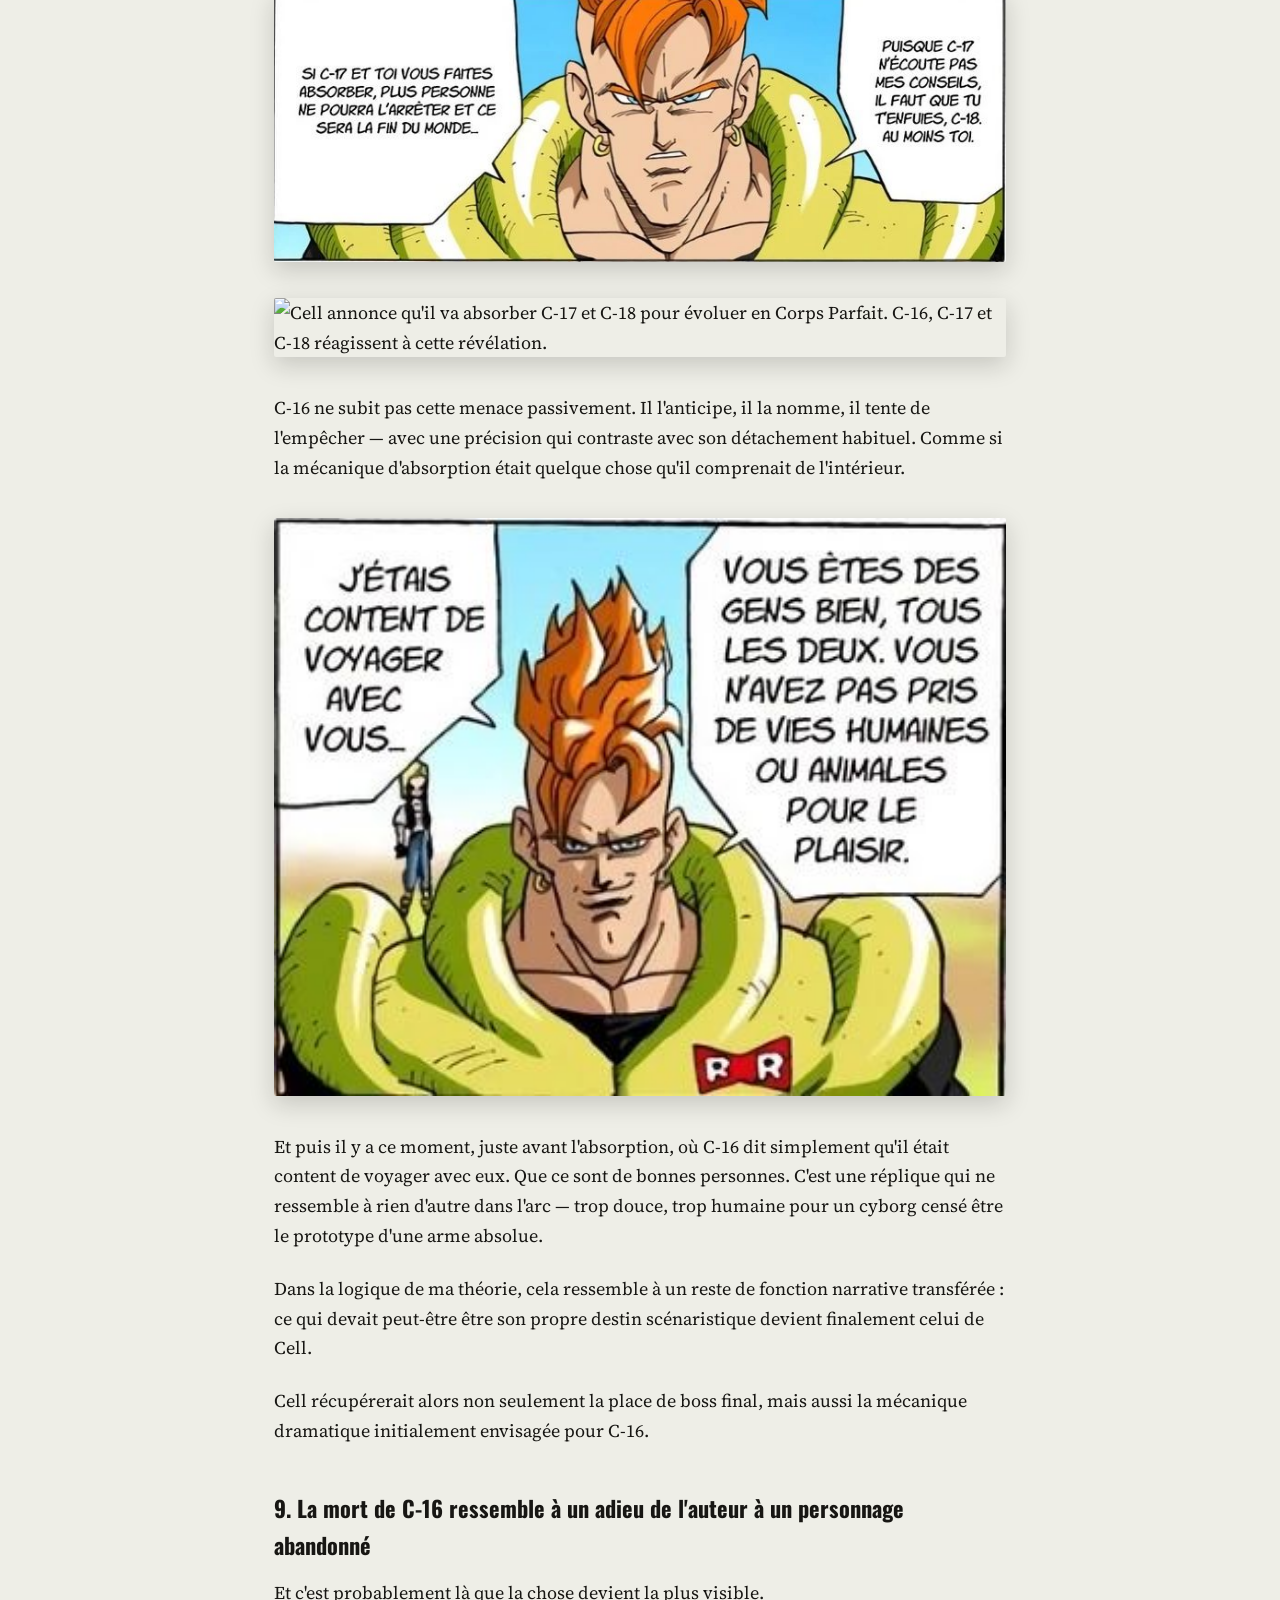
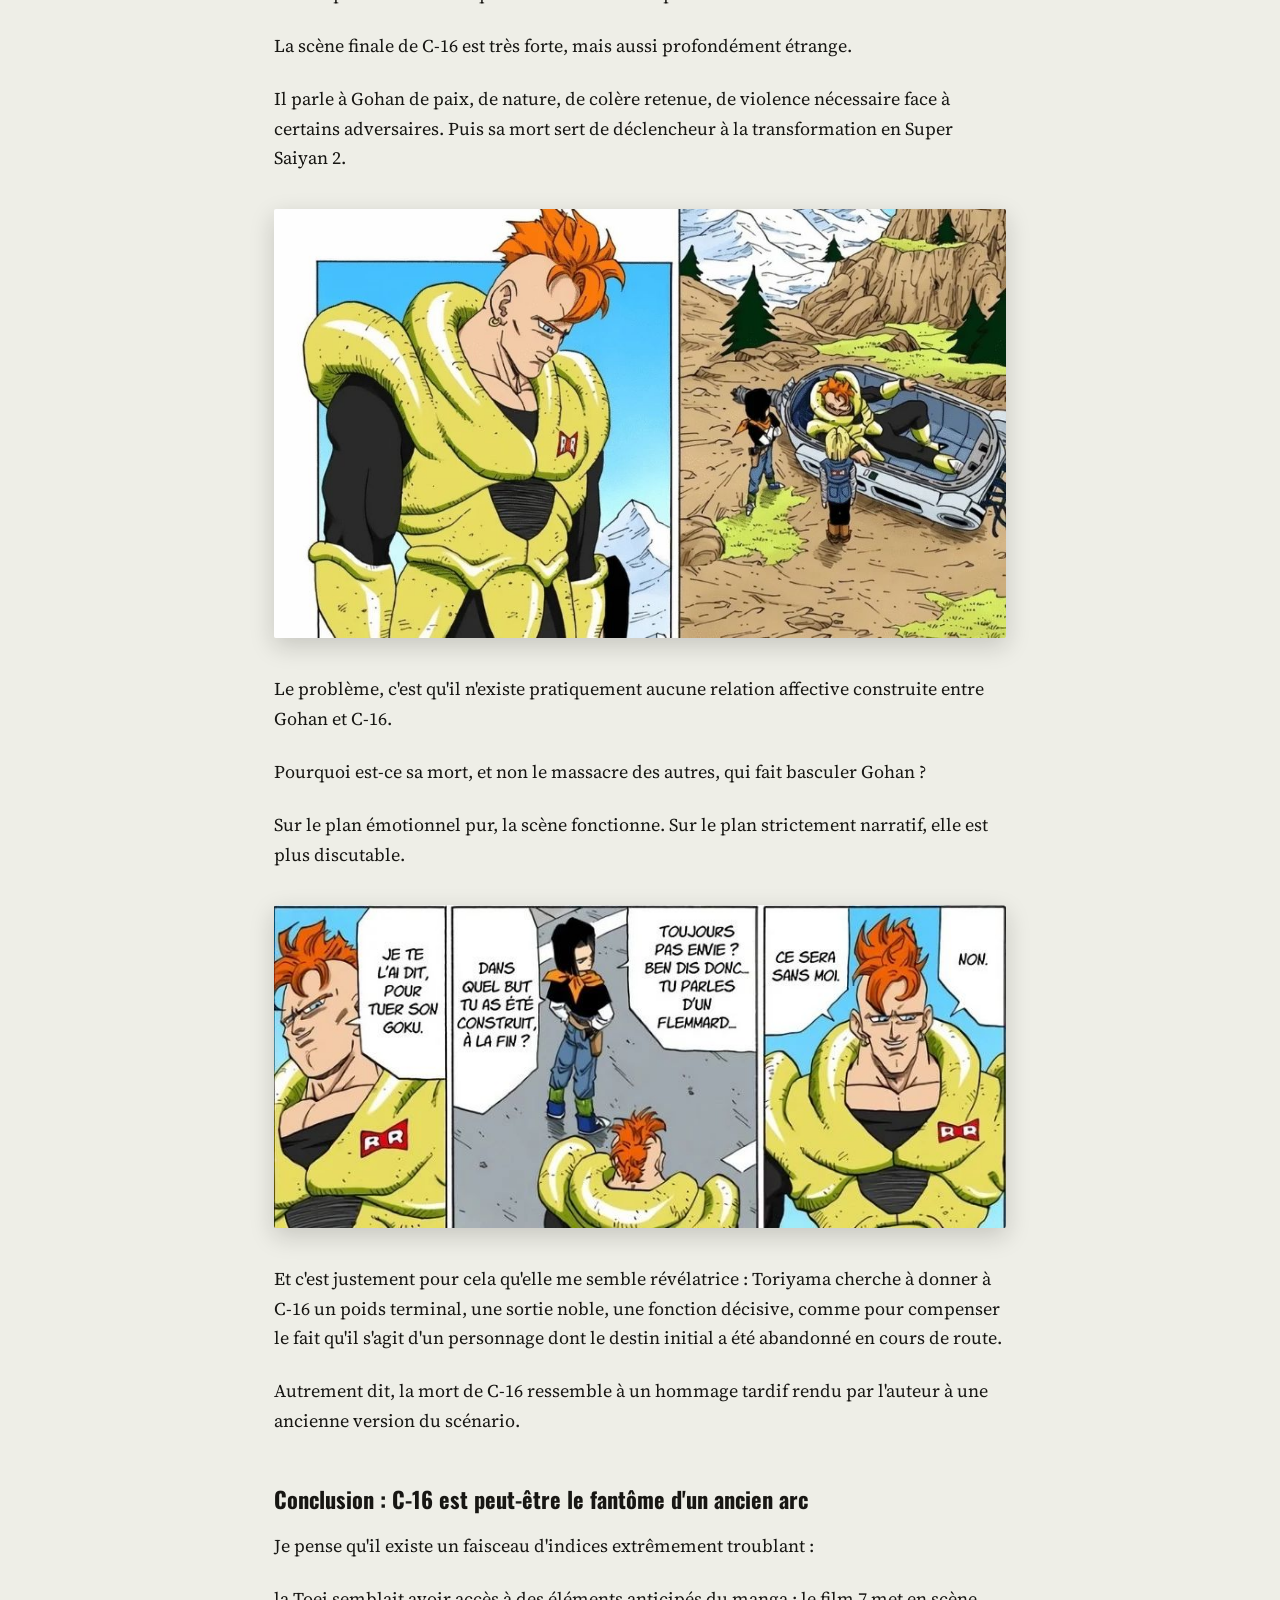
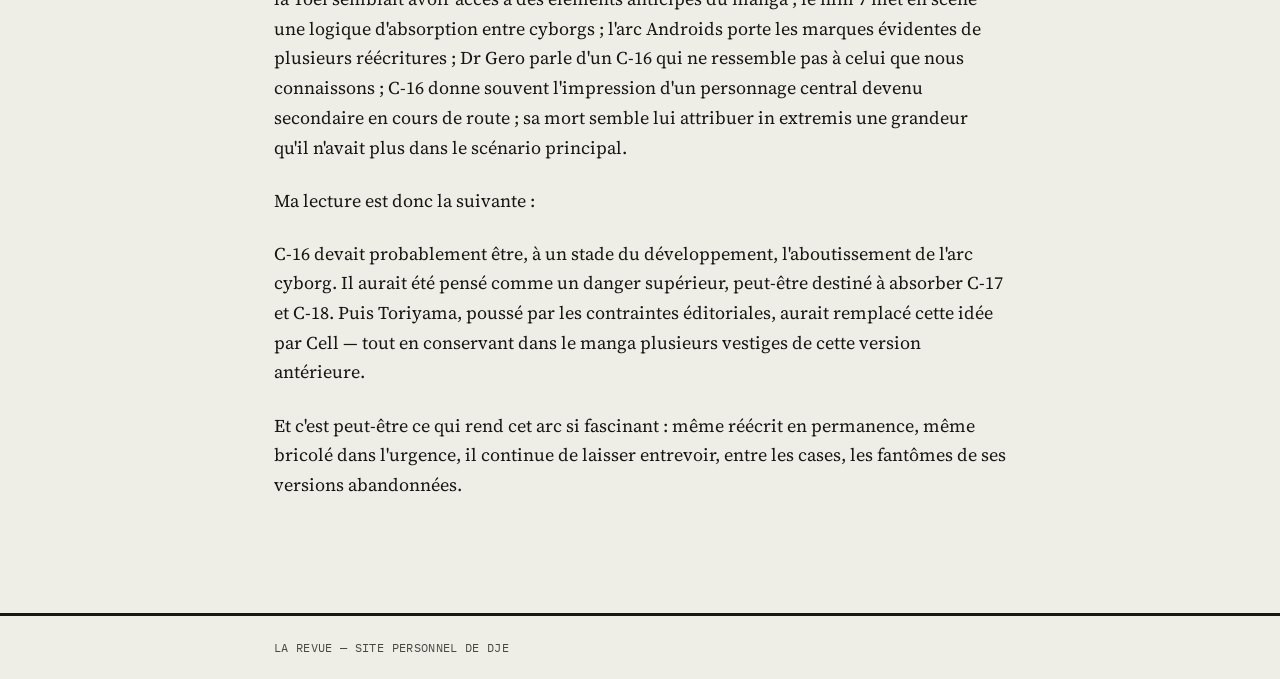
==== commit 720c77fc: "Update article-c16.html" ====
--- a/article-c16.html
+++ b/article-c16.html
@@ -136,7 +136,7 @@
     <p>Même logique, selon moi, pour la différence de puissance entre les cyborgs du présent et ceux du futur : ce n'est pas forcément une histoire de timeline magique. C'est surtout le signe que Toriyama a réévalué la menace à la hausse, parce qu'avec trois Super Saiyans potentiels et Piccolo fusionné, les cyborgs « version initiale » n'auraient plus suffi.</p>
 
     <figure>
-      <img src="fichiers/images/c16-question-goku.jpg" alt="C-16 indique que l'un des guerriers Z est à peu près au même niveau que C-17 et C-18, mais qu'il n'a pas d'information sur eux dans sa base de données.">
+      <img src="files/images/c16-question-goku.jpg" alt="C-16 indique que l'un des guerriers Z est à peu près au même niveau que C-17 et C-18, mais qu'il n'a pas d'information sur eux dans sa base de données.">
     </figure>
 
     <p>
@@ -166,15 +166,15 @@
     <p>C-16 comprend très vite la nature de la menace Cell. Il parle de l'absorption de C-17 et C-18 avec une pertinence qui peut donner l'impression qu'il est connecté, conceptuellement, à cette idée.</p>
 
     <figure>
-      <img src="fichiers/images/c16-protégé-c17.jpg" alt="C-16 avertit C-17 que l'ennemi est beaucoup trop fort, et lui ordonne de fuir. C-17 refuse et répond qu'il va faire taire Cell.">
-    </figure>
-
-    <figure>
-      <img src="fichiers/images/c16-enfuis-toi-c18.jpg" alt="C-16 explique à C-18 que si elle et C-17 se font absorber, plus personne ne pourra arrêter Cell. Il lui demande de fuir, au moins elle.">
-    </figure>
-
-    <figure>
-      <img src="fichiers/images/cellule-absorbe-c17-c18.jpg" alt="Cell annonce qu'il va absorber C-17 et C-18 pour évoluer en Corps Parfait. C-16, C-17 et C-18 réagissent à cette révélation.">
+      <img src="files/images/c16-protégé-c17.jpg" alt="C-16 avertit C-17 que l'ennemi est beaucoup trop fort, et lui ordonne de fuir. C-17 refuse et répond qu'il va faire taire Cell.">
+    </figure>
+
+    <figure>
+      <img src="files/images/c16-enfuis-toi-c18.jpg" alt="C-16 explique à C-18 que si elle et C-17 se font absorber, plus personne ne pourra arrêter Cell. Il lui demande de fuir, au moins elle.">
+    </figure>
+
+    <figure>
+      <img src="files/images/cellule-absorbe-c17-c18.jpg" alt="Cell annonce qu'il va absorber C-17 et C-18 pour évoluer en Corps Parfait. C-16, C-17 et C-18 réagissent à cette révélation.">
     </figure>
 
     <p>
@@ -185,7 +185,7 @@
     </p>
 
     <figure>
-      <img src="fichiers/images/c16-content-de-voyager.jpg" alt="C-16 dit à C-17 et C-18 qu'il était content de voyager avec eux, et qu'ils n'ont jamais pris de vies humaines ou animales pour le plaisir.">
+      <img src="files/images/c16-content-de-voyager.jpg" alt="C-16 dit à C-17 et C-18 qu'il était content de voyager avec eux, et qu'ils n'ont jamais pris de vies humaines ou animales pour le plaisir.">
     </figure>
 
     <p>
@@ -204,7 +204,7 @@
     <p>Il parle à Gohan de paix, de nature, de colère retenue, de violence nécessaire face à certains adversaires. Puis sa mort sert de déclencheur à la transformation en Super Saiyan 2.</p>
 
     <figure>
-      <img src="fichiers/images/c16-portrait-capsule.jpg" alt="La tête de C-16, encore vivante après que Cell l'a arrachée, dit à Gohan que ce n'est pas un crime de se battre pour une juste cause, et lui demande de protéger la nature et les animaux.">
+      <img src="files/images/c16-portrait-capsule.jpg" alt="La tête de C-16, encore vivante après que Cell l'a arrachée, dit à Gohan que ce n'est pas un crime de se battre pour une juste cause, et lui demande de protéger la nature et les animaux.">
     </figure>
 
     <p>Le problème, c'est qu'il n'existe pratiquement aucune relation affective construite entre Gohan et C-16.</p>
@@ -212,7 +212,7 @@
     <p>Sur le plan émotionnel pur, la scène fonctionne. Sur le plan strictement narratif, elle est plus discutable.</p>
 
     <figure>
-      <img src="fichiers/images/c16-ce-sera-sans-moi.jpg" alt="Cell écrase la tête de C-16 sous son pied. Gohan, ensanglanté, est au bord de la transformation. Cell lui dit de s'occuper de ses affaires.">
+      <img src="files/images/c16-ce-sera-sans-moi.jpg" alt="Cell écrase la tête de C-16 sous son pied. Gohan, ensanglanté, est au bord de la transformation. Cell lui dit de s'occuper de ses affaires.">
     </figure>
 
     <p>Et c'est justement pour cela qu'elle me semble révélatrice : Toriyama cherche à donner à C-16 un poids terminal, une sortie noble, une fonction décisive, comme pour compenser le fait qu'il s'agit d'un personnage dont le destin initial a été abandonné en cours de route.</p>
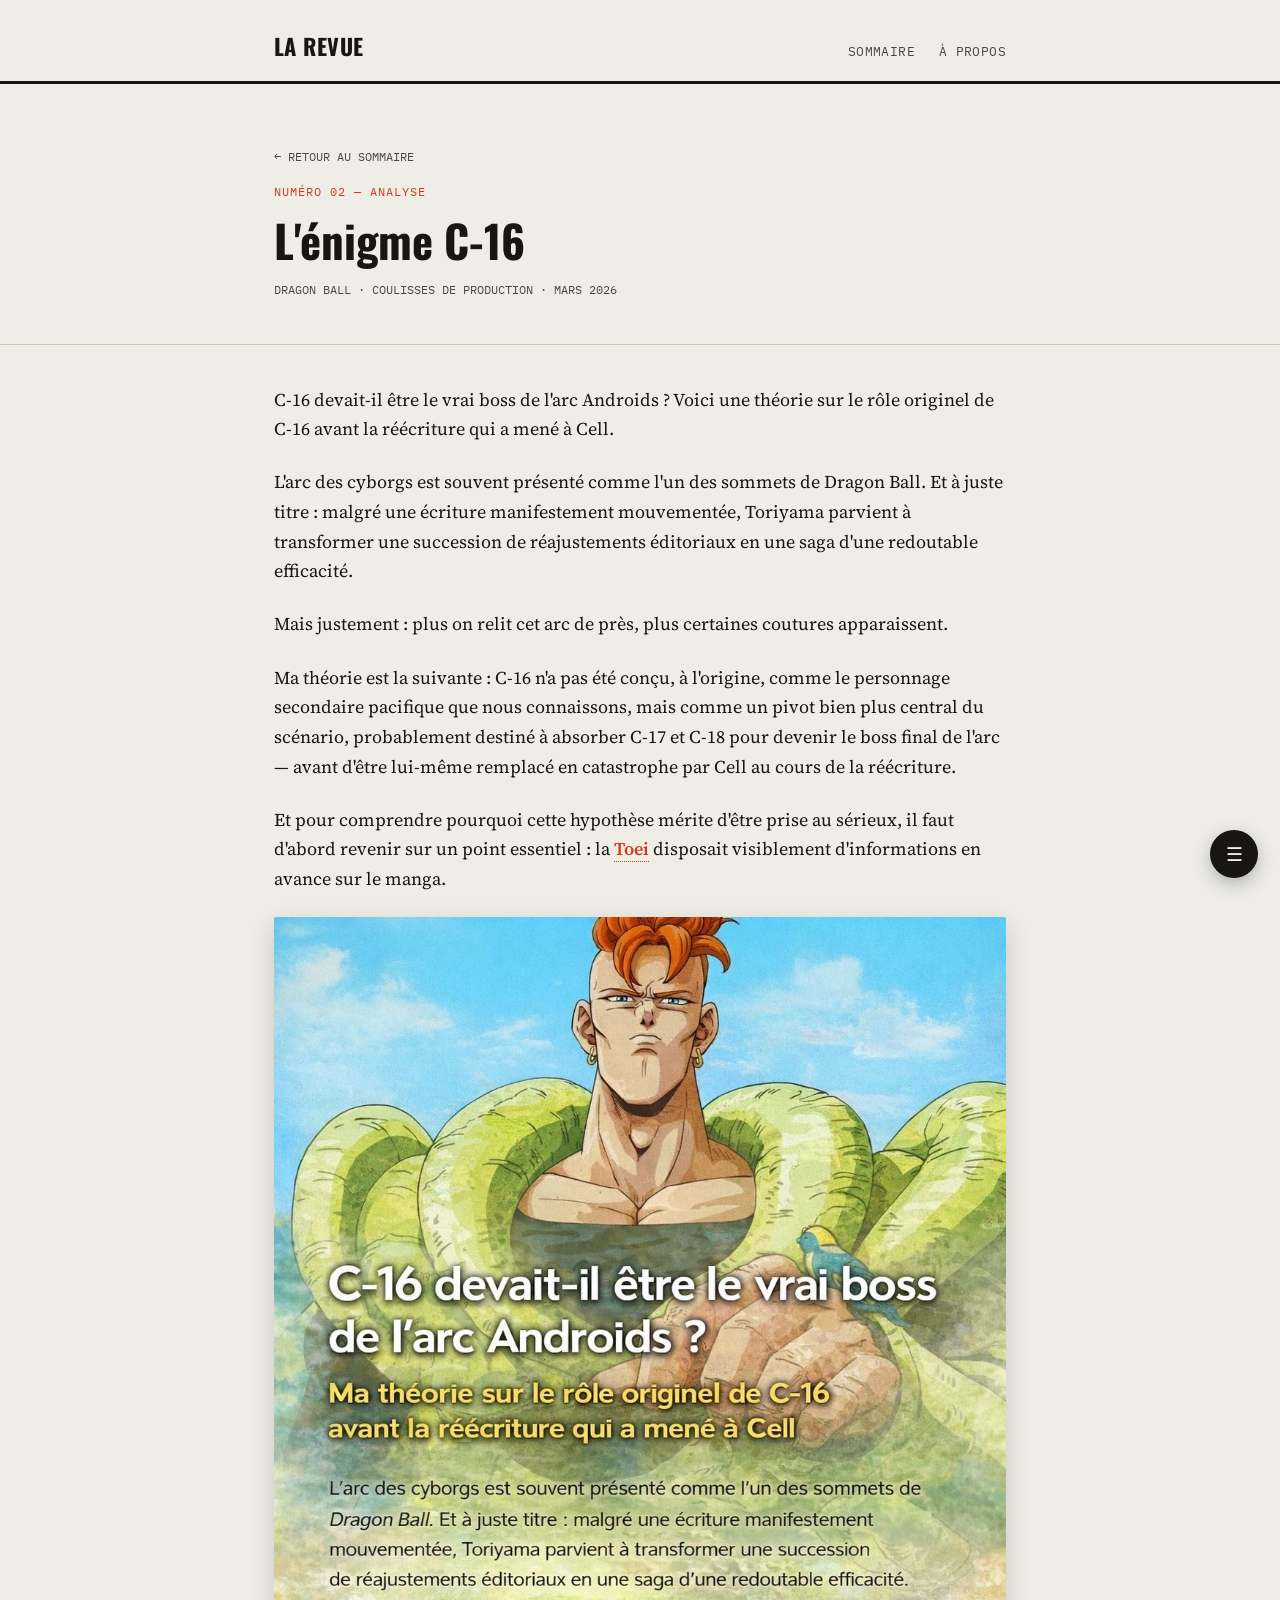
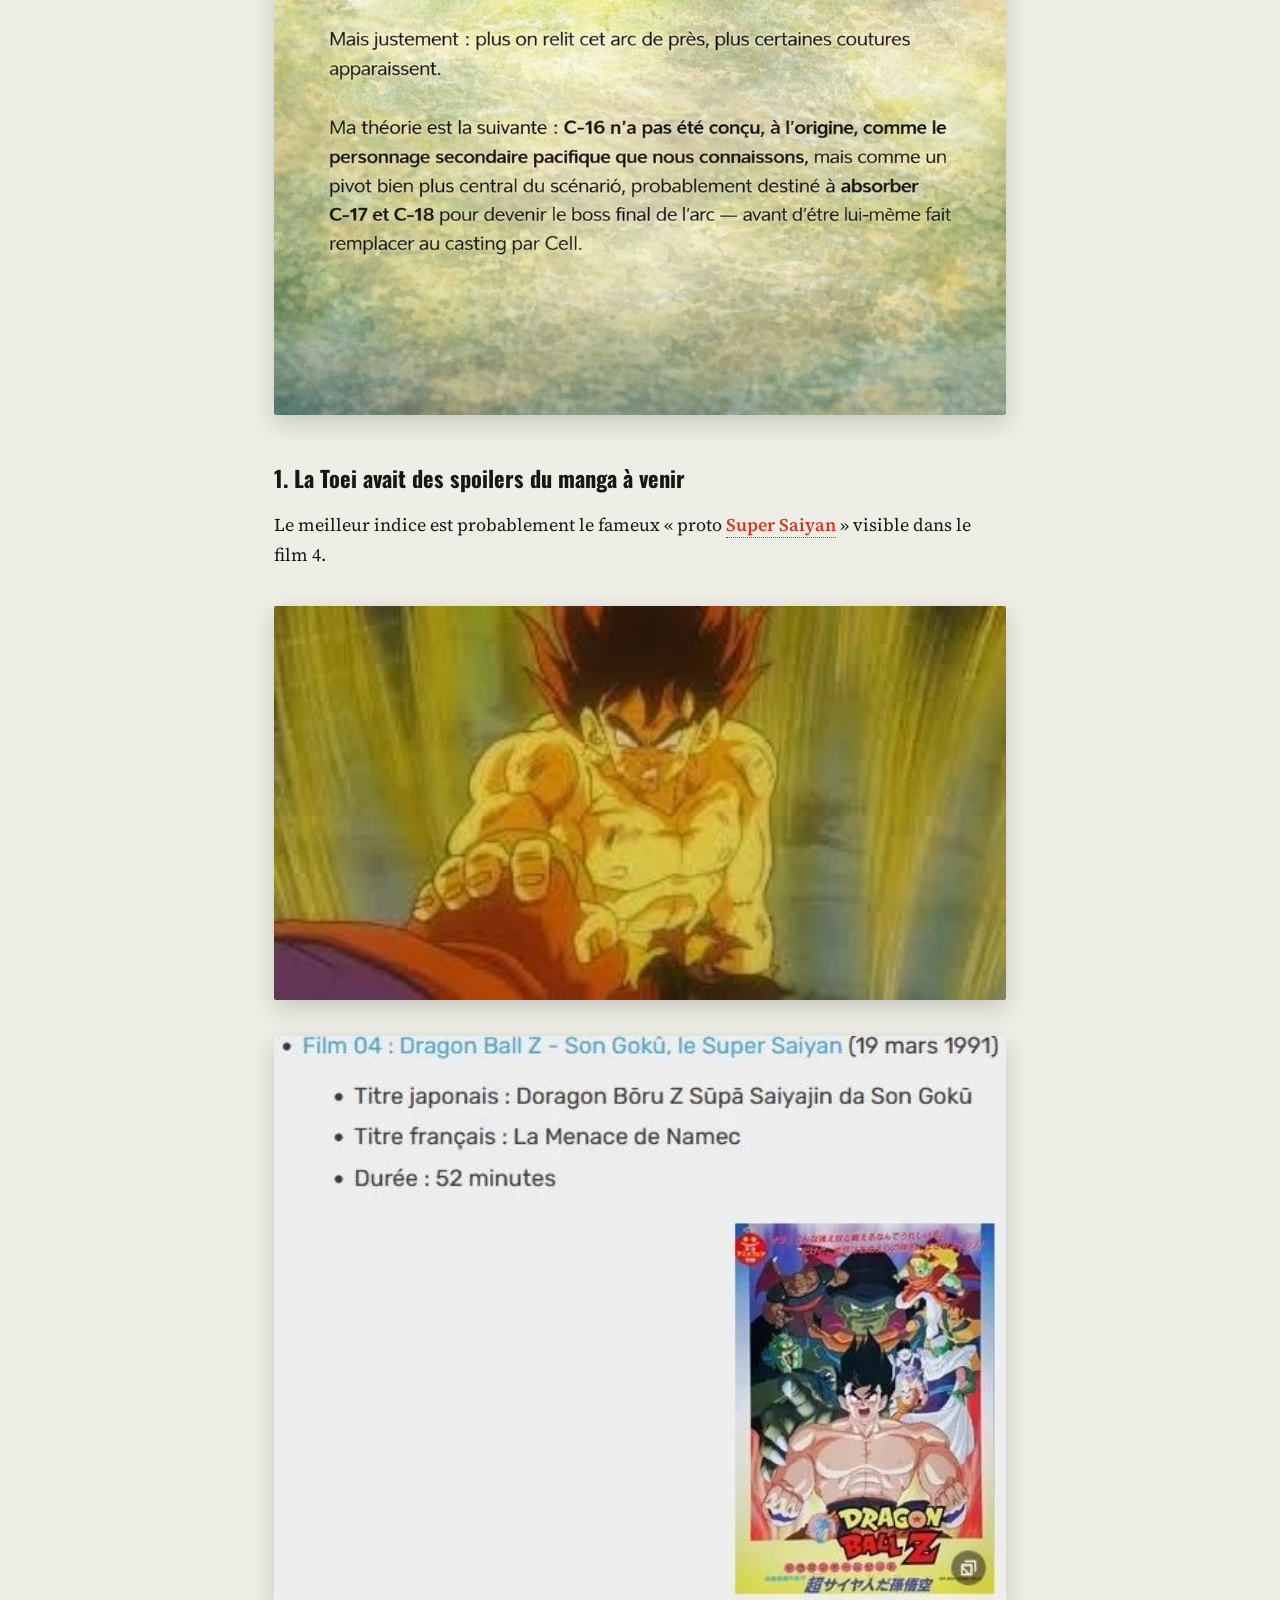
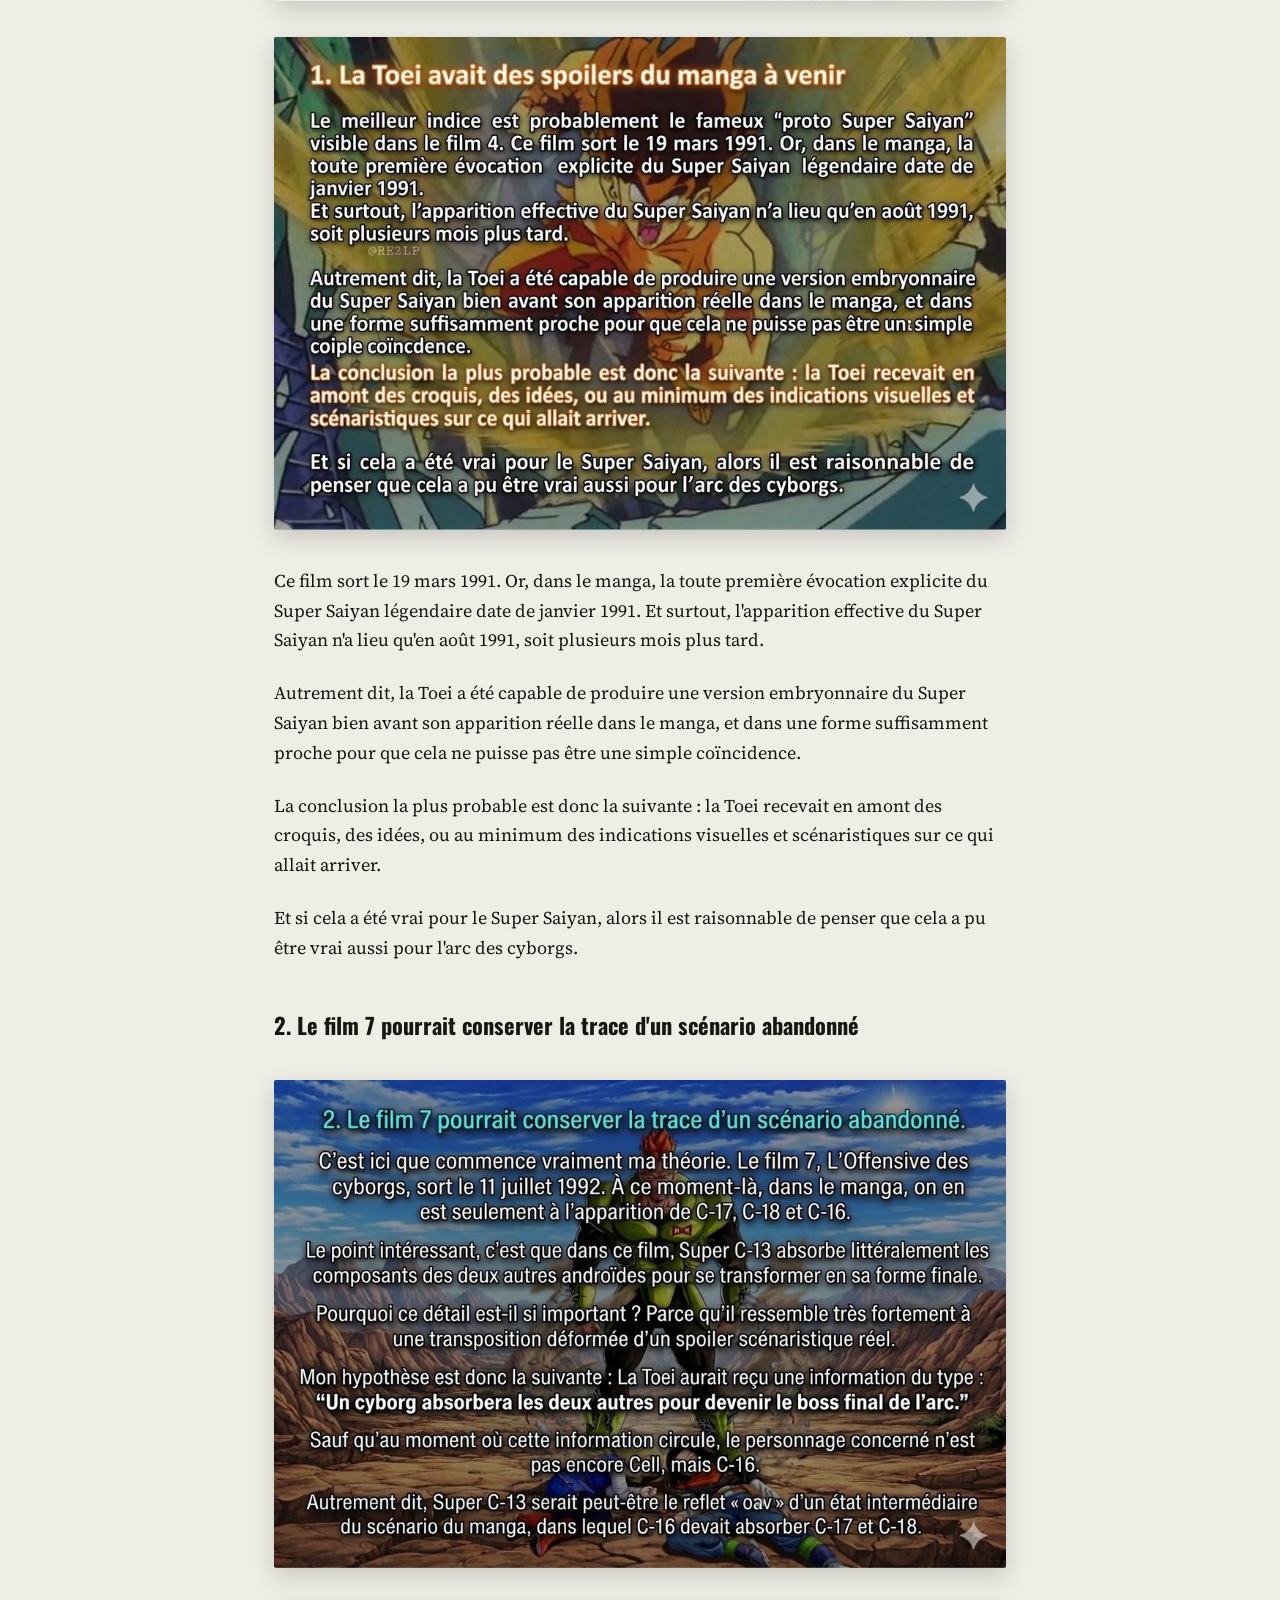
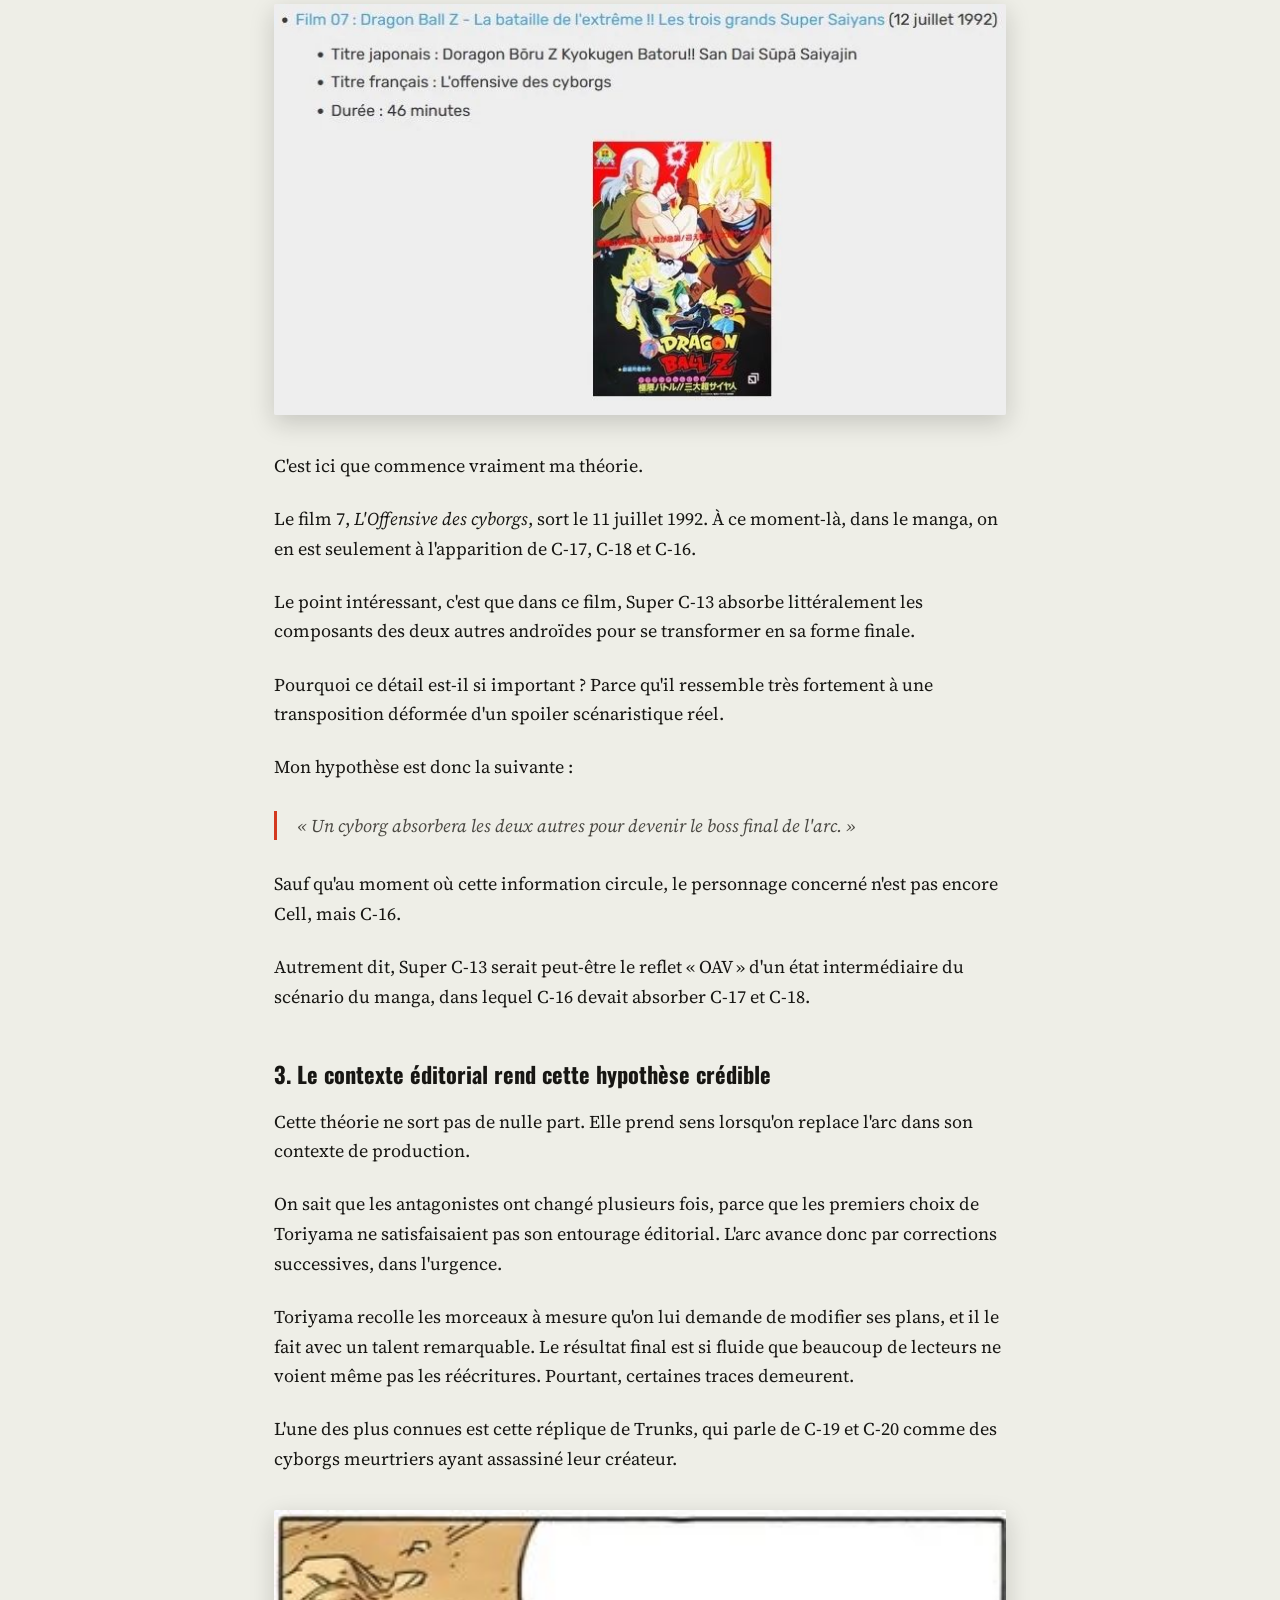
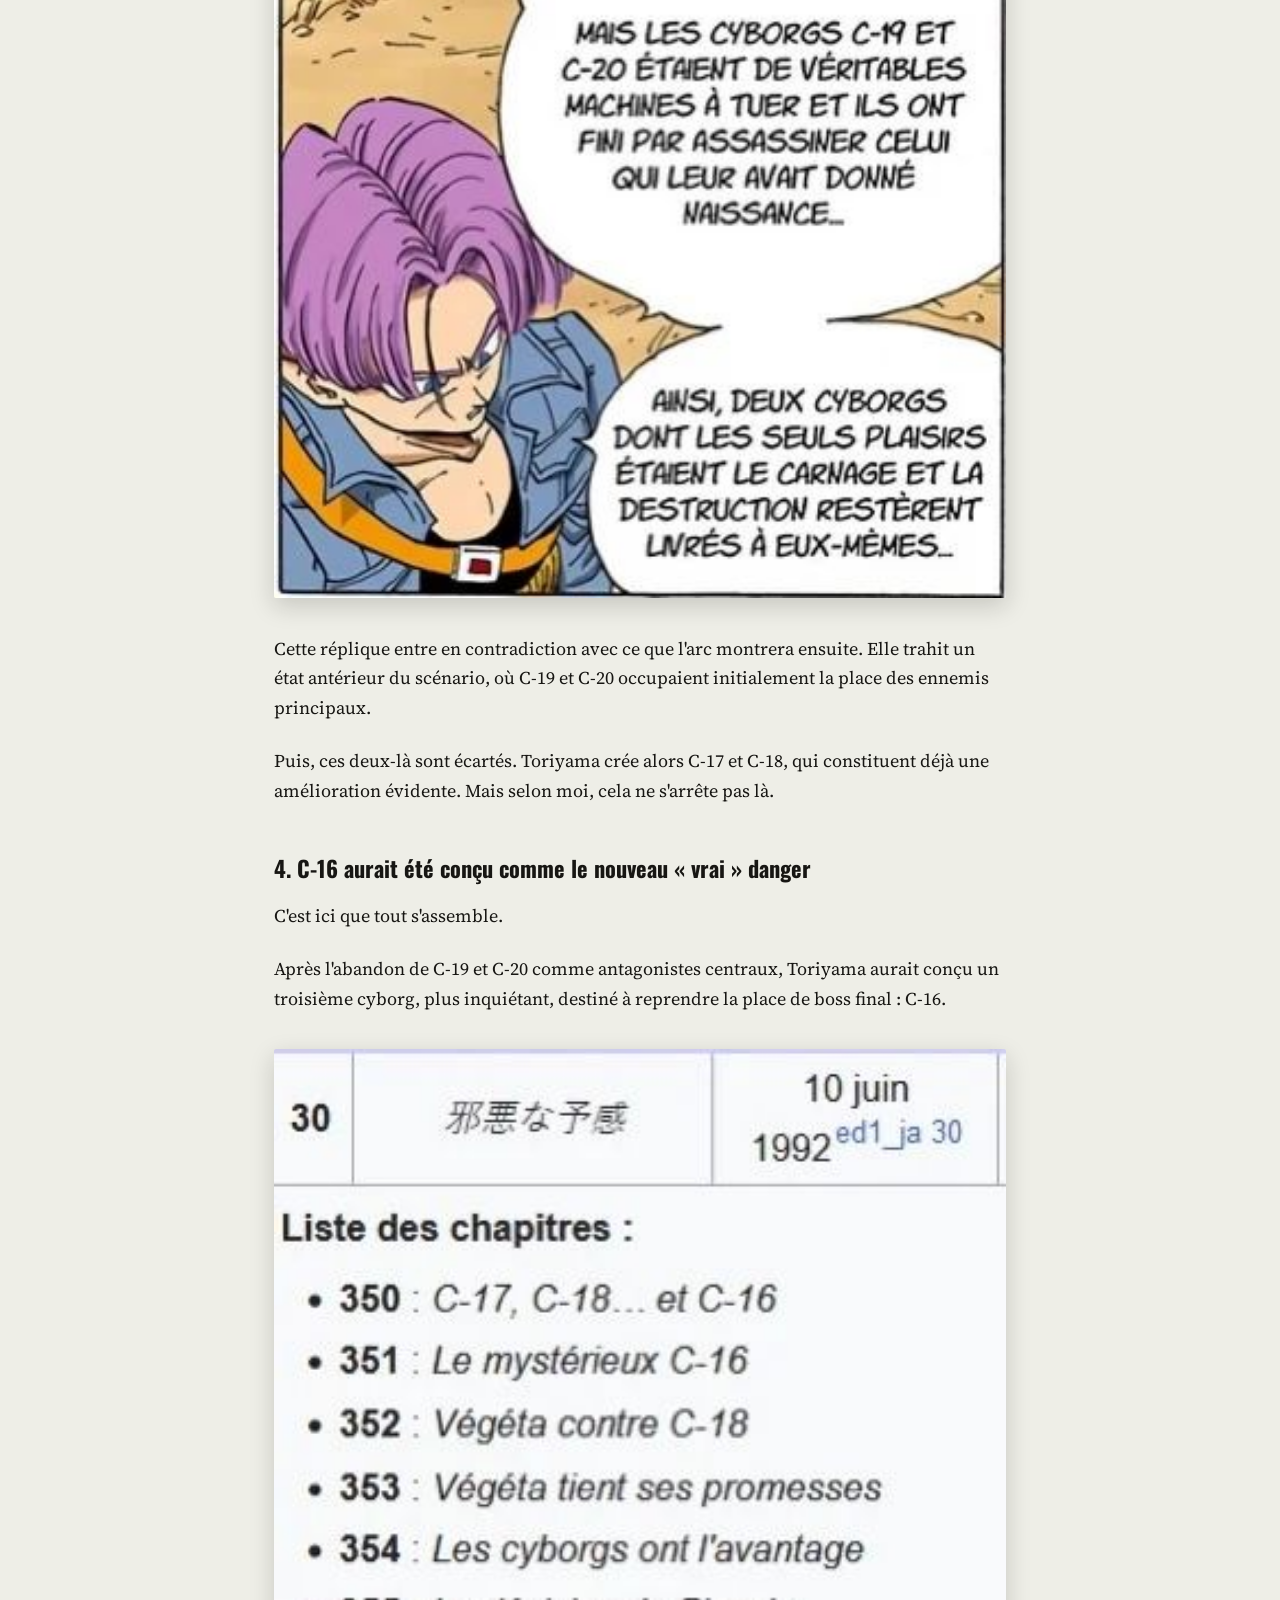
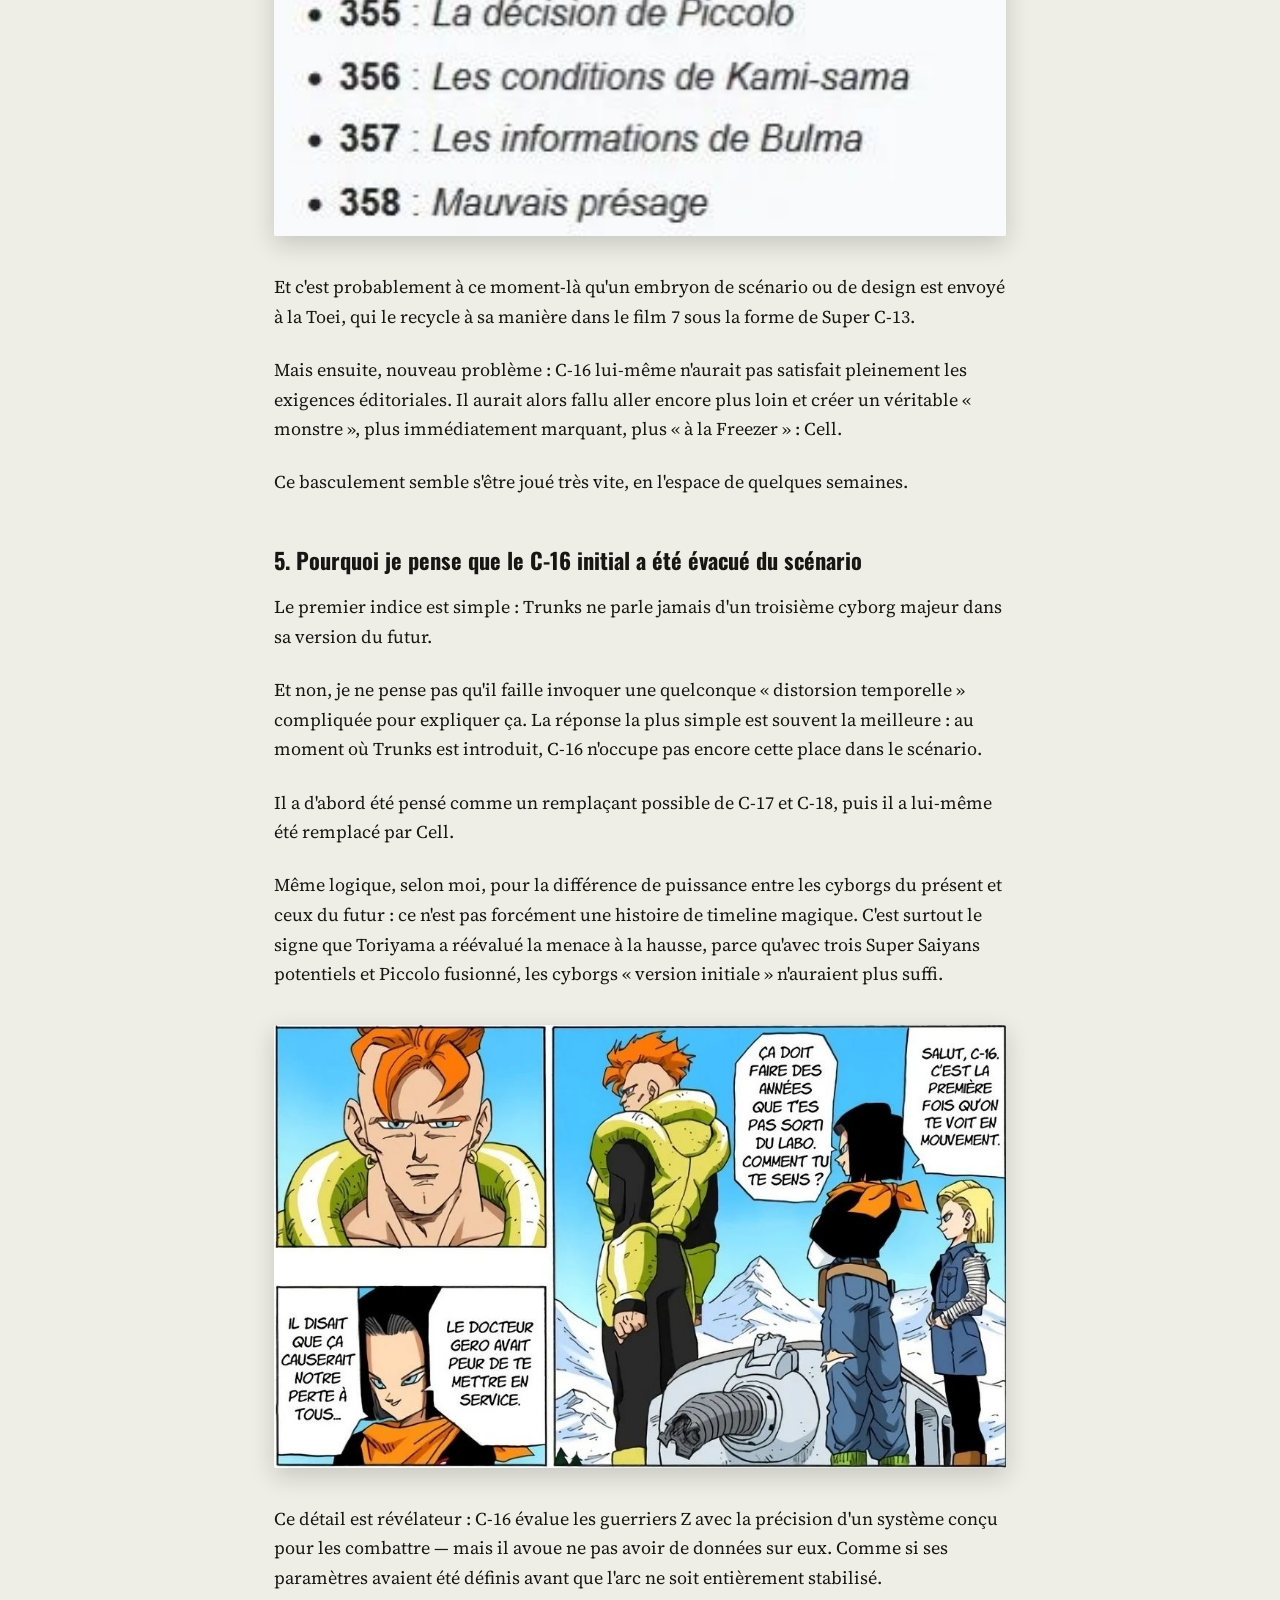
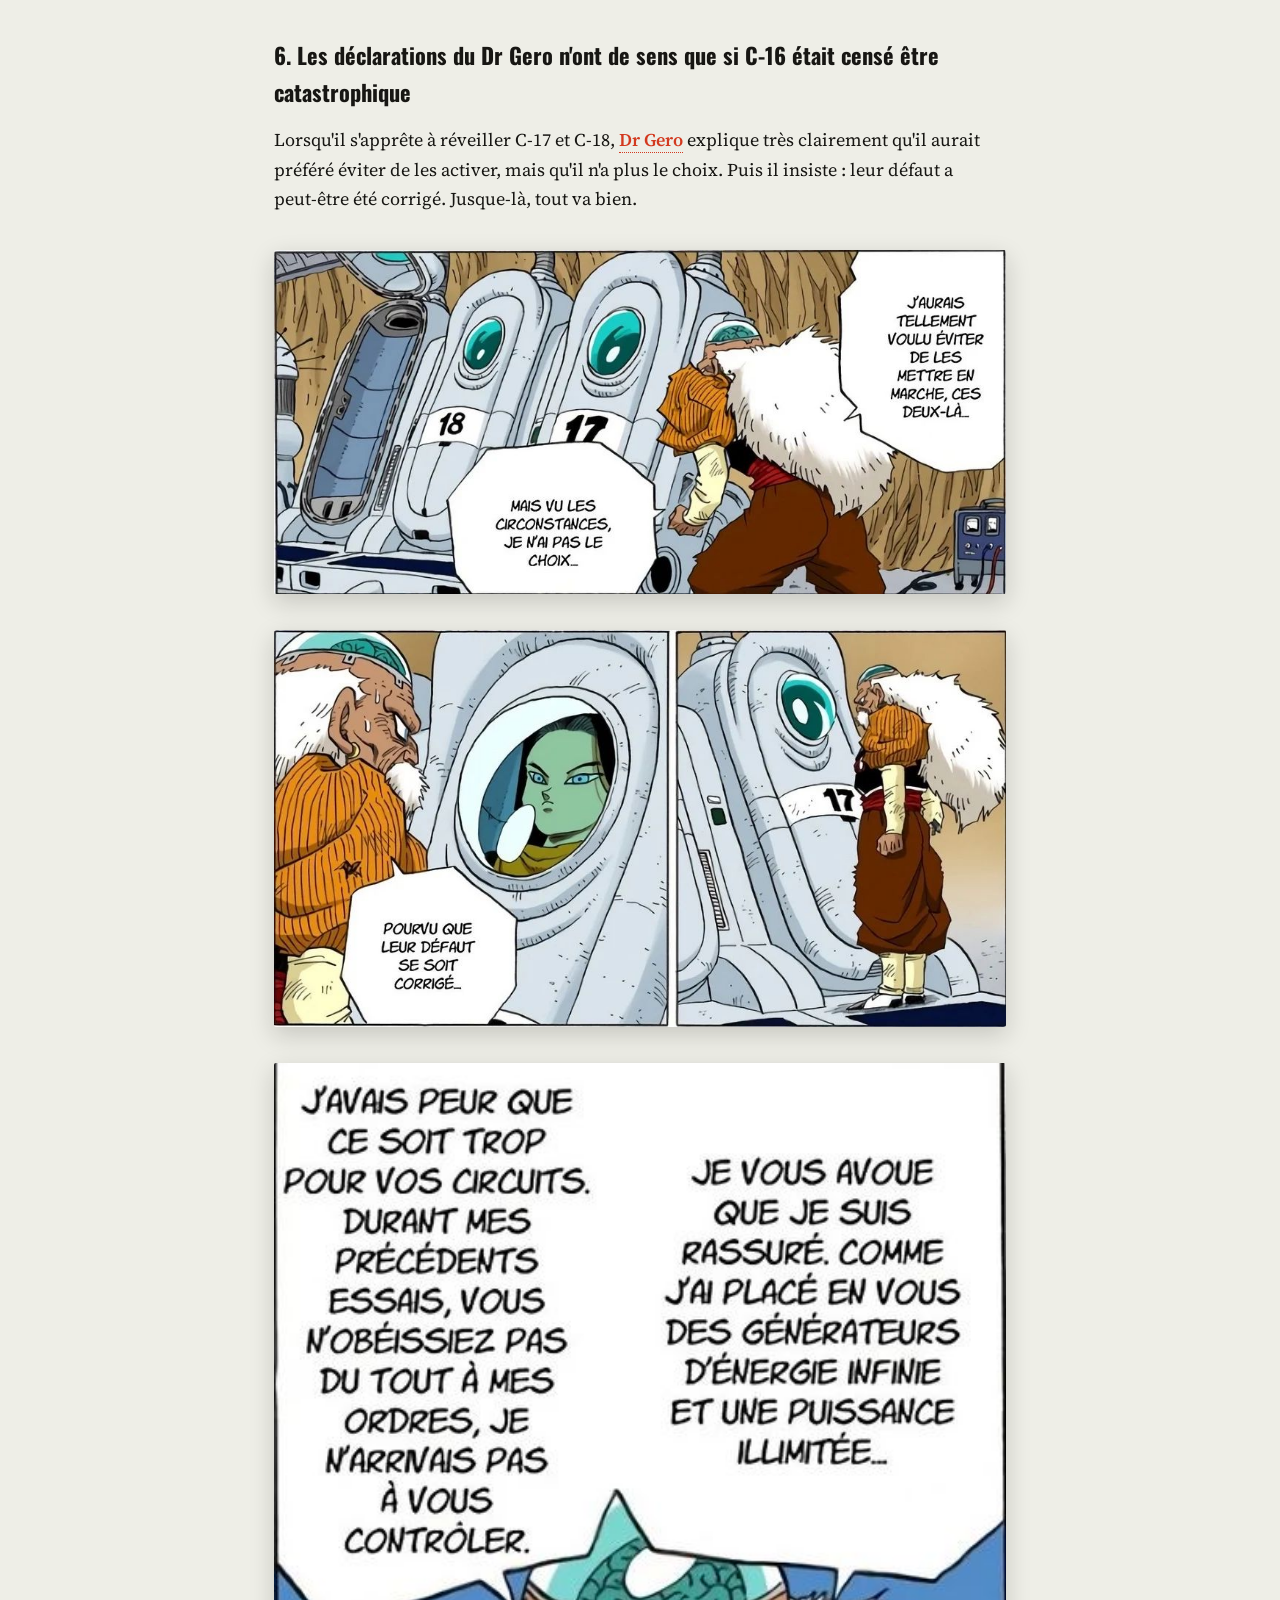
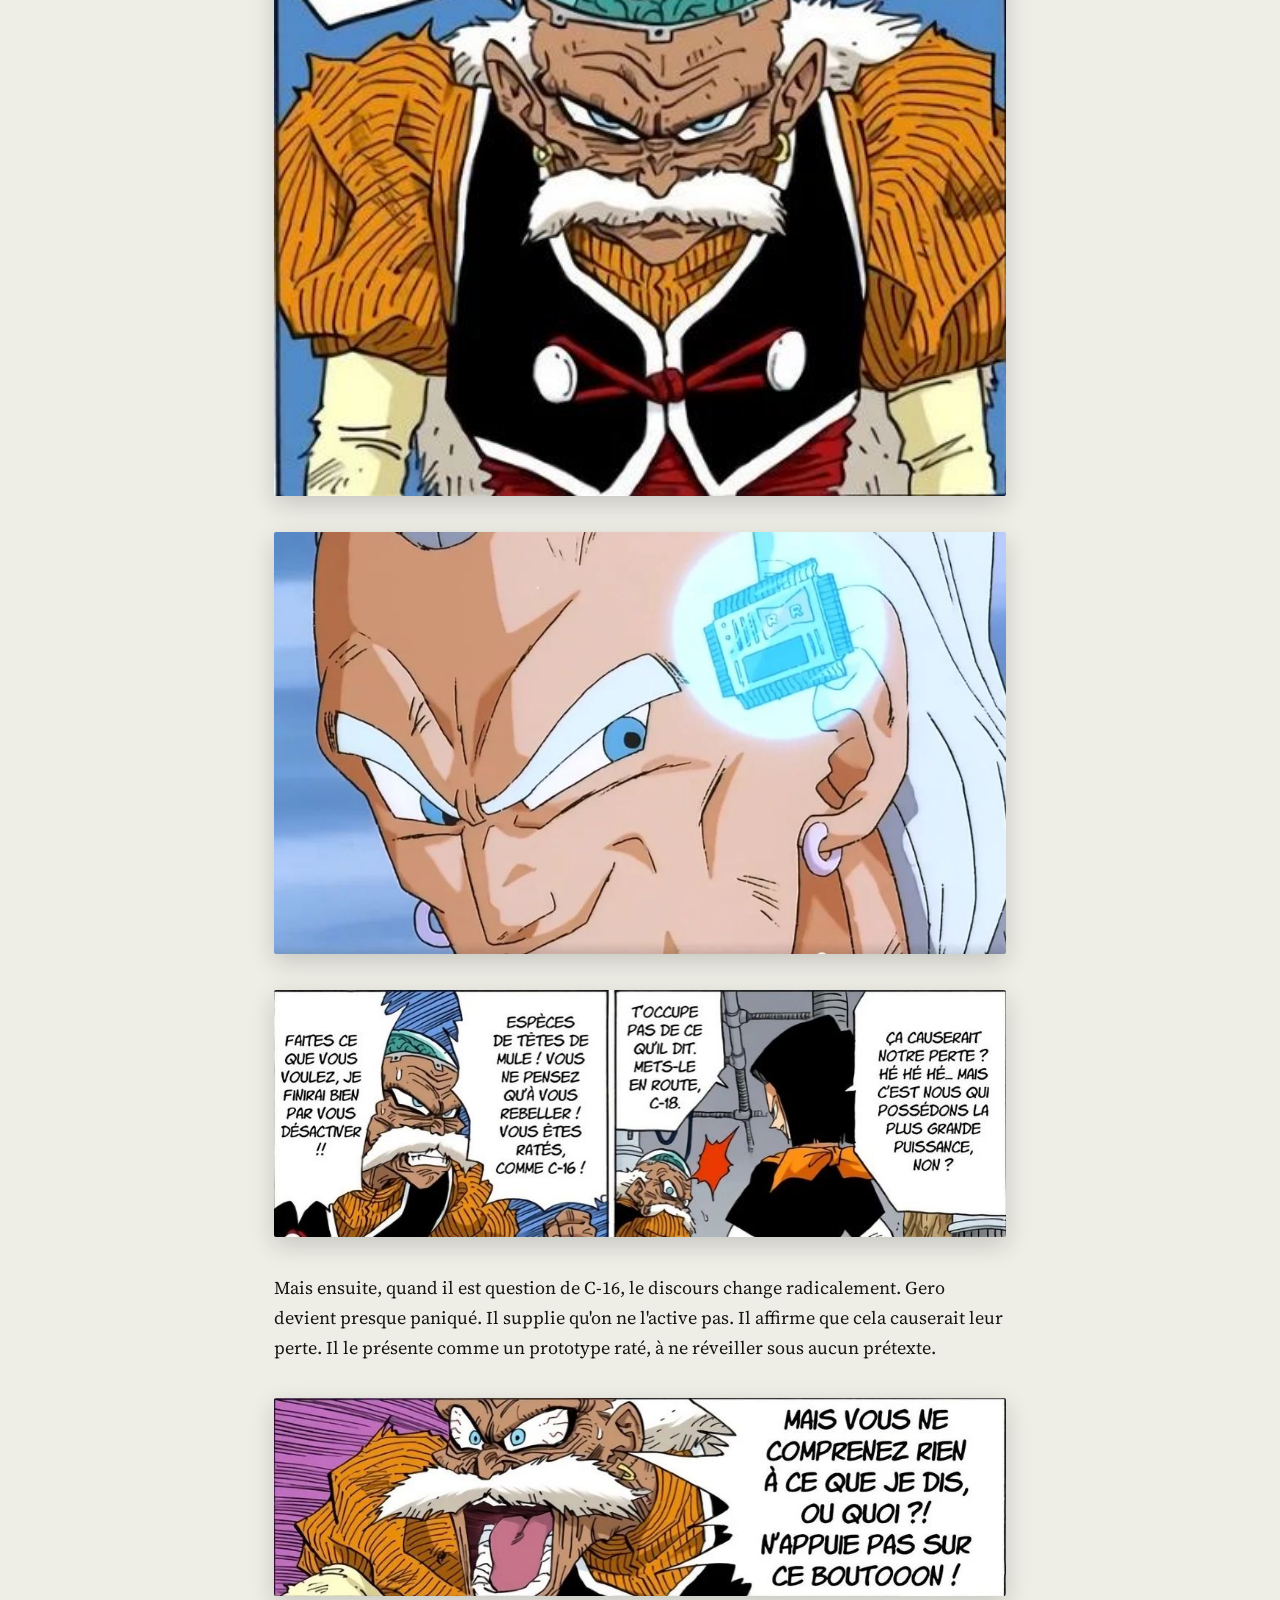
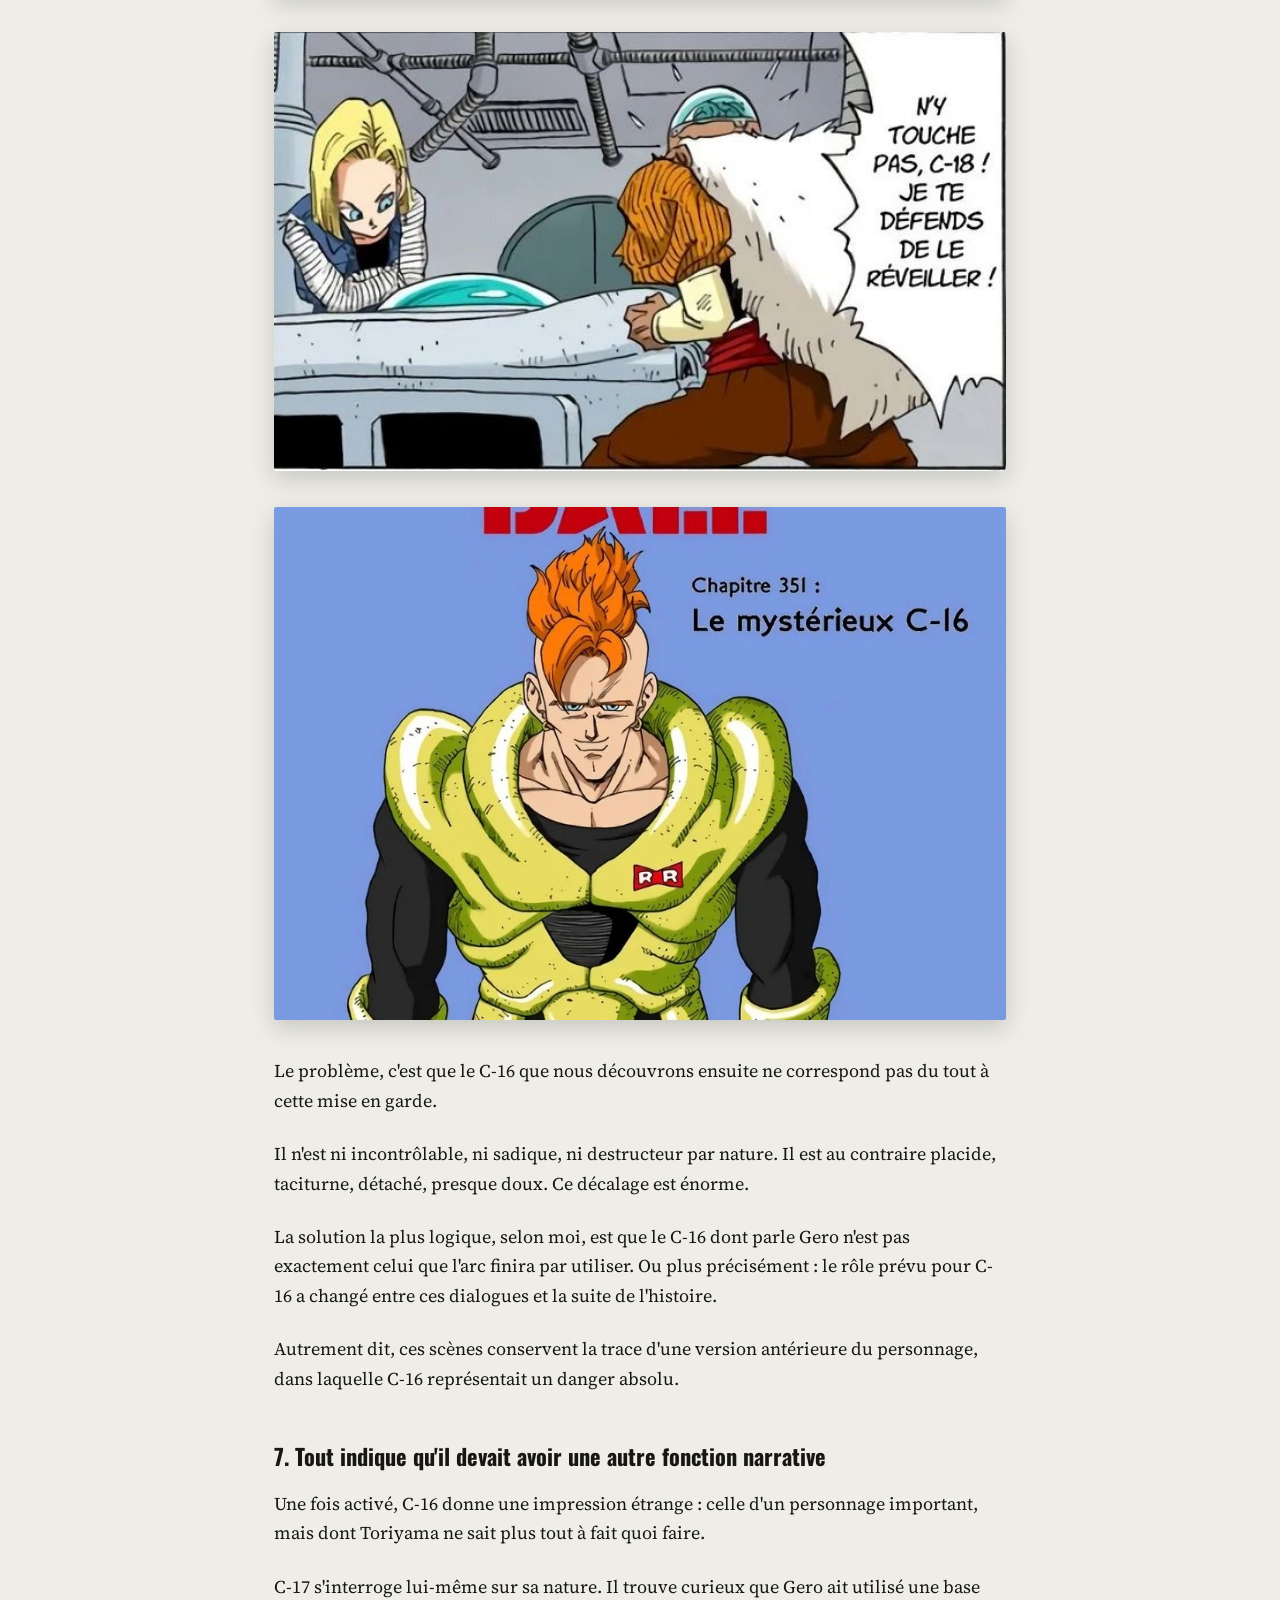
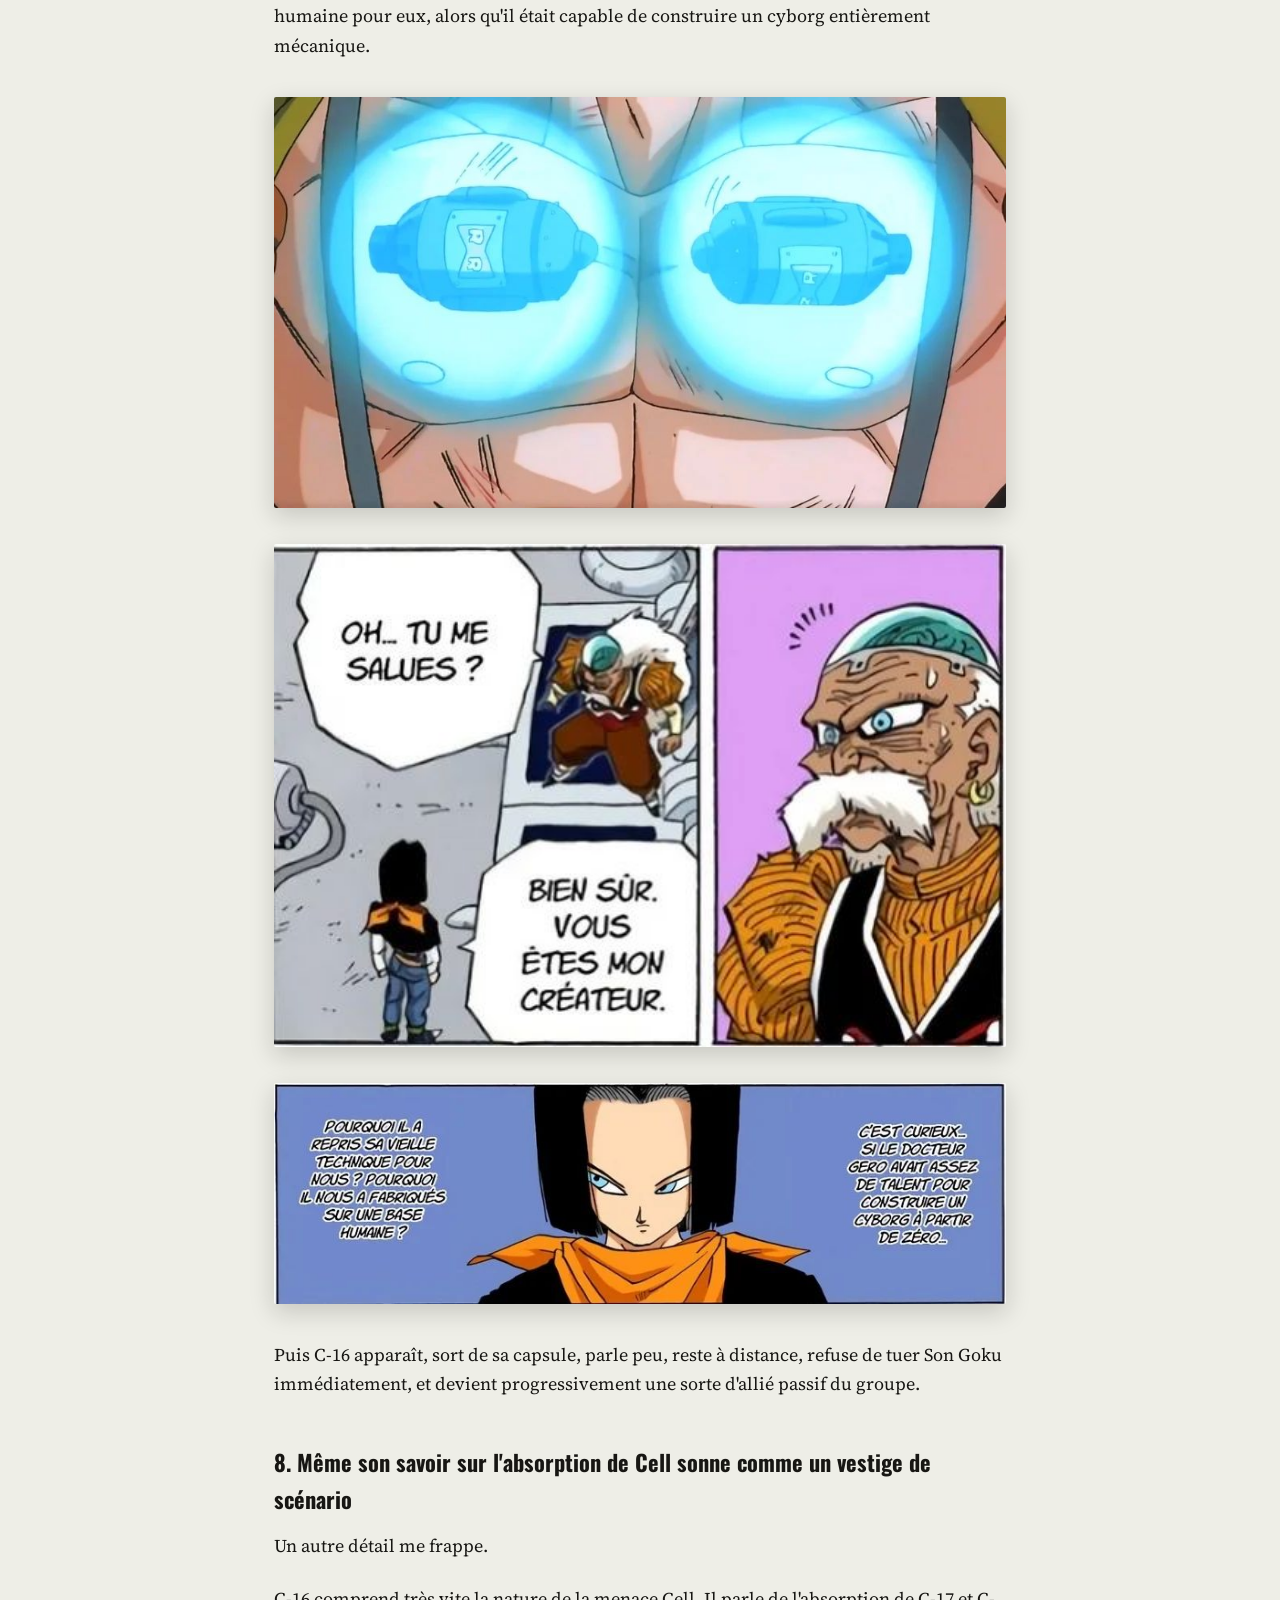
==== commit 2b28a482: "Update article-c16.html" ====
--- a/article-c16.html
+++ b/article-c16.html
@@ -61,7 +61,7 @@
     </p>
 
     <figure class="cover">
-      <img src="images/c16-hero.png" alt="Illustration de C-16 avec le titre : C-16 devait-il être le vrai boss de l'arc Androids ?">
+      <img src="files/images/c16-hero.jpg" alt="Illustration de C-16 avec le titre : C-16 devait-il être le vrai boss de l'arc Androids ?">
     </figure>
 
     <h2>1. La Toei avait des spoilers du manga à venir</h2>
@@ -70,8 +70,17 @@
     » visible dans le film 4.</p>
 
     <figure>
-      <img src="images/c16-toei-spoilers.png" alt="Visuel résumant l'hypothèse : la Toei recevait des indications à l'avance sur le Super Saiyan.">
-    </figure>
+      <img src="files/images/proto-ssj-film4.jpg" alt="Capture du film 4 montrant une version embryonnaire du Super Saiyan, avant son apparition officielle dans le manga.">
+    </figure>
+
+    <figure>
+      <img src="files/images/fiche-film4.jpg" alt="Fiche du film 4 : date de sortie le 19 mars 1991, mise en regard avec les chapitres du manga contemporains.">
+    </figure>
+
+    <figure>
+      <img src="files/images/c16-toei-spoilers.jpg" alt="Visuel résumant l'hypothèse : la Toei recevait des indications à l'avance sur le Super Saiyan.">
+    </figure>
+
     <p>
       Ce film sort le 19 mars 1991. Or, dans le manga, la toute première
       évocation explicite du Super Saiyan légendaire date de janvier 1991.
@@ -94,7 +103,11 @@
     <h2>2. Le film 7 pourrait conserver la trace d'un scénario abandonné</h2>
 
     <figure>
-      <img src="images/c16-film7.png" alt="Visuel présentant l'hypothèse du film 7 : Super C-13 absorbant les autres androïdes comme reflet d'un scénario abandonné.">
+      <img src="files/images/c16-film7.jpg" alt="Visuel présentant l'hypothèse du film 7 : Super C-13 absorbant les autres androïdes comme reflet d'un scénario abandonné.">
+    </figure>
+
+    <figure>
+      <img src="files/images/fiche-film7.jpg" alt="Fiche du film 7 : date de sortie le 11 juillet 1992, mise en regard avec les chapitres du manga contemporains.">
     </figure>
 
     <p>C'est ici que commence vraiment ma théorie.</p>
@@ -119,12 +132,22 @@
     <p>On sait que les antagonistes ont changé plusieurs fois, parce que les premiers choix de Toriyama ne satisfaisaient pas son entourage éditorial. L'arc avance donc par corrections successives, dans l'urgence.</p>
     <p>Toriyama recolle les morceaux à mesure qu'on lui demande de modifier ses plans, et il le fait avec un talent remarquable. Le résultat final est si fluide que beaucoup de lecteurs ne voient même pas les réécritures. Pourtant, certaines traces demeurent.</p>
     <p>L'une des plus connues est cette réplique de Trunks, qui parle de C-19 et C-20 comme des cyborgs meurtriers ayant assassiné leur créateur.</p>
+
+    <figure>
+      <img src="files/images/trunks-c19-c20.jpg" alt="Trunks évoque C-19 et C-20 comme des cyborgs meurtriers qui ont tué leur créateur — une réplique qui contredit ce que l'arc montrera ensuite.">
+    </figure>
+
     <p>Cette réplique entre en contradiction avec ce que l'arc montrera ensuite. Elle trahit un état antérieur du scénario, où C-19 et C-20 occupaient initialement la place des ennemis principaux.</p>
     <p>Puis, ces deux-là sont écartés. Toriyama crée alors C-17 et C-18, qui constituent déjà une amélioration évidente. Mais selon moi, cela ne s'arrête pas là.</p>
 
     <h2>4. C-16 aurait été conçu comme le nouveau « vrai » danger</h2>
     <p>C'est ici que tout s'assemble.</p>
     <p>Après l'abandon de C-19 et C-20 comme antagonistes centraux, Toriyama aurait conçu un troisième cyborg, plus inquiétant, destiné à reprendre la place de boss final : C-16.</p>
+
+    <figure>
+      <img src="files/images/chapitres-350-358.jpg" alt="Liste des chapitres 350 à 358, correspondant à l'introduction de C-16 et aux premières semaines de l'arc.">
+    </figure>
+
     <p>Et c'est probablement à ce moment-là qu'un embryon de scénario ou de design est envoyé à la Toei, qui le recycle à sa manière dans le film 7 sous la forme de Super C-13.</p>
     <p>Mais ensuite, nouveau problème : C-16 lui-même n'aurait pas satisfait pleinement les exigences éditoriales. Il aurait alors fallu aller encore plus loin et créer un véritable « monstre », plus immédiatement marquant, plus « à la Freezer » : Cell.</p>
     <p>Ce basculement semble s'être joué très vite, en l'espace de quelques semaines.</p>
@@ -150,7 +173,41 @@
     <p>Lorsqu'il s'apprête à réveiller C-17 et C-18,
     <span class="term" data-term-id="gero" data-def="Le Dr Gero (aussi appelé C-20) est le savant en chef de l'ex-armée du Ruban Rouge, créateur des androïdes C-17, C-18, C-19 et C-16, dans le but de se venger de Son Goku.">Dr Gero</span>
     explique très clairement qu'il aurait préféré éviter de les activer, mais qu'il n'a plus le choix. Puis il insiste : leur défaut a peut-être été corrigé. Jusque-là, tout va bien.</p>
+
+    <figure>
+      <img src="files/images/gero-reveil-c17-c18.jpg" alt="Le Dr Gero s'apprête à réveiller C-17 et C-18, expliquant qu'il n'a plus le choix, mais qu'il a confiance en leur puissance.">
+    </figure>
+
+    <figure>
+      <img src="files/images/gero-defaut-corrige.jpg" alt="Gero affirme que le défaut de C-17 et C-18 a peut-être été corrigé, et qu'ils possèdent une puissance démesurée.">
+    </figure>
+
+    <figure>
+      <img src="files/images/gero-generateurs-infinis.jpg" alt="Gero vante les générateurs d'énergie infinie de C-17 et C-18 — une confiance encore intacte à ce stade.">
+    </figure>
+
+    <figure>
+      <img src="files/images/gero-implant-controle.jpg" alt="Gero mentionne l'implant de contrôle intégré à C-17 et C-18, censé lui permettre de les désactiver si nécessaire.">
+    </figure>
+
+    <figure>
+      <img src="files/images/gero-desactiver-rates.jpg" alt="Gero explique qu'il peut désactiver les cyborgs ratés — mais ce discours change radicalement quand on arrive à C-16.">
+    </figure>
+
     <p>Mais ensuite, quand il est question de C-16, le discours change radicalement. Gero devient presque paniqué. Il supplie qu'on ne l'active pas. Il affirme que cela causerait leur perte. Il le présente comme un prototype raté, à ne réveiller sous aucun prétexte.</p>
+
+    <figure>
+      <img src="files/images/gero-bouton-panique.jpg" alt="Gero panique face à la capsule de C-16 et supplie qu'on ne l'active pas, affirmant que cela causerait leur perte à tous.">
+    </figure>
+
+    <figure>
+      <img src="files/images/c18-defend-c16.jpg" alt="C-18 prend la défense de la capsule de C-16 et s'oppose à Gero qui veut empêcher son réveil.">
+    </figure>
+
+    <figure>
+      <img src="files/images/chapitre351-cover.jpg" alt="Couverture du chapitre 351 : « Le mystérieux C-16 », premier chapitre dédié au personnage après son réveil.">
+    </figure>
+
     <p>Le problème, c'est que le C-16 que nous découvrons ensuite ne correspond pas du tout à cette mise en garde.</p>
     <p>Il n'est ni incontrôlable, ni sadique, ni destructeur par nature. Il est au contraire placide, taciturne, détaché, presque doux. Ce décalage est énorme.</p>
     <p>La solution la plus logique, selon moi, est que le C-16 dont parle Gero n'est pas exactement celui que l'arc finira par utiliser. Ou plus précisément : le rôle prévu pour C-16 a changé entre ces dialogues et la suite de l'histoire.</p>
@@ -159,6 +216,19 @@
     <h2>7. Tout indique qu'il devait avoir une autre fonction narrative</h2>
     <p>Une fois activé, C-16 donne une impression étrange : celle d'un personnage important, mais dont Toriyama ne sait plus tout à fait quoi faire.</p>
     <p>C-17 s'interroge lui-même sur sa nature. Il trouve curieux que Gero ait utilisé une base humaine pour eux, alors qu'il était capable de construire un cyborg entièrement mécanique.</p>
+
+    <figure>
+      <img src="files/images/capsules-c17-c18.jpg" alt="Les capsules de C-17 et C-18 dans le laboratoire de Gero, contexte du réveil des androïdes.">
+    </figure>
+
+    <figure>
+      <img src="files/images/c17-salue-gero.jpg" alt="C-17, après son réveil, adopte une attitude provocatrice et détachée envers le Dr Gero, ignorant son autorité.">
+    </figure>
+
+    <figure>
+      <img src="files/images/c17-doute-base-humaine.jpg" alt="C-17 s'interroge sur le fait que Gero les ait construits sur une base humaine, alors qu'il était capable de créer un cyborg entièrement mécanique comme C-16.">
+    </figure>
+
     <p>Puis C-16 apparaît, sort de sa capsule, parle peu, reste à distance, refuse de tuer Son Goku immédiatement, et devient progressivement une sorte d'allié passif du groupe.</p>
 
     <h2>8. Même son savoir sur l'absorption de Cell sonne comme un vestige de scénario</h2>
@@ -166,7 +236,7 @@
     <p>C-16 comprend très vite la nature de la menace Cell. Il parle de l'absorption de C-17 et C-18 avec une pertinence qui peut donner l'impression qu'il est connecté, conceptuellement, à cette idée.</p>
 
     <figure>
-      <img src="files/images/c16-protégé-c17.jpg" alt="C-16 avertit C-17 que l'ennemi est beaucoup trop fort, et lui ordonne de fuir. C-17 refuse et répond qu'il va faire taire Cell.">
+      <img src="files/images/c16-protege-c17.jpg" alt="C-16 avertit C-17 que l'ennemi est beaucoup trop fort, et lui ordonne de fuir. C-17 refuse et répond qu'il va faire taire Cell.">
     </figure>
 
     <figure>
@@ -174,7 +244,7 @@
     </figure>
 
     <figure>
-      <img src="files/images/cellule-absorbe-c17-c18.jpg" alt="Cell annonce qu'il va absorber C-17 et C-18 pour évoluer en Corps Parfait. C-16, C-17 et C-18 réagissent à cette révélation.">
+      <img src="files/images/cell-absorbera-c17-c18.jpg" alt="Cell annonce qu'il va absorber C-17 et C-18 pour évoluer en Corps Parfait. C-16, C-17 et C-18 réagissent à cette révélation.">
     </figure>
 
     <p>
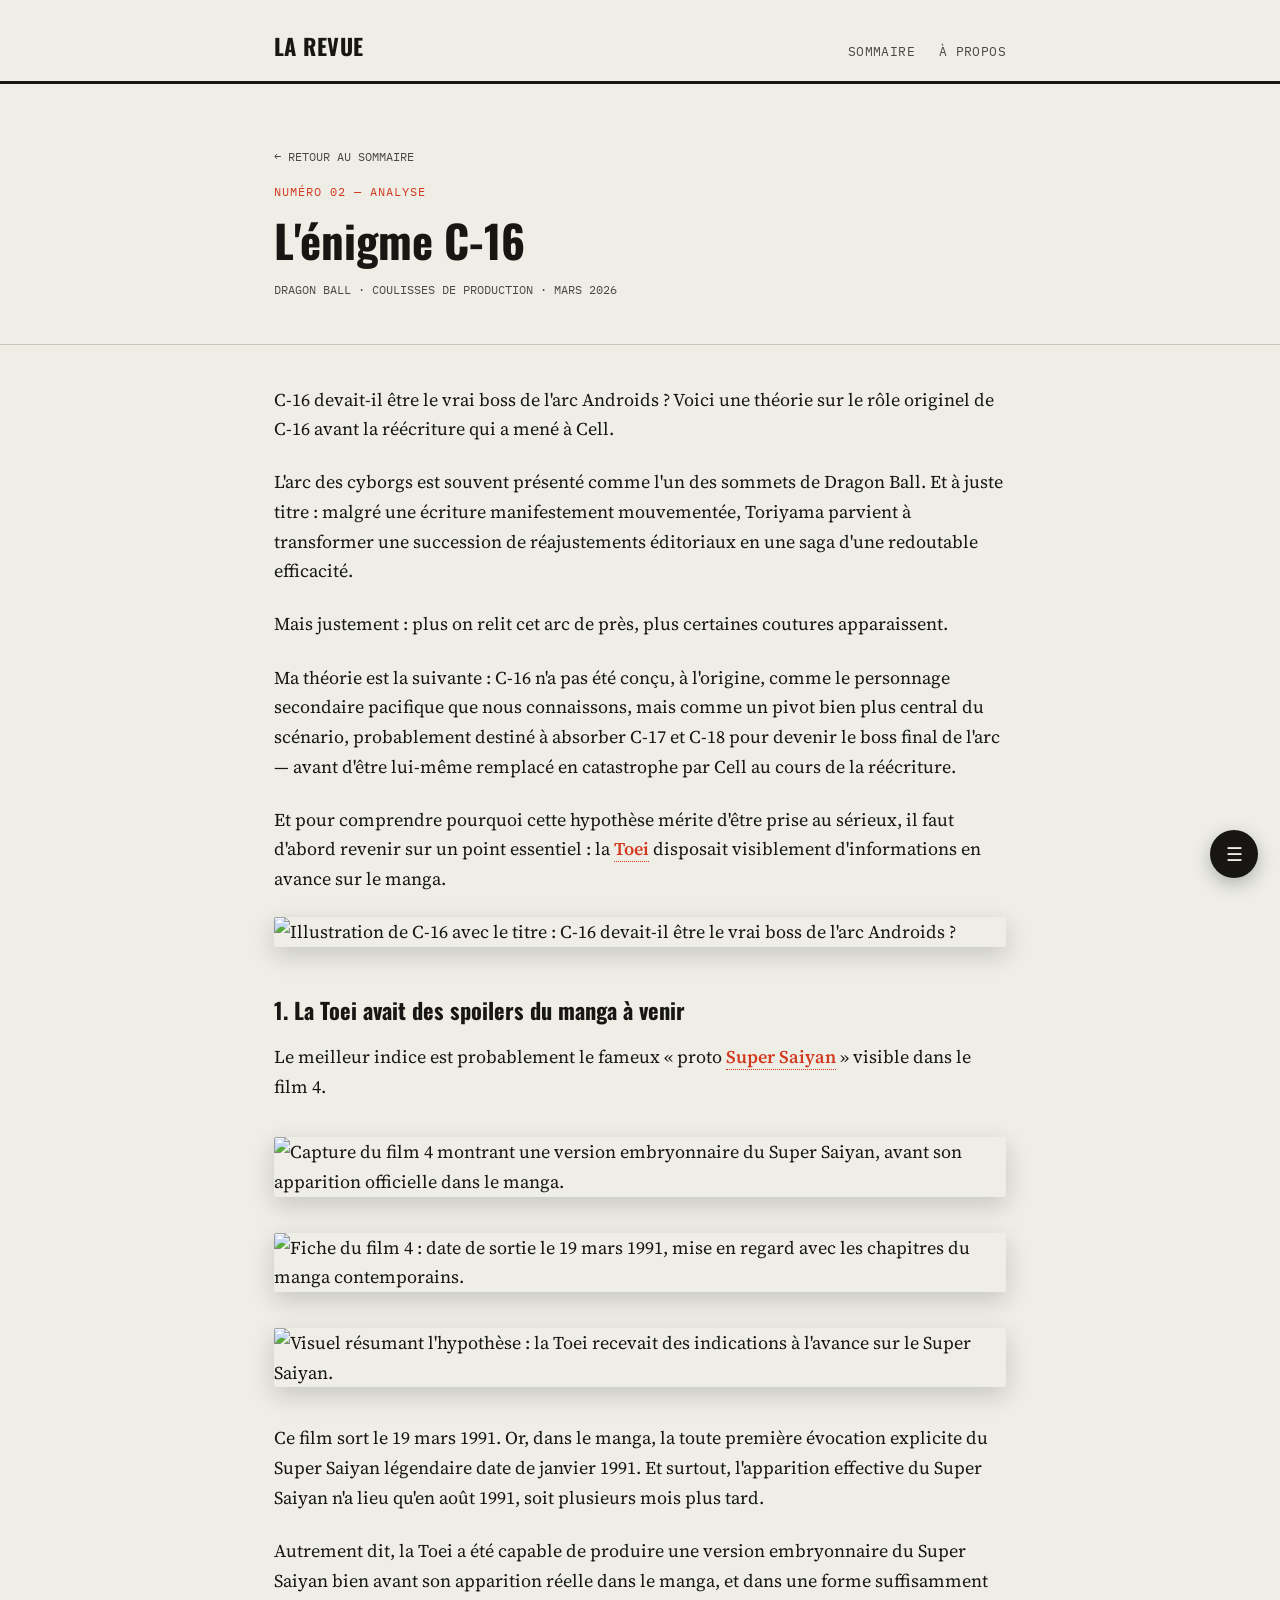
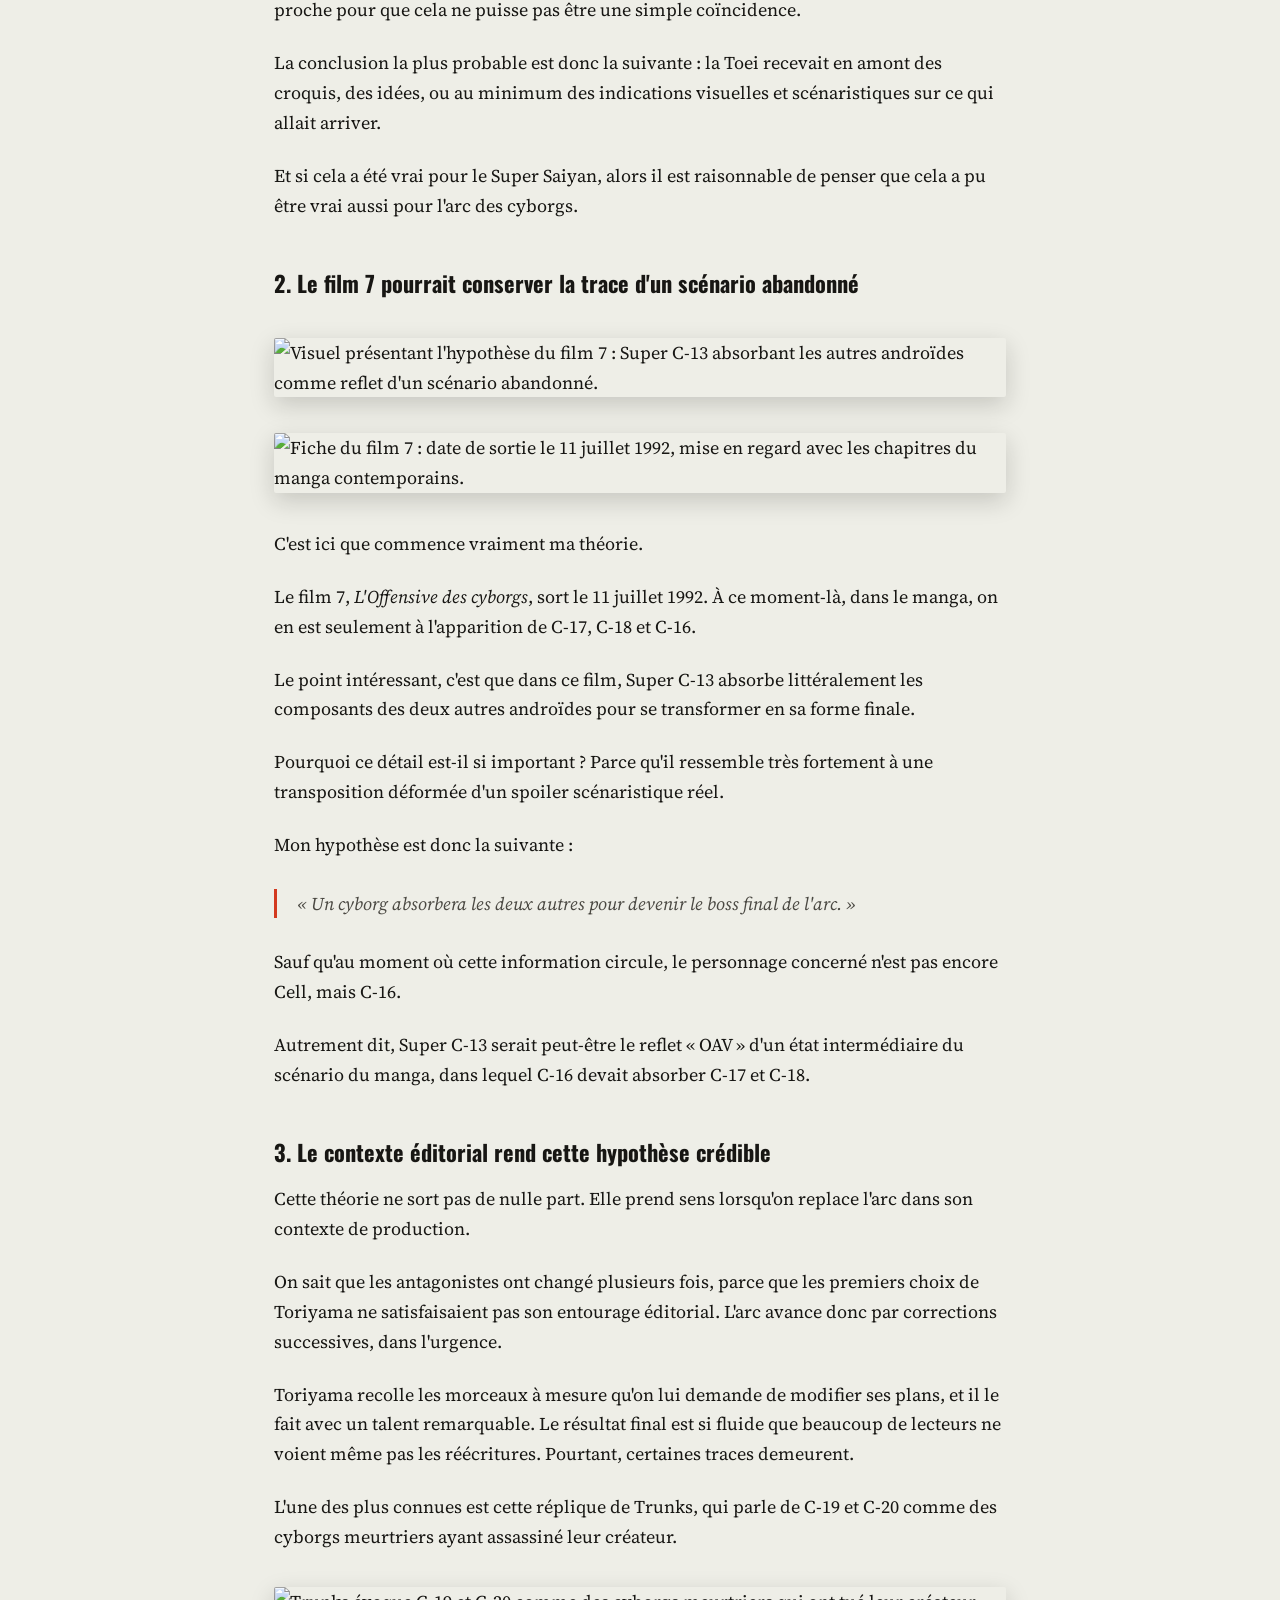
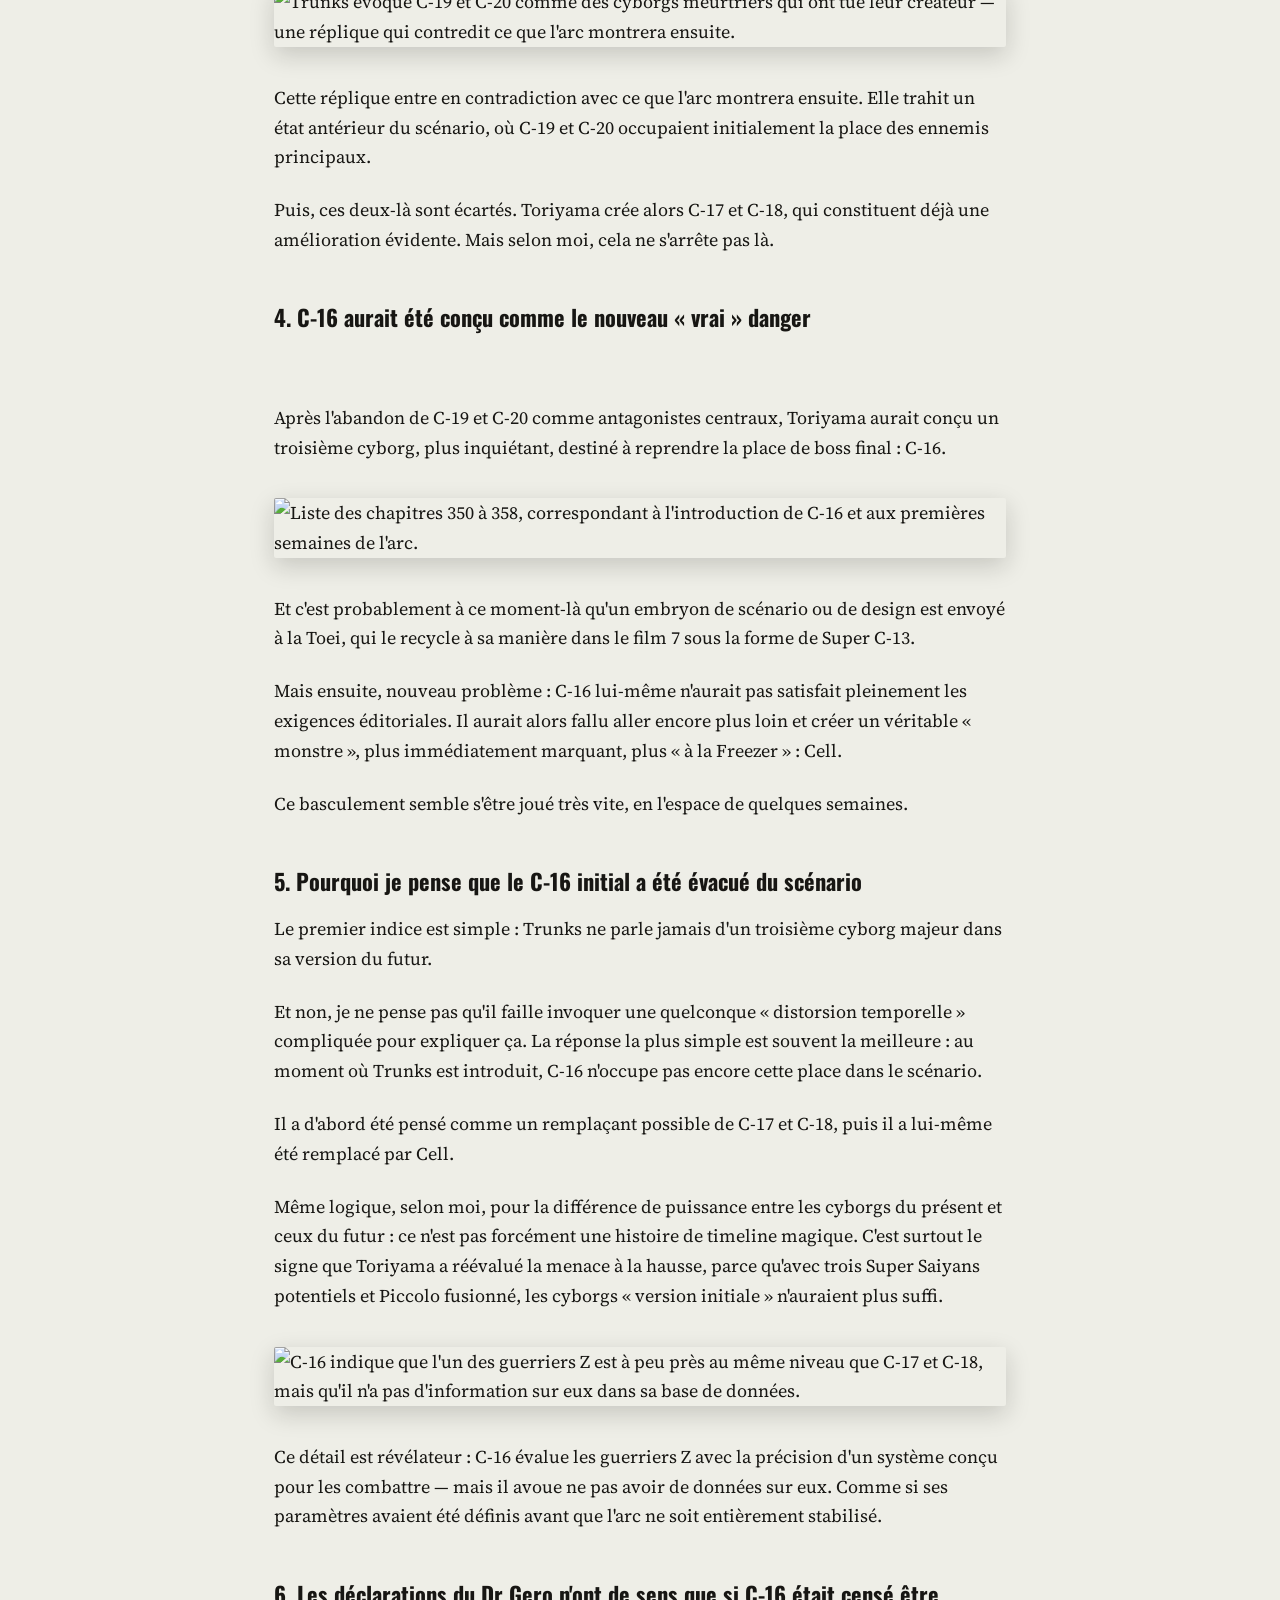
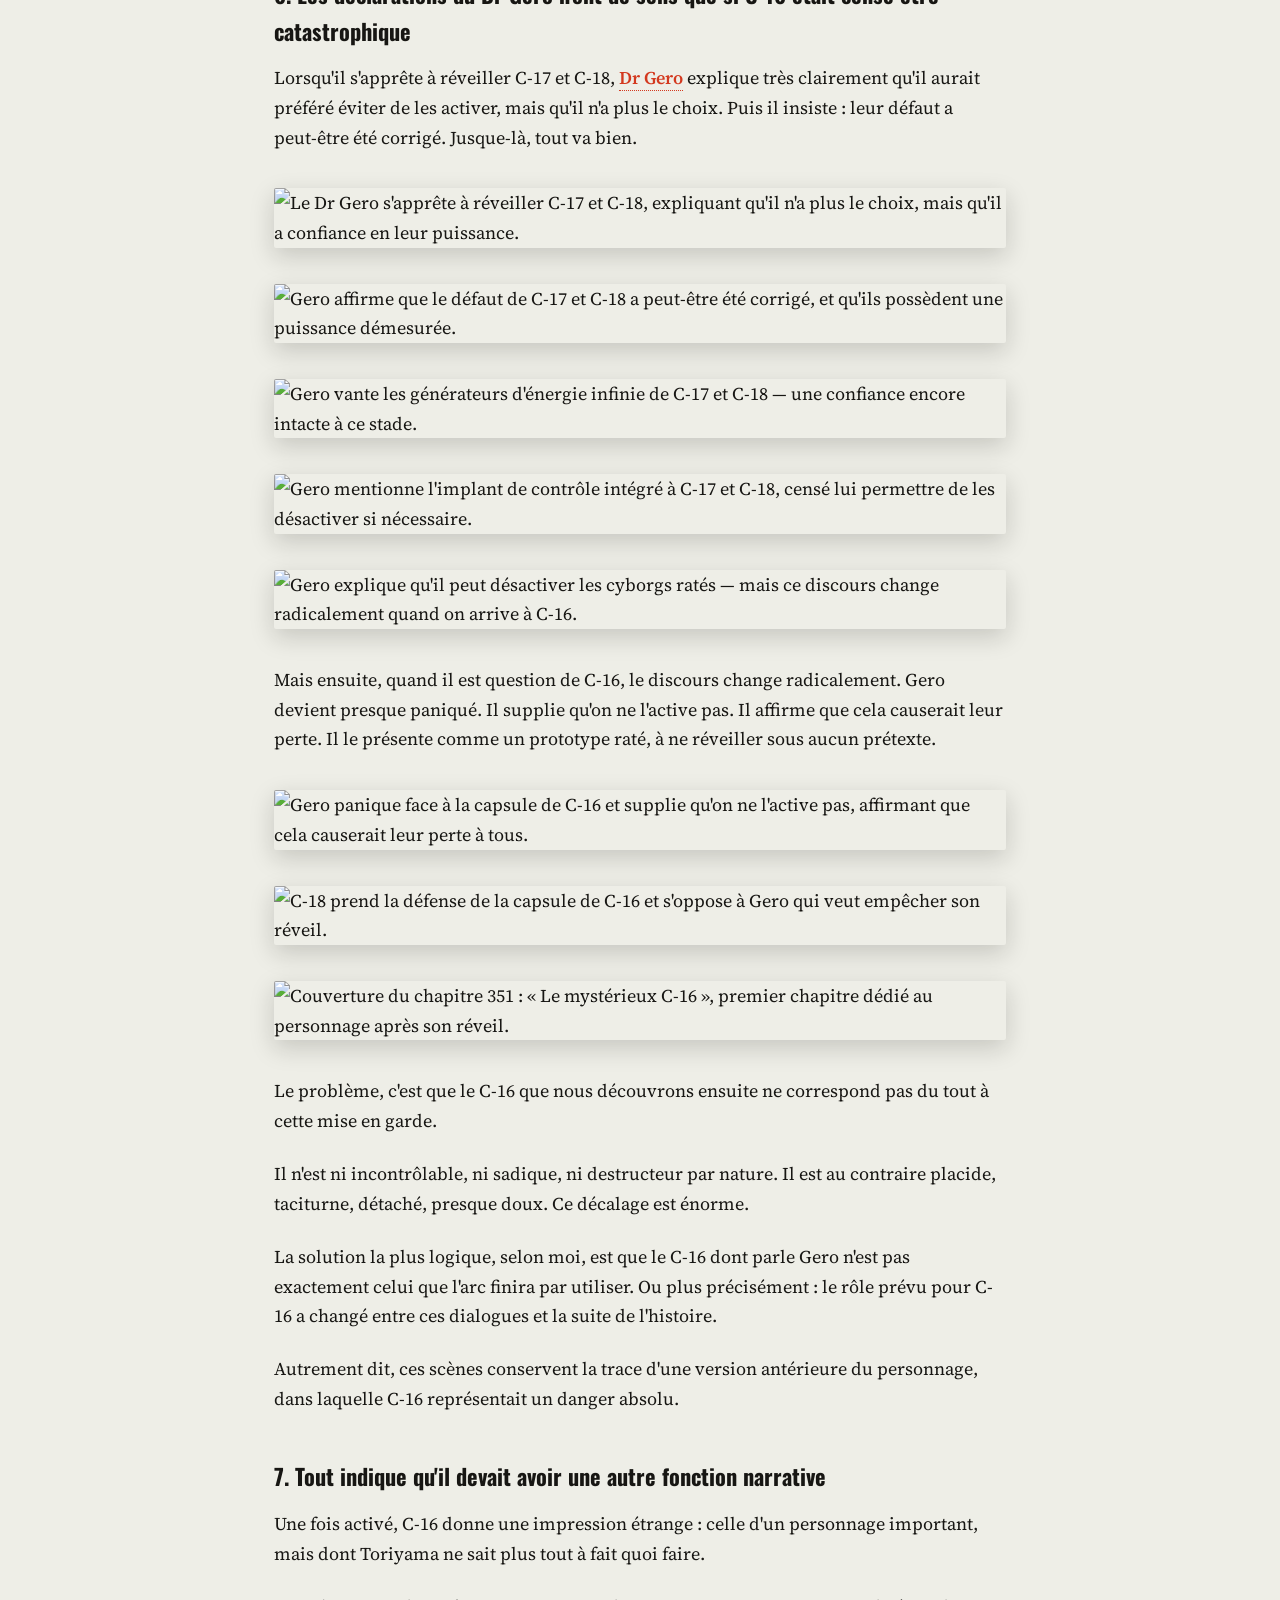
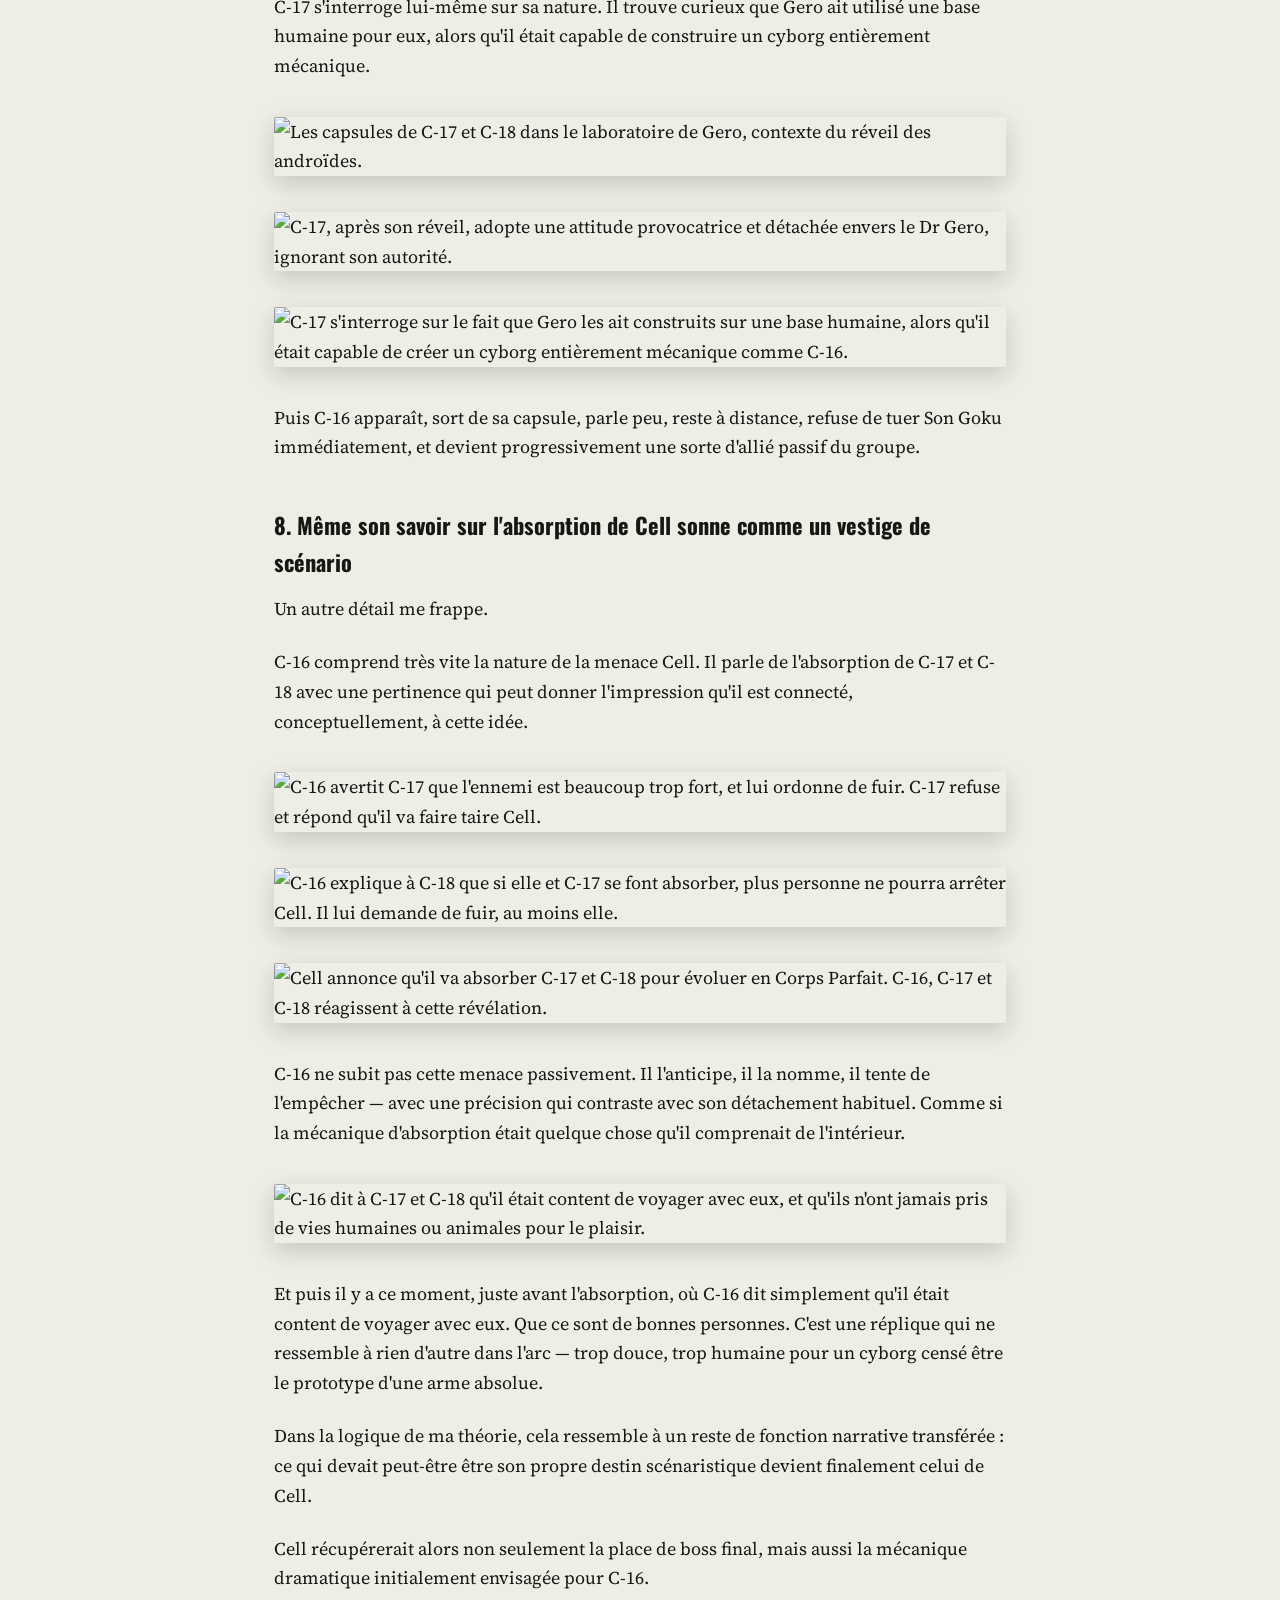
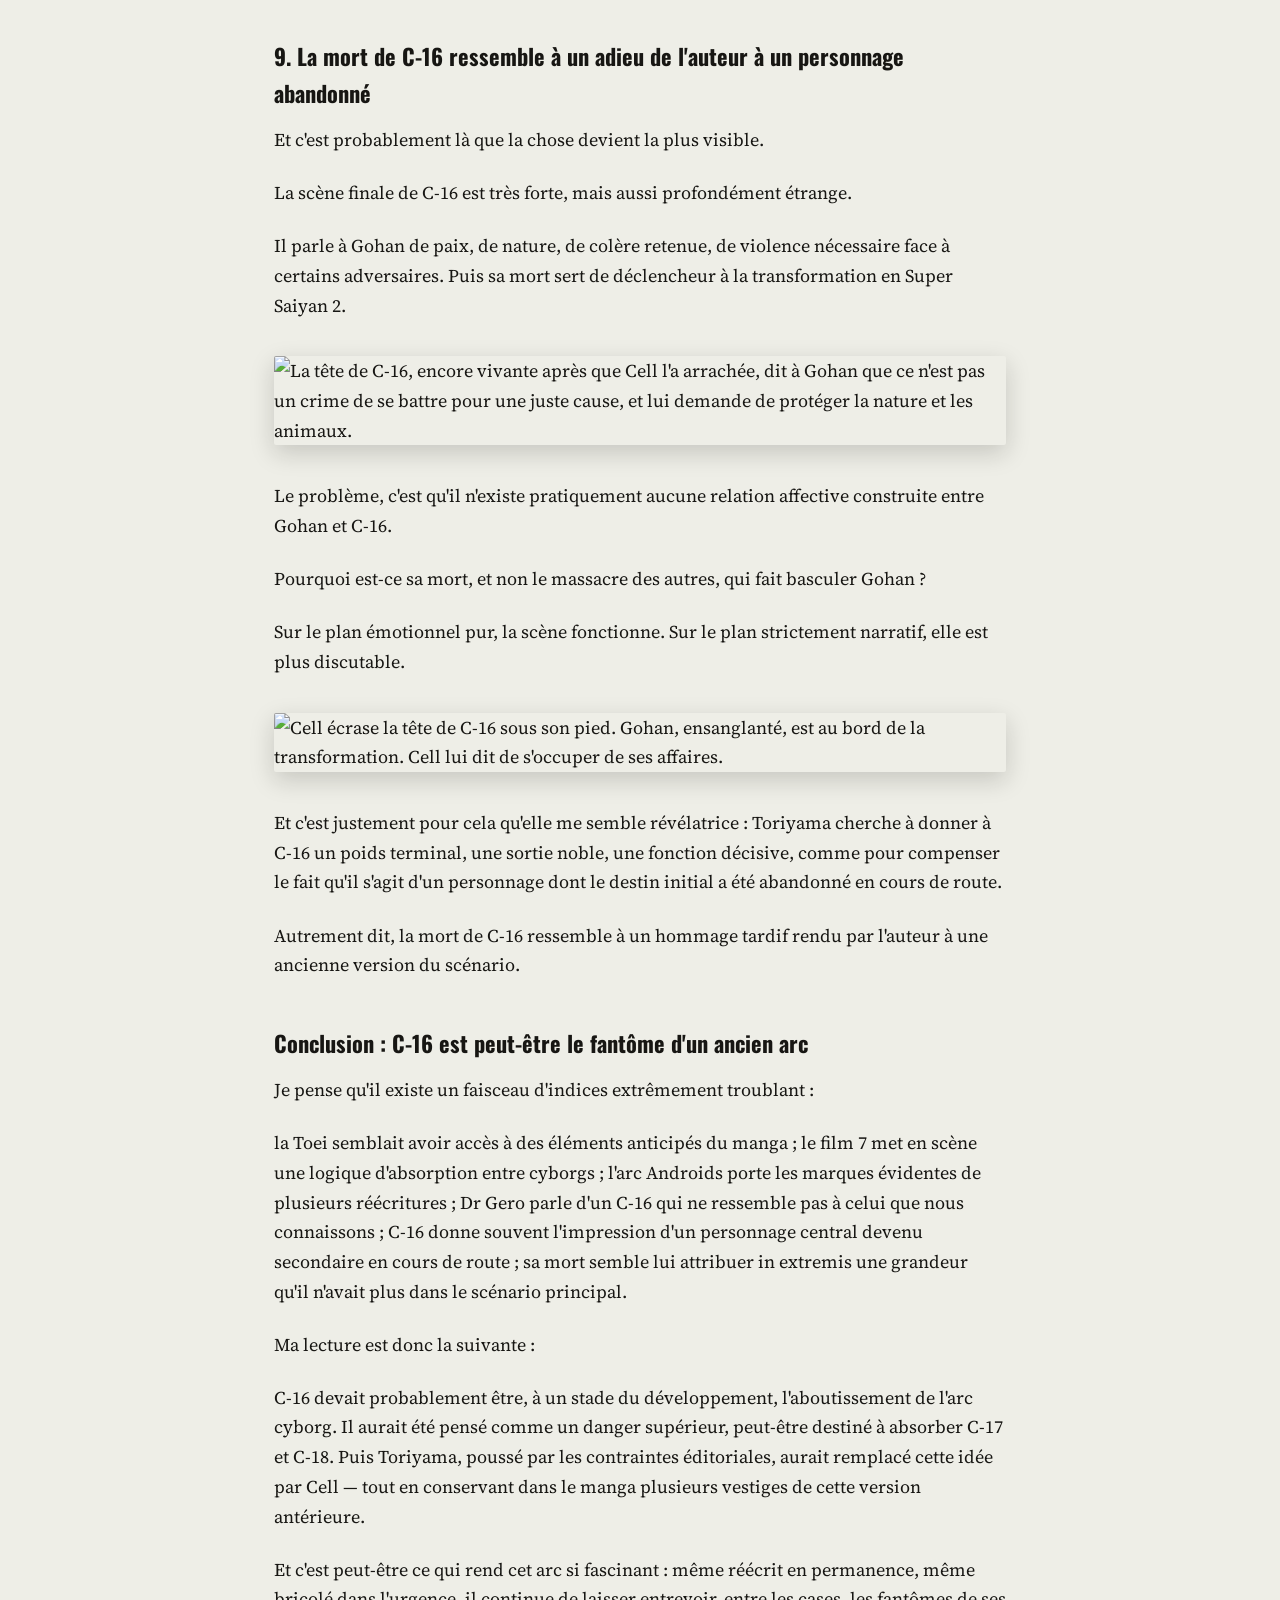
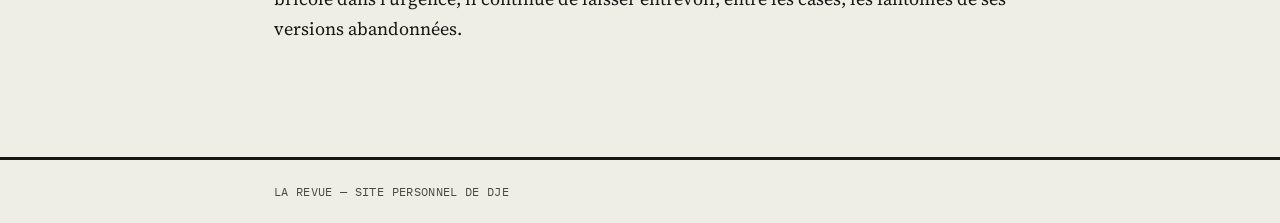
==== commit 9d34c092: "Update article-c16.html" ====
--- a/article-c16.html
+++ b/article-c16.html
@@ -61,7 +61,7 @@
     </p>
 
     <figure class="cover">
-      <img src="files/images/c16-hero.jpg" alt="Illustration de C-16 avec le titre : C-16 devait-il être le vrai boss de l'arc Androids ?">
+      <img src="fichiers/images/c16-hero.jpg" alt="Illustration de C-16 avec le titre : C-16 devait-il être le vrai boss de l'arc Androids ?">
     </figure>
 
     <h2>1. La Toei avait des spoilers du manga à venir</h2>
@@ -70,15 +70,15 @@
     » visible dans le film 4.</p>
 
     <figure>
-      <img src="files/images/proto-ssj-film4.jpg" alt="Capture du film 4 montrant une version embryonnaire du Super Saiyan, avant son apparition officielle dans le manga.">
-    </figure>
-
-    <figure>
-      <img src="files/images/fiche-film4.jpg" alt="Fiche du film 4 : date de sortie le 19 mars 1991, mise en regard avec les chapitres du manga contemporains.">
-    </figure>
-
-    <figure>
-      <img src="files/images/c16-toei-spoilers.jpg" alt="Visuel résumant l'hypothèse : la Toei recevait des indications à l'avance sur le Super Saiyan.">
+      <img src="fichiers/images/proto-ssj-film4.jpg" alt="Capture du film 4 montrant une version embryonnaire du Super Saiyan, avant son apparition officielle dans le manga.">
+    </figure>
+
+    <figure>
+      <img src="fichiers/images/fiche-film4.jpg" alt="Fiche du film 4 : date de sortie le 19 mars 1991, mise en regard avec les chapitres du manga contemporains.">
+    </figure>
+
+    <figure>
+      <img src="fichiers/images/c16-toei-spoilers.jpg" alt="Visuel résumant l'hypothèse : la Toei recevait des indications à l'avance sur le Super Saiyan.">
     </figure>
 
     <p>
@@ -103,11 +103,11 @@
     <h2>2. Le film 7 pourrait conserver la trace d'un scénario abandonné</h2>
 
     <figure>
-      <img src="files/images/c16-film7.jpg" alt="Visuel présentant l'hypothèse du film 7 : Super C-13 absorbant les autres androïdes comme reflet d'un scénario abandonné.">
-    </figure>
-
-    <figure>
-      <img src="files/images/fiche-film7.jpg" alt="Fiche du film 7 : date de sortie le 11 juillet 1992, mise en regard avec les chapitres du manga contemporains.">
+      <img src="fichiers/images/c16-film7.jpg" alt="Visuel présentant l'hypothèse du film 7 : Super C-13 absorbant les autres androïdes comme reflet d'un scénario abandonné.">
+    </figure>
+
+    <figure>
+      <img src="fichiers/images/fiche-film7.jpg" alt="Fiche du film 7 : date de sortie le 11 juillet 1992, mise en regard avec les chapitres du manga contemporains.">
     </figure>
 
     <p>C'est ici que commence vraiment ma théorie.</p>
@@ -134,7 +134,7 @@
     <p>L'une des plus connues est cette réplique de Trunks, qui parle de C-19 et C-20 comme des cyborgs meurtriers ayant assassiné leur créateur.</p>
 
     <figure>
-      <img src="files/images/trunks-c19-c20.jpg" alt="Trunks évoque C-19 et C-20 comme des cyborgs meurtriers qui ont tué leur créateur — une réplique qui contredit ce que l'arc montrera ensuite.">
+      <img src="fichiers/images/trunks-c19-c20.jpg" alt="Trunks évoque C-19 et C-20 comme des cyborgs meurtriers qui ont tué leur créateur — une réplique qui contredit ce que l'arc montrera ensuite.">
     </figure>
 
     <p>Cette réplique entre en contradiction avec ce que l'arc montrera ensuite. Elle trahit un état antérieur du scénario, où C-19 et C-20 occupaient initialement la place des ennemis principaux.</p>
@@ -145,7 +145,7 @@
     <p>Après l'abandon de C-19 et C-20 comme antagonistes centraux, Toriyama aurait conçu un troisième cyborg, plus inquiétant, destiné à reprendre la place de boss final : C-16.</p>
 
     <figure>
-      <img src="files/images/chapitres-350-358.jpg" alt="Liste des chapitres 350 à 358, correspondant à l'introduction de C-16 et aux premières semaines de l'arc.">
+      <img src="fichiers/images/chapitres-350-358.jpg" alt="Liste des chapitres 350 à 358, correspondant à l'introduction de C-16 et aux premières semaines de l'arc.">
     </figure>
 
     <p>Et c'est probablement à ce moment-là qu'un embryon de scénario ou de design est envoyé à la Toei, qui le recycle à sa manière dans le film 7 sous la forme de Super C-13.</p>
@@ -159,7 +159,7 @@
     <p>Même logique, selon moi, pour la différence de puissance entre les cyborgs du présent et ceux du futur : ce n'est pas forcément une histoire de timeline magique. C'est surtout le signe que Toriyama a réévalué la menace à la hausse, parce qu'avec trois Super Saiyans potentiels et Piccolo fusionné, les cyborgs « version initiale » n'auraient plus suffi.</p>
 
     <figure>
-      <img src="files/images/c16-question-goku.jpg" alt="C-16 indique que l'un des guerriers Z est à peu près au même niveau que C-17 et C-18, mais qu'il n'a pas d'information sur eux dans sa base de données.">
+      <img src="fichiers/images/c16-question-goku.jpg" alt="C-16 indique que l'un des guerriers Z est à peu près au même niveau que C-17 et C-18, mais qu'il n'a pas d'information sur eux dans sa base de données.">
     </figure>
 
     <p>
@@ -175,37 +175,37 @@
     explique très clairement qu'il aurait préféré éviter de les activer, mais qu'il n'a plus le choix. Puis il insiste : leur défaut a peut-être été corrigé. Jusque-là, tout va bien.</p>
 
     <figure>
-      <img src="files/images/gero-reveil-c17-c18.jpg" alt="Le Dr Gero s'apprête à réveiller C-17 et C-18, expliquant qu'il n'a plus le choix, mais qu'il a confiance en leur puissance.">
-    </figure>
-
-    <figure>
-      <img src="files/images/gero-defaut-corrige.jpg" alt="Gero affirme que le défaut de C-17 et C-18 a peut-être été corrigé, et qu'ils possèdent une puissance démesurée.">
-    </figure>
-
-    <figure>
-      <img src="files/images/gero-generateurs-infinis.jpg" alt="Gero vante les générateurs d'énergie infinie de C-17 et C-18 — une confiance encore intacte à ce stade.">
-    </figure>
-
-    <figure>
-      <img src="files/images/gero-implant-controle.jpg" alt="Gero mentionne l'implant de contrôle intégré à C-17 et C-18, censé lui permettre de les désactiver si nécessaire.">
-    </figure>
-
-    <figure>
-      <img src="files/images/gero-desactiver-rates.jpg" alt="Gero explique qu'il peut désactiver les cyborgs ratés — mais ce discours change radicalement quand on arrive à C-16.">
+      <img src="fichiers/images/gero-reveil-c17-c18.jpg" alt="Le Dr Gero s'apprête à réveiller C-17 et C-18, expliquant qu'il n'a plus le choix, mais qu'il a confiance en leur puissance.">
+    </figure>
+
+    <figure>
+      <img src="fichiers/images/gero-defaut-corrige.jpg" alt="Gero affirme que le défaut de C-17 et C-18 a peut-être été corrigé, et qu'ils possèdent une puissance démesurée.">
+    </figure>
+
+    <figure>
+      <img src="fichiers/images/gero-generateurs-infinis.jpg" alt="Gero vante les générateurs d'énergie infinie de C-17 et C-18 — une confiance encore intacte à ce stade.">
+    </figure>
+
+    <figure>
+      <img src="fichiers/images/gero-implant-controle.jpg" alt="Gero mentionne l'implant de contrôle intégré à C-17 et C-18, censé lui permettre de les désactiver si nécessaire.">
+    </figure>
+
+    <figure>
+      <img src="fichiers/images/gero-desactiver-rates.jpg" alt="Gero explique qu'il peut désactiver les cyborgs ratés — mais ce discours change radicalement quand on arrive à C-16.">
     </figure>
 
     <p>Mais ensuite, quand il est question de C-16, le discours change radicalement. Gero devient presque paniqué. Il supplie qu'on ne l'active pas. Il affirme que cela causerait leur perte. Il le présente comme un prototype raté, à ne réveiller sous aucun prétexte.</p>
 
     <figure>
-      <img src="files/images/gero-bouton-panique.jpg" alt="Gero panique face à la capsule de C-16 et supplie qu'on ne l'active pas, affirmant que cela causerait leur perte à tous.">
-    </figure>
-
-    <figure>
-      <img src="files/images/c18-defend-c16.jpg" alt="C-18 prend la défense de la capsule de C-16 et s'oppose à Gero qui veut empêcher son réveil.">
-    </figure>
-
-    <figure>
-      <img src="files/images/chapitre351-cover.jpg" alt="Couverture du chapitre 351 : « Le mystérieux C-16 », premier chapitre dédié au personnage après son réveil.">
+      <img src="fichiers/images/gero-bouton-panique.jpg" alt="Gero panique face à la capsule de C-16 et supplie qu'on ne l'active pas, affirmant que cela causerait leur perte à tous.">
+    </figure>
+
+    <figure>
+      <img src="fichiers/images/c18-defend-c16.jpg" alt="C-18 prend la défense de la capsule de C-16 et s'oppose à Gero qui veut empêcher son réveil.">
+    </figure>
+
+    <figure>
+      <img src="fichiers/images/chapitre351-cover.jpg" alt="Couverture du chapitre 351 : « Le mystérieux C-16 », premier chapitre dédié au personnage après son réveil.">
     </figure>
 
     <p>Le problème, c'est que le C-16 que nous découvrons ensuite ne correspond pas du tout à cette mise en garde.</p>
@@ -218,15 +218,15 @@
     <p>C-17 s'interroge lui-même sur sa nature. Il trouve curieux que Gero ait utilisé une base humaine pour eux, alors qu'il était capable de construire un cyborg entièrement mécanique.</p>
 
     <figure>
-      <img src="files/images/capsules-c17-c18.jpg" alt="Les capsules de C-17 et C-18 dans le laboratoire de Gero, contexte du réveil des androïdes.">
-    </figure>
-
-    <figure>
-      <img src="files/images/c17-salue-gero.jpg" alt="C-17, après son réveil, adopte une attitude provocatrice et détachée envers le Dr Gero, ignorant son autorité.">
-    </figure>
-
-    <figure>
-      <img src="files/images/c17-doute-base-humaine.jpg" alt="C-17 s'interroge sur le fait que Gero les ait construits sur une base humaine, alors qu'il était capable de créer un cyborg entièrement mécanique comme C-16.">
+      <img src="fichiers/images/capsules-c17-c18.jpg" alt="Les capsules de C-17 et C-18 dans le laboratoire de Gero, contexte du réveil des androïdes.">
+    </figure>
+
+    <figure>
+      <img src="fichiers/images/c17-salue-gero.jpg" alt="C-17, après son réveil, adopte une attitude provocatrice et détachée envers le Dr Gero, ignorant son autorité.">
+    </figure>
+
+    <figure>
+      <img src="fichiers/images/c17-doute-base-humaine.jpg" alt="C-17 s'interroge sur le fait que Gero les ait construits sur une base humaine, alors qu'il était capable de créer un cyborg entièrement mécanique comme C-16.">
     </figure>
 
     <p>Puis C-16 apparaît, sort de sa capsule, parle peu, reste à distance, refuse de tuer Son Goku immédiatement, et devient progressivement une sorte d'allié passif du groupe.</p>
@@ -236,15 +236,15 @@
     <p>C-16 comprend très vite la nature de la menace Cell. Il parle de l'absorption de C-17 et C-18 avec une pertinence qui peut donner l'impression qu'il est connecté, conceptuellement, à cette idée.</p>
 
     <figure>
-      <img src="files/images/c16-protege-c17.jpg" alt="C-16 avertit C-17 que l'ennemi est beaucoup trop fort, et lui ordonne de fuir. C-17 refuse et répond qu'il va faire taire Cell.">
-    </figure>
-
-    <figure>
-      <img src="files/images/c16-enfuis-toi-c18.jpg" alt="C-16 explique à C-18 que si elle et C-17 se font absorber, plus personne ne pourra arrêter Cell. Il lui demande de fuir, au moins elle.">
-    </figure>
-
-    <figure>
-      <img src="files/images/cell-absorbera-c17-c18.jpg" alt="Cell annonce qu'il va absorber C-17 et C-18 pour évoluer en Corps Parfait. C-16, C-17 et C-18 réagissent à cette révélation.">
+      <img src="fichiers/images/c16-protege-c17.jpg" alt="C-16 avertit C-17 que l'ennemi est beaucoup trop fort, et lui ordonne de fuir. C-17 refuse et répond qu'il va faire taire Cell.">
+    </figure>
+
+    <figure>
+      <img src="fichiers/images/c16-enfuis-toi-c18.jpg" alt="C-16 explique à C-18 que si elle et C-17 se font absorber, plus personne ne pourra arrêter Cell. Il lui demande de fuir, au moins elle.">
+    </figure>
+
+    <figure>
+      <img src="fichiers/images/cell-absorbera-c17-c18.jpg" alt="Cell annonce qu'il va absorber C-17 et C-18 pour évoluer en Corps Parfait. C-16, C-17 et C-18 réagissent à cette révélation.">
     </figure>
 
     <p>
@@ -255,7 +255,7 @@
     </p>
 
     <figure>
-      <img src="files/images/c16-content-de-voyager.jpg" alt="C-16 dit à C-17 et C-18 qu'il était content de voyager avec eux, et qu'ils n'ont jamais pris de vies humaines ou animales pour le plaisir.">
+      <img src="fichiers/images/c16-content-de-voyager.jpg" alt="C-16 dit à C-17 et C-18 qu'il était content de voyager avec eux, et qu'ils n'ont jamais pris de vies humaines ou animales pour le plaisir.">
     </figure>
 
     <p>
@@ -274,7 +274,7 @@
     <p>Il parle à Gohan de paix, de nature, de colère retenue, de violence nécessaire face à certains adversaires. Puis sa mort sert de déclencheur à la transformation en Super Saiyan 2.</p>
 
     <figure>
-      <img src="files/images/c16-portrait-capsule.jpg" alt="La tête de C-16, encore vivante après que Cell l'a arrachée, dit à Gohan que ce n'est pas un crime de se battre pour une juste cause, et lui demande de protéger la nature et les animaux.">
+      <img src="fichiers/images/c16-portrait-capsule.jpg" alt="La tête de C-16, encore vivante après que Cell l'a arrachée, dit à Gohan que ce n'est pas un crime de se battre pour une juste cause, et lui demande de protéger la nature et les animaux.">
     </figure>
 
     <p>Le problème, c'est qu'il n'existe pratiquement aucune relation affective construite entre Gohan et C-16.</p>
@@ -282,7 +282,7 @@
     <p>Sur le plan émotionnel pur, la scène fonctionne. Sur le plan strictement narratif, elle est plus discutable.</p>
 
     <figure>
-      <img src="files/images/c16-ce-sera-sans-moi.jpg" alt="Cell écrase la tête de C-16 sous son pied. Gohan, ensanglanté, est au bord de la transformation. Cell lui dit de s'occuper de ses affaires.">
+      <img src="fichiers/images/c16-ce-sera-sans-moi.jpg" alt="Cell écrase la tête de C-16 sous son pied. Gohan, ensanglanté, est au bord de la transformation. Cell lui dit de s'occuper de ses affaires.">
     </figure>
 
     <p>Et c'est justement pour cela qu'elle me semble révélatrice : Toriyama cherche à donner à C-16 un poids terminal, une sortie noble, une fonction décisive, comme pour compenser le fait qu'il s'agit d'un personnage dont le destin initial a été abandonné en cours de route.</p>
